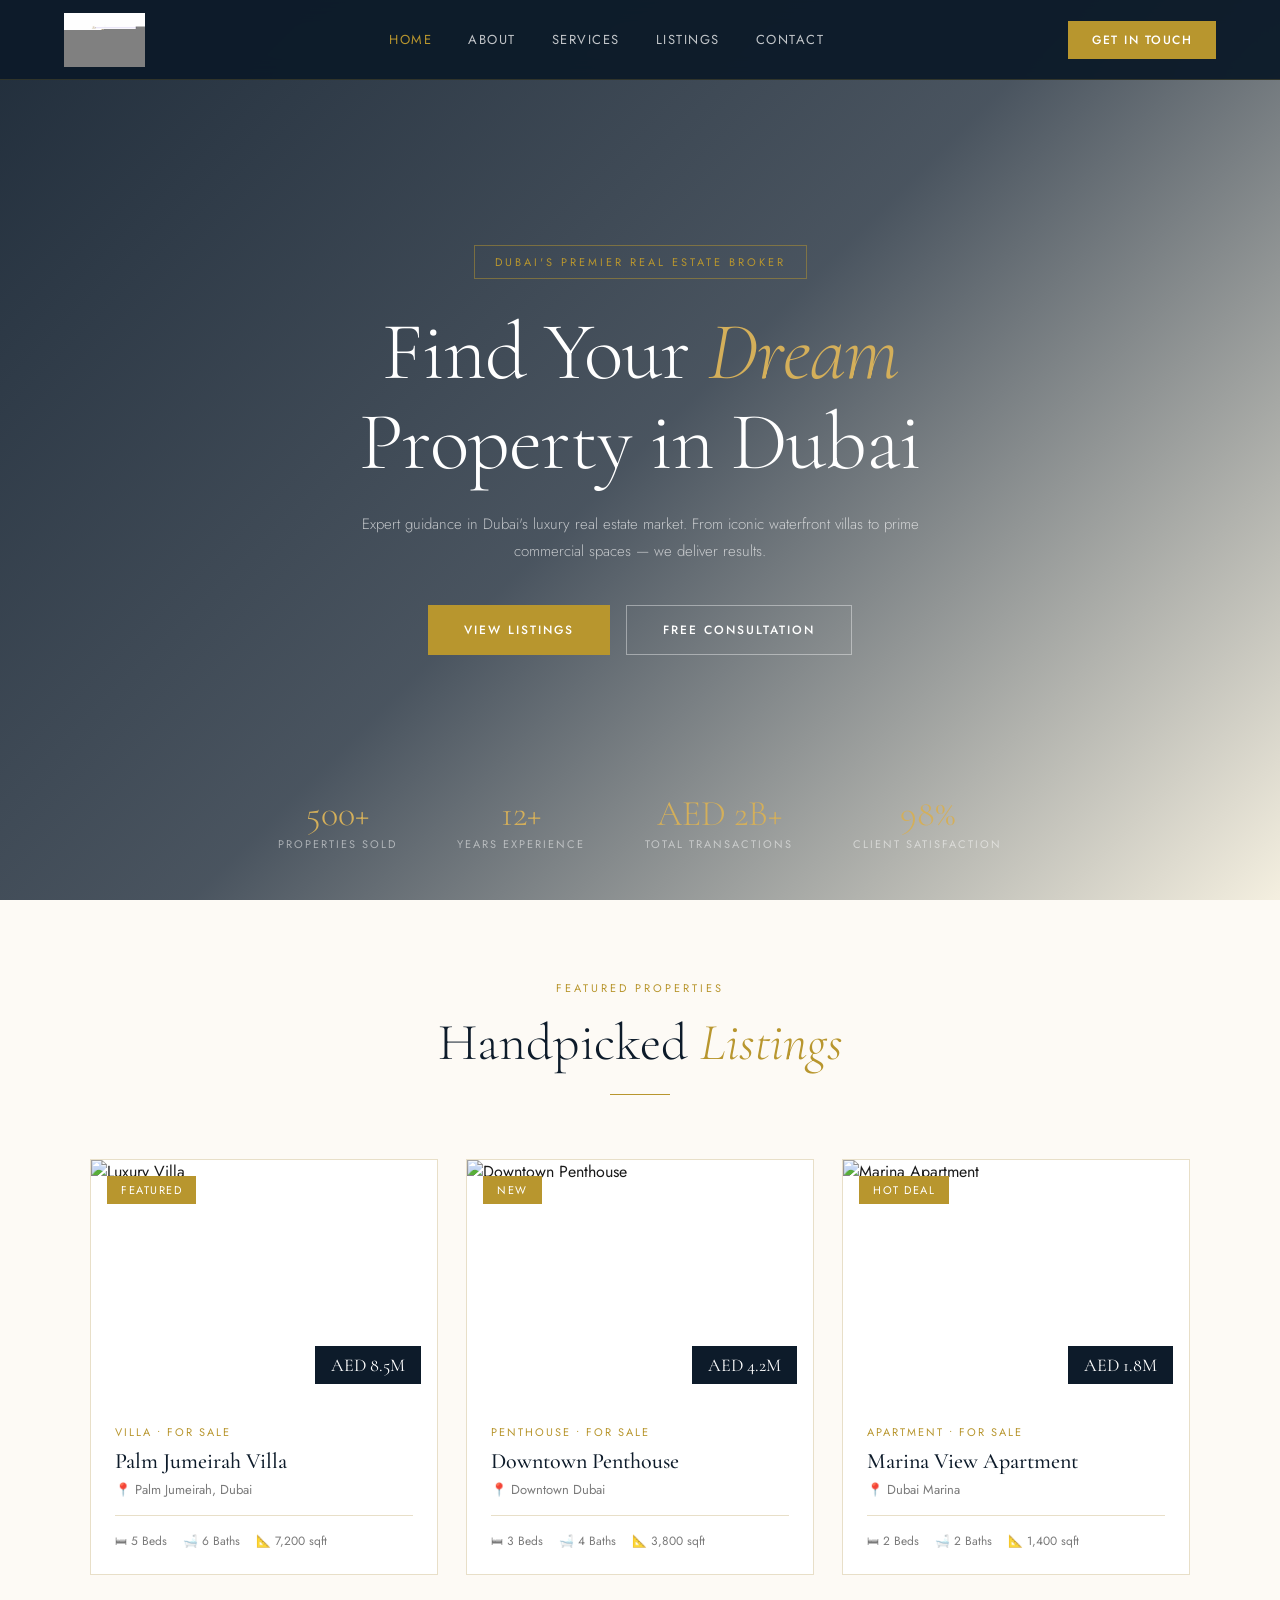
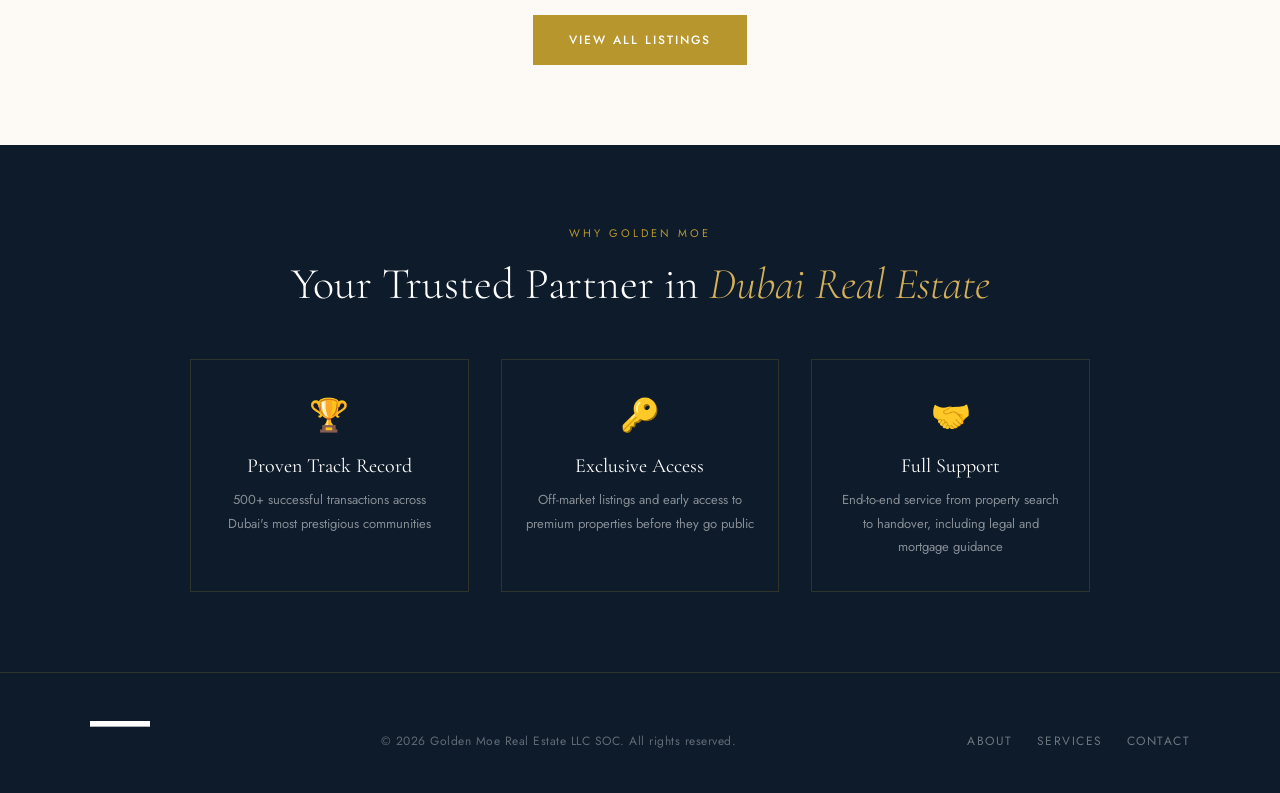
==== index.html @ f7f3df8b "Initial website upload" ====
<!DOCTYPE html>
<html lang="en">
<head>
<meta charset="UTF-8">
<meta name="viewport" content="width=device-width, initial-scale=1.0">
<title>Golden Moe Real Estate | Dubai's Premier Property Broker</title>
<link href="https://fonts.googleapis.com/css2?family=Cormorant+Garamond:wght@300;400;500;600;700&family=Jost:wght@300;400;500;600&display=swap" rel="stylesheet">
<style>
/* ─── RESET & BASE ─────────────────────────── */
*,*::before,*::after{box-sizing:border-box;margin:0;padding:0}
html{scroll-behavior:smooth}
body{font-family:'Jost',sans-serif;background:#fff;color:#1a1a1a;overflow-x:hidden}
img{max-width:100%;height:auto;display:block}
a{text-decoration:none;color:inherit}
ul{list-style:none}

/* ─── VARIABLES ────────────────────────────── */
:root{
  --gold:#b8962e;
  --gold-light:#d4af5a;
  --gold-pale:#f5ecd7;
  --navy:#0d1b2a;
  --white:#ffffff;
  --cream:#fdfaf5;
  --gray:#f4f4f4;
  --text:#2c2c2c;
  --muted:#7a7a7a;
  --border:#e8dfc8;
}

/* ─── NAVIGATION ───────────────────────────── */
nav{
  position:fixed;top:0;left:0;right:0;z-index:1000;
  background:rgba(13,27,42,0.97);
  backdrop-filter:blur(10px);
  border-bottom:1px solid rgba(184,150,46,0.2);
  padding:0 5%;
  display:flex;align-items:center;justify-content:space-between;
  height:80px;
}
.nav-logo img{height:54px;width:auto;object-fit:contain}
.nav-links{display:flex;gap:36px;align-items:center}
.nav-links a{
  font-family:'Jost',sans-serif;
  font-size:13px;letter-spacing:1.5px;text-transform:uppercase;
  color:rgba(255,255,255,0.75);
  transition:color 0.2s;
  cursor:pointer;
}
.nav-links a:hover,.nav-links a.active{color:var(--gold)}
.nav-cta{
  background:var(--gold);color:var(--white);
  padding:10px 24px;font-size:12px;letter-spacing:1.5px;text-transform:uppercase;
  border:none;cursor:pointer;font-family:'Jost',sans-serif;font-weight:500;
  transition:background 0.2s;
}
.nav-cta:hover{background:var(--gold-light)}
.hamburger{display:none;flex-direction:column;gap:5px;cursor:pointer;padding:4px}
.hamburger span{display:block;width:24px;height:2px;background:var(--white);transition:all 0.3s}

/* ─── SECTIONS ─────────────────────────────── */
.page-section{display:none;min-height:100vh;padding-top:80px}
.page-section.active{display:block}

/* ─── HERO ─────────────────────────────────── */
#home{padding-top:0}
.hero{
  position:relative;height:100vh;
  display:flex;align-items:center;justify-content:center;
  overflow:hidden;
}
.hero-bg{
  position:absolute;inset:0;
  background:
    linear-gradient(135deg, rgba(13,27,42,0.92) 0%, rgba(13,27,42,0.75) 50%, rgba(184,150,46,0.15) 100%),
    url('https://images.unsplash.com/photo-1512453979798-5ea266f8880c?w=1800&q=80') center/cover no-repeat;
}
.hero-content{
  position:relative;z-index:1;text-align:center;
  padding:0 5%;max-width:900px;
  animation:fadeUp 1.2s ease forwards;
}
@keyframes fadeUp{from{opacity:0;transform:translateY(30px)}to{opacity:1;transform:translateY(0)}}
.hero-badge{
  display:inline-block;
  font-size:11px;letter-spacing:3px;text-transform:uppercase;
  color:var(--gold);border:1px solid rgba(184,150,46,0.5);
  padding:8px 20px;margin-bottom:28px;
}
.hero h1{
  font-family:'Cormorant Garamond',serif;
  font-size:clamp(42px,7vw,82px);
  font-weight:300;color:var(--white);
  line-height:1.1;margin-bottom:24px;
  letter-spacing:-1px;
}
.hero h1 span{color:var(--gold-light);font-style:italic}
.hero-sub{
  font-size:15px;color:rgba(255,255,255,0.65);
  line-height:1.8;max-width:560px;margin:0 auto 40px;
  font-weight:300;
}
.hero-buttons{display:flex;gap:16px;justify-content:center;flex-wrap:wrap}
.btn-primary{
  background:var(--gold);color:var(--white);
  padding:16px 36px;font-size:12px;letter-spacing:2px;text-transform:uppercase;
  font-family:'Jost',sans-serif;font-weight:500;
  border:none;cursor:pointer;transition:all 0.3s;
}
.btn-primary:hover{background:var(--gold-light);transform:translateY(-2px)}
.btn-secondary{
  background:transparent;color:var(--white);
  padding:15px 36px;font-size:12px;letter-spacing:2px;text-transform:uppercase;
  font-family:'Jost',sans-serif;font-weight:500;
  border:1px solid rgba(255,255,255,0.4);cursor:pointer;transition:all 0.3s;
}
.btn-secondary:hover{border-color:var(--gold);color:var(--gold)}
.hero-stats{
  position:absolute;bottom:48px;left:0;right:0;
  display:flex;justify-content:center;gap:60px;
  flex-wrap:wrap;padding:0 5%;
}
.stat{text-align:center;color:rgba(255,255,255,0.85)}
.stat-number{
  font-family:'Cormorant Garamond',serif;
  font-size:36px;font-weight:300;color:var(--gold-light);
  display:block;line-height:1;
}
.stat-label{font-size:11px;letter-spacing:2px;text-transform:uppercase;color:rgba(255,255,255,0.5);margin-top:4px}

/* ─── SECTION HEADERS ───────────────────────── */
.section-header{text-align:center;margin-bottom:64px}
.section-eyebrow{
  font-size:11px;letter-spacing:3px;text-transform:uppercase;
  color:var(--gold);margin-bottom:16px;display:block;
}
.section-title{
  font-family:'Cormorant Garamond',serif;
  font-size:clamp(32px,5vw,52px);font-weight:300;
  color:var(--navy);line-height:1.2;
}
.section-title span{font-style:italic;color:var(--gold)}
.section-line{
  width:60px;height:1px;background:var(--gold);
  margin:20px auto 0;
}

/* ─── ABOUT PAGE ────────────────────────────── */
#about .about-hero{
  background:linear-gradient(135deg, var(--navy) 60%, #162436 100%);
  padding:100px 5% 80px;
}
.about-inner{
  max-width:1100px;margin:0 auto;
  display:grid;grid-template-columns:1fr 1fr;gap:80px;align-items:center;
}
.about-img-wrap{position:relative}
.about-img-wrap img{
  width:100%;height:520px;object-fit:cover;
  filter:grayscale(10%) contrast(1.05);
}
.about-img-accent{
  position:absolute;bottom:-24px;right:-24px;
  width:200px;height:200px;
  border:2px solid var(--gold);
  z-index:-1;
}
.about-text-side{}
.about-badge{
  display:inline-block;font-size:11px;letter-spacing:2px;text-transform:uppercase;
  color:var(--gold);border:1px solid rgba(184,150,46,0.4);
  padding:6px 16px;margin-bottom:20px;
}
.about-name{
  font-family:'Cormorant Garamond',serif;
  font-size:clamp(36px,5vw,54px);font-weight:300;
  color:var(--white);line-height:1.1;margin-bottom:8px;
}
.about-title-text{
  font-size:14px;letter-spacing:2px;text-transform:uppercase;
  color:var(--gold-light);margin-bottom:28px;font-weight:300;
}
.about-bio{
  font-size:15px;color:rgba(255,255,255,0.7);
  line-height:1.9;font-weight:300;margin-bottom:24px;
}
.about-divider{width:40px;height:1px;background:var(--gold);margin:24px 0}
.about-credentials{display:grid;grid-template-columns:1fr 1fr;gap:16px;margin-top:32px}
.credential{
  background:rgba(255,255,255,0.04);
  border:1px solid rgba(184,150,46,0.2);
  padding:16px 20px;
}
.credential-icon{font-size:20px;margin-bottom:8px}
.credential-label{
  font-size:11px;letter-spacing:1.5px;text-transform:uppercase;
  color:var(--gold);margin-bottom:4px;
}
.credential-value{font-size:14px;color:var(--white);font-weight:300}
.about-values{
  max-width:1100px;margin:0 auto;
  padding:80px 5%;
}
.values-grid{
  display:grid;grid-template-columns:repeat(3,1fr);gap:32px;
  margin-top:48px;
}
.value-card{
  background:var(--cream);
  border:1px solid var(--border);
  padding:40px 32px;text-align:center;
  transition:transform 0.3s,box-shadow 0.3s;
}
.value-card:hover{transform:translateY(-6px);box-shadow:0 20px 60px rgba(184,150,46,0.12)}
.value-icon{
  width:56px;height:56px;border-radius:50%;
  background:var(--gold-pale);
  display:flex;align-items:center;justify-content:center;
  font-size:22px;margin:0 auto 20px;
}
.value-title{
  font-family:'Cormorant Garamond',serif;
  font-size:22px;font-weight:500;color:var(--navy);margin-bottom:12px;
}
.value-text{font-size:14px;color:var(--muted);line-height:1.8}

/* ─── SERVICES PAGE ─────────────────────────── */
#services{background:var(--white)}
.services-wrap{max-width:1100px;margin:0 auto;padding:80px 5%}
.services-grid{
  display:grid;grid-template-columns:repeat(3,1fr);gap:2px;
  margin-top:48px;
}
.service-card{
  background:var(--cream);padding:52px 36px;
  border:1px solid var(--border);
  position:relative;overflow:hidden;
  transition:all 0.4s;cursor:default;
}
.service-card::before{
  content:'';position:absolute;bottom:0;left:0;right:0;height:3px;
  background:var(--gold);
  transform:scaleX(0);transform-origin:left;transition:transform 0.4s;
}
.service-card:hover{background:var(--navy)}
.service-card:hover::before{transform:scaleX(1)}
.service-card:hover .service-title,.service-card:hover .service-text{color:var(--white)}
.service-card:hover .service-text{color:rgba(255,255,255,0.6)}
.service-num{
  font-family:'Cormorant Garamond',serif;
  font-size:56px;font-weight:300;color:var(--gold-pale);
  line-height:1;margin-bottom:20px;
  transition:color 0.4s;
}
.service-card:hover .service-num{color:rgba(184,150,46,0.3)}
.service-title{
  font-family:'Cormorant Garamond',serif;
  font-size:24px;font-weight:500;color:var(--navy);
  margin-bottom:14px;transition:color 0.4s;
}
.service-text{
  font-size:14px;color:var(--muted);line-height:1.8;
  transition:color 0.4s;
}
.services-bottom{
  margin-top:80px;
  background:var(--navy);padding:64px 5%;text-align:center;
}
.services-bottom h3{
  font-family:'Cormorant Garamond',serif;
  font-size:36px;font-weight:300;color:var(--white);margin-bottom:16px;
}
.services-bottom p{
  font-size:15px;color:rgba(255,255,255,0.6);margin-bottom:32px;
  max-width:500px;margin-left:auto;margin-right:auto;
}

/* ─── LISTINGS PAGE ─────────────────────────── */
#listings{background:var(--cream)}
.listings-wrap{max-width:1200px;margin:0 auto;padding:80px 5%}
.listings-filter{
  display:flex;gap:12px;flex-wrap:wrap;
  margin-bottom:48px;justify-content:center;
}
.filter-btn{
  padding:9px 22px;font-size:12px;letter-spacing:1.5px;text-transform:uppercase;
  border:1px solid var(--border);background:var(--white);color:var(--muted);
  cursor:pointer;font-family:'Jost',sans-serif;transition:all 0.2s;
}
.filter-btn:hover,.filter-btn.active{
  background:var(--navy);color:var(--white);border-color:var(--navy);
}
.listings-grid{
  display:grid;grid-template-columns:repeat(3,1fr);gap:28px;
}
.listing-card{
  background:var(--white);overflow:hidden;
  border:1px solid var(--border);
  transition:transform 0.3s,box-shadow 0.3s;
}
.listing-card:hover{transform:translateY(-6px);box-shadow:0 24px 60px rgba(0,0,0,0.1)}
.listing-img{position:relative;overflow:hidden;height:240px}
.listing-img img{width:100%;height:100%;object-fit:cover;transition:transform 0.6s}
.listing-card:hover .listing-img img{transform:scale(1.05)}
.listing-badge{
  position:absolute;top:16px;left:16px;
  background:var(--gold);color:var(--white);
  font-size:11px;letter-spacing:1.5px;text-transform:uppercase;
  padding:6px 14px;
}
.listing-price{
  position:absolute;bottom:16px;right:16px;
  background:var(--navy);color:var(--white);
  font-family:'Cormorant Garamond',serif;
  font-size:18px;padding:8px 16px;
}
.listing-info{padding:24px}
.listing-type{
  font-size:11px;letter-spacing:2px;text-transform:uppercase;
  color:var(--gold);margin-bottom:8px;
}
.listing-name{
  font-family:'Cormorant Garamond',serif;
  font-size:22px;font-weight:500;color:var(--navy);
  margin-bottom:6px;
}
.listing-location{
  font-size:13px;color:var(--muted);margin-bottom:16px;
  display:flex;align-items:center;gap:6px;
}
.listing-specs{
  display:flex;gap:16px;padding-top:16px;
  border-top:1px solid var(--border);
}
.spec{font-size:12px;color:var(--muted);display:flex;align-items:center;gap:4px}

/* ─── CONTACT PAGE ──────────────────────────── */
#contact{background:var(--white)}
.contact-wrap{max-width:1100px;margin:0 auto;padding:80px 5%}
.contact-grid{
  display:grid;grid-template-columns:1fr 1.4fr;gap:60px;
  margin-top:48px;
}
.contact-info-side{}
.contact-card{
  background:var(--navy);padding:40px;margin-bottom:20px;
}
.contact-card-title{
  font-size:11px;letter-spacing:2px;text-transform:uppercase;
  color:var(--gold);margin-bottom:20px;
}
.contact-item{
  display:flex;align-items:flex-start;gap:16px;margin-bottom:20px;
}
.contact-item:last-child{margin-bottom:0}
.contact-icon{
  width:40px;height:40px;border:1px solid rgba(184,150,46,0.3);
  display:flex;align-items:center;justify-content:center;
  color:var(--gold);font-size:16px;flex-shrink:0;
}
.contact-item-label{
  font-size:11px;letter-spacing:1.5px;text-transform:uppercase;
  color:rgba(255,255,255,0.4);margin-bottom:4px;
}
.contact-item-value{font-size:14px;color:var(--white);font-weight:300;line-height:1.6}
.contact-item-value a{color:var(--gold-light);transition:color 0.2s}
.contact-item-value a:hover{color:var(--gold)}
.whatsapp-btn{
  display:flex;align-items:center;justify-content:center;gap:10px;
  background:#25D366;color:var(--white);
  padding:16px;width:100%;
  font-size:13px;letter-spacing:1.5px;text-transform:uppercase;
  font-family:'Jost',sans-serif;font-weight:500;
  border:none;cursor:pointer;transition:background 0.2s;margin-top:20px;
}
.whatsapp-btn:hover{background:#1ebe5d}
.contact-form-side{}
.form-title{
  font-family:'Cormorant Garamond',serif;
  font-size:32px;font-weight:300;color:var(--navy);margin-bottom:8px;
}
.form-sub{font-size:14px;color:var(--muted);margin-bottom:32px;line-height:1.7}
.form-row{display:grid;grid-template-columns:1fr 1fr;gap:16px;margin-bottom:16px}
.form-group{margin-bottom:16px}
.form-group label{
  display:block;font-size:11px;letter-spacing:1.5px;text-transform:uppercase;
  color:var(--navy);margin-bottom:8px;font-weight:500;
}
.form-group input,
.form-group select,
.form-group textarea{
  width:100%;padding:14px 16px;
  border:1px solid var(--border);
  font-family:'Jost',sans-serif;font-size:14px;color:var(--text);
  background:var(--cream);transition:border-color 0.2s;outline:none;
  -webkit-appearance:none;
}
.form-group input:focus,
.form-group select:focus,
.form-group textarea:focus{border-color:var(--gold);background:var(--white)}
.form-group textarea{resize:vertical;min-height:120px;line-height:1.7}
.form-group select{
  background-image:url("data:image/svg+xml,%3Csvg xmlns='http://www.w3.org/2000/svg' width='12' height='8'%3E%3Cpath d='M1 1l5 5 5-5' stroke='%23aaa' stroke-width='1.5' fill='none'/%3E%3C/svg%3E");
  background-repeat:no-repeat;background-position:right 16px center;padding-right:40px;
}
.form-submit{
  width:100%;background:var(--navy);color:var(--white);
  padding:18px;font-size:12px;letter-spacing:2px;text-transform:uppercase;
  font-family:'Jost',sans-serif;font-weight:500;
  border:none;cursor:pointer;transition:all 0.3s;margin-top:8px;
}
.form-submit:hover{background:var(--gold)}
.form-success{
  display:none;text-align:center;padding:40px;
  background:var(--gold-pale);border:1px solid var(--border);
}
.map-wrap{
  margin-top:60px;
  background:var(--navy);height:300px;
  display:flex;align-items:center;justify-content:center;
  color:rgba(255,255,255,0.4);font-size:14px;letter-spacing:1px;
  border:1px solid rgba(184,150,46,0.15);
}

/* ─── FOOTER ────────────────────────────────── */
footer{
  background:var(--navy);padding:48px 5% 32px;
  border-top:1px solid rgba(184,150,46,0.2);
}
.footer-inner{
  max-width:1100px;margin:0 auto;
  display:flex;justify-content:space-between;align-items:center;
  flex-wrap:wrap;gap:24px;
}
.footer-logo img{height:48px;object-fit:contain}
.footer-copy{
  font-size:12px;color:rgba(255,255,255,0.35);letter-spacing:0.5px;
}
.footer-links{display:flex;gap:24px}
.footer-links a{
  font-size:12px;letter-spacing:1.5px;text-transform:uppercase;
  color:rgba(255,255,255,0.4);transition:color 0.2s;cursor:pointer;
}
.footer-links a:hover{color:var(--gold)}

/* ─── RESPONSIVE ────────────────────────────── */
@media(max-width:900px){
  .nav-links{display:none}
  .hamburger{display:flex}
  .about-inner{grid-template-columns:1fr;gap:40px}
  .about-img-wrap img{height:360px}
  .about-credentials{grid-template-columns:1fr 1fr}
  .values-grid{grid-template-columns:1fr 1fr}
  .services-grid{grid-template-columns:1fr 1fr}
  .listings-grid{grid-template-columns:1fr 1fr}
  .contact-grid{grid-template-columns:1fr}
}
@media(max-width:600px){
  nav{padding:0 4%}
  .hero-stats{gap:32px}
  .values-grid,.services-grid,.listings-grid{grid-template-columns:1fr}
  .form-row{grid-template-columns:1fr}
  .footer-inner{flex-direction:column;text-align:center}
  .about-credentials{grid-template-columns:1fr}
}

/* ─── MOBILE NAV ────────────────────────────── */
.mobile-nav{
  display:none;
  position:fixed;top:80px;left:0;right:0;bottom:0;
  background:var(--navy);z-index:999;
  flex-direction:column;align-items:center;justify-content:center;gap:32px;
}
.mobile-nav.open{display:flex}
.mobile-nav a{
  font-size:28px;font-family:'Cormorant Garamond',serif;font-weight:300;
  color:rgba(255,255,255,0.8);letter-spacing:2px;cursor:pointer;
}
.mobile-nav a:hover{color:var(--gold)}
</style>
</head>
<body>

<!-- ─── NAVIGATION ─────────────────────────── -->
<nav>
  <div class="nav-logo">
    <img src="[data-uri]" alt="Golden Moe Real Estate">
  </div>
  <div class="nav-links">
    <a onclick="showPage('home')" class="active" id="nav-home">Home</a>
    <a onclick="showPage('about')" id="nav-about">About</a>
    <a onclick="showPage('services')" id="nav-services">Services</a>
    <a onclick="showPage('listings')" id="nav-listings">Listings</a>
    <a onclick="showPage('contact')" id="nav-contact">Contact</a>
  </div>
  <button class="nav-cta" onclick="showPage('contact')">Get in Touch</button>
  <div class="hamburger" onclick="toggleMobile()" id="hamburger">
    <span></span><span></span><span></span>
  </div>
</nav>

<div class="mobile-nav" id="mobileNav">
  <a onclick="showPage('home');closeMobile()">Home</a>
  <a onclick="showPage('about');closeMobile()">About</a>
  <a onclick="showPage('services');closeMobile()">Services</a>
  <a onclick="showPage('listings');closeMobile()">Listings</a>
  <a onclick="showPage('contact');closeMobile()">Contact</a>
</div>

<!-- ─── HOME PAGE ──────────────────────────── -->
<section class="page-section active" id="home">
  <div class="hero">
    <div class="hero-bg"></div>
    <div class="hero-content">
      <div class="hero-badge">Dubai's Premier Real Estate Broker</div>
      <h1>Find Your <span>Dream</span><br>Property in Dubai</h1>
      <p class="hero-sub">Expert guidance in Dubai's luxury real estate market. From iconic waterfront villas to prime commercial spaces — we deliver results.</p>
      <div class="hero-buttons">
        <button class="btn-primary" onclick="showPage('listings')">View Listings</button>
        <button class="btn-secondary" onclick="showPage('contact')">Free Consultation</button>
      </div>
    </div>
    <div class="hero-stats">
      <div class="stat"><span class="stat-number">500+</span><div class="stat-label">Properties Sold</div></div>
      <div class="stat"><span class="stat-number">12+</span><div class="stat-label">Years Experience</div></div>
      <div class="stat"><span class="stat-number">AED 2B+</span><div class="stat-label">Total Transactions</div></div>
      <div class="stat"><span class="stat-number">98%</span><div class="stat-label">Client Satisfaction</div></div>
    </div>
  </div>

  <!-- Featured Properties Strip -->
  <div style="background:var(--cream);padding:80px 5%">
    <div style="max-width:1100px;margin:0 auto">
      <div class="section-header">
        <span class="section-eyebrow">Featured Properties</span>
        <h2 class="section-title">Handpicked <span>Listings</span></h2>
        <div class="section-line"></div>
      </div>
      <div style="display:grid;grid-template-columns:repeat(3,1fr);gap:28px">
        <div class="listing-card">
          <div class="listing-img">
            <img src="https://images.unsplash.com/photo-1600596542815-ffad4c1539a9?w=600&q=80" alt="Luxury Villa">
            <div class="listing-badge">Featured</div>
            <div class="listing-price">AED 8.5M</div>
          </div>
          <div class="listing-info">
            <div class="listing-type">Villa • For Sale</div>
            <div class="listing-name">Palm Jumeirah Villa</div>
            <div class="listing-location">📍 Palm Jumeirah, Dubai</div>
            <div class="listing-specs">
              <span class="spec">🛏 5 Beds</span>
              <span class="spec">🛁 6 Baths</span>
              <span class="spec">📐 7,200 sqft</span>
            </div>
          </div>
        </div>
        <div class="listing-card">
          <div class="listing-img">
            <img src="https://images.unsplash.com/photo-1564013799919-ab600027ffc6?w=600&q=80" alt="Downtown Penthouse">
            <div class="listing-badge">New</div>
            <div class="listing-price">AED 4.2M</div>
          </div>
          <div class="listing-info">
            <div class="listing-type">Penthouse • For Sale</div>
            <div class="listing-name">Downtown Penthouse</div>
            <div class="listing-location">📍 Downtown Dubai</div>
            <div class="listing-specs">
              <span class="spec">🛏 3 Beds</span>
              <span class="spec">🛁 4 Baths</span>
              <span class="spec">📐 3,800 sqft</span>
            </div>
          </div>
        </div>
        <div class="listing-card">
          <div class="listing-img">
            <img src="https://images.unsplash.com/photo-1598228723793-52759bba239c?w=600&q=80" alt="Marina Apartment">
            <div class="listing-badge">Hot Deal</div>
            <div class="listing-price">AED 1.8M</div>
          </div>
          <div class="listing-info">
            <div class="listing-type">Apartment • For Sale</div>
            <div class="listing-name">Marina View Apartment</div>
            <div class="listing-location">📍 Dubai Marina</div>
            <div class="listing-specs">
              <span class="spec">🛏 2 Beds</span>
              <span class="spec">🛁 2 Baths</span>
              <span class="spec">📐 1,400 sqft</span>
            </div>
          </div>
        </div>
      </div>
      <div style="text-align:center;margin-top:40px">
        <button class="btn-primary" onclick="showPage('listings')">View All Listings</button>
      </div>
    </div>
  </div>

  <!-- Why Choose Us -->
  <div style="background:var(--navy);padding:80px 5%;text-align:center">
    <div style="max-width:900px;margin:0 auto">
      <span class="section-eyebrow" style="color:var(--gold)">Why Golden Moe</span>
      <h2 style="font-family:'Cormorant Garamond',serif;font-size:clamp(28px,4vw,44px);font-weight:300;color:var(--white);margin:16px 0 48px">Your Trusted Partner in <span style="color:var(--gold-light);font-style:italic">Dubai Real Estate</span></h2>
      <div style="display:grid;grid-template-columns:repeat(3,1fr);gap:32px">
        <div style="padding:32px 24px;border:1px solid rgba(184,150,46,0.2)">
          <div style="font-size:32px;margin-bottom:16px">🏆</div>
          <div style="font-family:'Cormorant Garamond',serif;font-size:20px;color:var(--white);margin-bottom:10px">Proven Track Record</div>
          <div style="font-size:13px;color:rgba(255,255,255,0.5);line-height:1.8">500+ successful transactions across Dubai's most prestigious communities</div>
        </div>
        <div style="padding:32px 24px;border:1px solid rgba(184,150,46,0.2)">
          <div style="font-size:32px;margin-bottom:16px">🔑</div>
          <div style="font-family:'Cormorant Garamond',serif;font-size:20px;color:var(--white);margin-bottom:10px">Exclusive Access</div>
          <div style="font-size:13px;color:rgba(255,255,255,0.5);line-height:1.8">Off-market listings and early access to premium properties before they go public</div>
        </div>
        <div style="padding:32px 24px;border:1px solid rgba(184,150,46,0.2)">
          <div style="font-size:32px;margin-bottom:16px">🤝</div>
          <div style="font-family:'Cormorant Garamond',serif;font-size:20px;color:var(--white);margin-bottom:10px">Full Support</div>
          <div style="font-size:13px;color:rgba(255,255,255,0.5);line-height:1.8">End-to-end service from property search to handover, including legal and mortgage guidance</div>
        </div>
      </div>
    </div>
  </div>
  
  <!-- Footer -->
  <footer>
    <div class="footer-inner">
      <div class="footer-logo"><img src="[data-uri]" alt="Golden Moe Real Estate" style="height:40px;filter:brightness(10)"></div>
      <div class="footer-copy">© 2026 Golden Moe Real Estate LLC SOC. All rights reserved.</div>
      <div class="footer-links">
        <a onclick="showPage('about')">About</a>
        <a onclick="showPage('services')">Services</a>
        <a onclick="showPage('contact')">Contact</a>
      </div>
    </div>
  </footer>
</section>

<!-- ─── ABOUT PAGE ─────────────────────────── -->
<section class="page-section" id="about">
  <div class="about-hero">
    <div class="about-inner" style="max-width:1100px;margin:0 auto">
      <div class="about-img-wrap">
        <img src="https://images.unsplash.com/photo-1560250097-0b93528c311a?w=600&q=80" alt="Sein Myint Htun">
        <div class="about-img-accent"></div>
      </div>
      <div class="about-text-side">
        <div class="about-badge">Real Estate Broker · RERA Certified</div>
        <h1 class="about-name">Sein Myint Htun</h1>
        <div class="about-title-text">Founder · Golden Moe Real Estate LLC SOC</div>
        <p class="about-bio">
          With over a decade of experience navigating Dubai's dynamic property market, Sein Myint Htun has built a reputation for delivering exceptional results to clients across the globe. His deep understanding of the UAE real estate landscape, combined with a commitment to transparency and client satisfaction, makes him a trusted advisor for buyers, sellers, and investors alike.
        </p>
        <div class="about-divider"></div>
        <p class="about-bio">
          Whether you're searching for your forever home on Palm Jumeirah, a prime investment in Downtown Dubai, or a commercial space in Business Bay — Sein and his team provide the expertise and personal attention your transaction deserves.
        </p>
        <div class="about-credentials">
          <div class="credential">
            <div class="credential-label">Experience</div>
            <div class="credential-value">12+ Years</div>
          </div>
          <div class="credential">
            <div class="credential-label">Transactions</div>
            <div class="credential-value">500+ Deals</div>
          </div>
          <div class="credential">
            <div class="credential-label">License</div>
            <div class="credential-value">RERA Certified</div>
          </div>
          <div class="credential">
            <div class="credential-label">Languages</div>
            <div class="credential-value">English, Arabic</div>
          </div>
        </div>
      </div>
    </div>
  </div>
  <div class="about-values">
    <div class="section-header">
      <span class="section-eyebrow">Our Philosophy</span>
      <h2 class="section-title">Built on <span>Values</span></h2>
      <div class="section-line"></div>
    </div>
    <div class="values-grid">
      <div class="value-card">
        <div class="value-icon">🏅</div>
        <div class="value-title">Excellence</div>
        <p class="value-text">We hold ourselves to the highest standards — from the properties we represent to the service we deliver at every step.</p>
      </div>
      <div class="value-card">
        <div class="value-icon">🤝</div>
        <div class="value-title">Trust</div>
        <p class="value-text">Our clients trust us with their most significant financial decisions. We honour that trust with honesty and transparency always.</p>
      </div>
      <div class="value-card">
        <div class="value-icon">💡</div>
        <div class="value-title">Expertise</div>
        <p class="value-text">Deep market knowledge, data-driven insights, and years of experience ensure we guide our clients to the best possible outcomes.</p>
      </div>
    </div>
  </div>
  <footer>
    <div class="footer-inner">
      <div class="footer-logo"><img src="[data-uri]..." alt="Golden Moe" style="height:40px;filter:brightness(10)"></div>
      <div class="footer-copy">© 2026 Golden Moe Real Estate LLC SOC.</div>
      <div class="footer-links">
        <a onclick="showPage('home')">Home</a>
        <a onclick="showPage('services')">Services</a>
        <a onclick="showPage('contact')">Contact</a>
      </div>
    </div>
  </footer>
</section>

<!-- ─── SERVICES PAGE ──────────────────────── -->
<section class="page-section" id="services">
  <div class="services-wrap">
    <div class="section-header">
      <span class="section-eyebrow">What We Offer</span>
      <h2 class="section-title">Our <span>Services</span></h2>
      <div class="section-line"></div>
    </div>
    <div class="services-grid">
      <div class="service-card">
        <div class="service-num">01</div>
        <div class="service-title">Residential Sales</div>
        <p class="service-text">Expert guidance buying or selling villas, apartments, and townhouses across Dubai's most sought-after communities.</p>
      </div>
      <div class="service-card">
        <div class="service-num">02</div>
        <div class="service-title">Luxury Properties</div>
        <p class="service-text">Exclusive access to Dubai's ultra-premium segment — penthouses, waterfront estates, and landmark residences.</p>
      </div>
      <div class="service-card">
        <div class="service-num">03</div>
        <div class="service-title">Investment Advisory</div>
        <p class="service-text">Strategic property investment advice tailored to your financial goals, risk profile, and preferred timeline.</p>
      </div>
      <div class="service-card">
        <div class="service-num">04</div>
        <div class="service-title">Off-Plan Properties</div>
        <p class="service-text">Access to Dubai's most anticipated off-plan launches with flexible payment plans and developer incentives.</p>
      </div>
      <div class="service-card">
        <div class="service-num">05</div>
        <div class="service-title">Commercial Properties</div>
        <p class="service-text">Office spaces, retail units, and commercial towers in Dubai's prime business districts — DIFC, Business Bay, and beyond.</p>
      </div>
      <div class="service-card">
        <div class="service-num">06</div>
        <div class="service-title">Property Management</div>
        <p class="service-text">Full property management services including tenant sourcing, lease management, maintenance coordination, and rental income optimisation.</p>
      </div>
    </div>
  </div>
  <div class="services-bottom">
    <div style="max-width:1100px;margin:0 auto">
      <h3>Not sure which service you need?</h3>
      <p>Book a free 30-minute consultation and we'll walk you through your options — no obligation, no pressure.</p>
      <button class="btn-primary" onclick="showPage('contact')">Book Free Consultation</button>
    </div>
  </div>
  <footer>
    <div class="footer-inner">
      <div class="footer-copy">© 2026 Golden Moe Real Estate LLC SOC.</div>
      <div class="footer-links">
        <a onclick="showPage('home')">Home</a>
        <a onclick="showPage('about')">About</a>
        <a onclick="showPage('contact')">Contact</a>
      </div>
    </div>
  </footer>
</section>

<!-- ─── LISTINGS PAGE ─────────────────────── -->
<section class="page-section" id="listings">
  <div class="listings-wrap">
    <div class="section-header">
      <span class="section-eyebrow">Available Now</span>
      <h2 class="section-title">Property <span>Listings</span></h2>
      <div class="section-line"></div>
    </div>
    <div class="listings-filter">
      <button class="filter-btn active">All Properties</button>
      <button class="filter-btn">For Sale</button>
      <button class="filter-btn">For Rent</button>
      <button class="filter-btn">Villa</button>
      <button class="filter-btn">Apartment</button>
      <button class="filter-btn">Commercial</button>
    </div>
    <div class="listings-grid">
      <div class="listing-card">
        <div class="listing-img">
          <img src="https://images.unsplash.com/photo-1600596542815-ffad4c1539a9?w=600&q=80" alt="Palm Villa">
          <div class="listing-badge">For Sale</div>
          <div class="listing-price">AED 8.5M</div>
        </div>
        <div class="listing-info">
          <div class="listing-type">Villa</div>
          <div class="listing-name">Palm Jumeirah Villa</div>
          <div class="listing-location">📍 Palm Jumeirah, Dubai</div>
          <div class="listing-specs">
            <span class="spec">🛏 5 Beds</span>
            <span class="spec">🛁 6 Baths</span>
            <span class="spec">📐 7,200 sqft</span>
          </div>
        </div>
      </div>
      <div class="listing-card">
        <div class="listing-img">
          <img src="https://images.unsplash.com/photo-1564013799919-ab600027ffc6?w=600&q=80" alt="Downtown Penthouse">
          <div class="listing-badge">For Sale</div>
          <div class="listing-price">AED 4.2M</div>
        </div>
        <div class="listing-info">
          <div class="listing-type">Penthouse</div>
          <div class="listing-name">Downtown Penthouse</div>
          <div class="listing-location">📍 Downtown Dubai</div>
          <div class="listing-specs">
            <span class="spec">🛏 3 Beds</span>
            <span class="spec">🛁 4 Baths</span>
            <span class="spec">📐 3,800 sqft</span>
          </div>
        </div>
      </div>
      <div class="listing-card">
        <div class="listing-img">
          <img src="https://images.unsplash.com/photo-1598228723793-52759bba239c?w=600&q=80" alt="Marina Apartment">
          <div class="listing-badge">For Sale</div>
          <div class="listing-price">AED 1.8M</div>
        </div>
        <div class="listing-info">
          <div class="listing-type">Apartment</div>
          <div class="listing-name">Marina View Apartment</div>
          <div class="listing-location">📍 Dubai Marina</div>
          <div class="listing-specs">
            <span class="spec">🛏 2 Beds</span>
            <span class="spec">🛁 2 Baths</span>
            <span class="spec">📐 1,400 sqft</span>
          </div>
        </div>
      </div>
      <div class="listing-card">
        <div class="listing-img">
          <img src="https://images.unsplash.com/photo-1582268611958-ebfd161ef9cf?w=600&q=80" alt="Creek Apartment">
          <div class="listing-badge">For Rent</div>
          <div class="listing-price">AED 180K/yr</div>
        </div>
        <div class="listing-info">
          <div class="listing-type">Apartment</div>
          <div class="listing-name">Creek Harbour Apartment</div>
          <div class="listing-location">📍 Dubai Creek Harbour</div>
          <div class="listing-specs">
            <span class="spec">🛏 2 Beds</span>
            <span class="spec">🛁 3 Baths</span>
            <span class="spec">📐 1,650 sqft</span>
          </div>
        </div>
      </div>
      <div class="listing-card">
        <div class="listing-img">
          <img src="https://images.unsplash.com/photo-1613490493576-7fde63acd811?w=600&q=80" alt="Emirates Hills Villa">
          <div class="listing-badge">For Sale</div>
          <div class="listing-price">AED 22M</div>
        </div>
        <div class="listing-info">
          <div class="listing-type">Villa</div>
          <div class="listing-name">Emirates Hills Mansion</div>
          <div class="listing-location">📍 Emirates Hills, Dubai</div>
          <div class="listing-specs">
            <span class="spec">🛏 7 Beds</span>
            <span class="spec">🛁 8 Baths</span>
            <span class="spec">📐 15,000 sqft</span>
          </div>
        </div>
      </div>
      <div class="listing-card">
        <div class="listing-img">
          <img src="https://images.unsplash.com/photo-1497366216548-37526070297c?w=600&q=80" alt="Office Space">
          <div class="listing-badge">Commercial</div>
          <div class="listing-price">AED 3.1M</div>
        </div>
        <div class="listing-info">
          <div class="listing-type">Office</div>
          <div class="listing-name">DIFC Office Space</div>
          <div class="listing-location">📍 DIFC, Dubai</div>
          <div class="listing-specs">
            <span class="spec">📐 2,400 sqft</span>
            <span class="spec">🏢 Grade A</span>
          </div>
        </div>
      </div>
    </div>
    <div style="text-align:center;margin-top:48px">
      <p style="font-size:14px;color:var(--muted);margin-bottom:20px">Looking for something specific? Let us find it for you.</p>
      <button class="btn-primary" onclick="showPage('contact')">Request Property Search</button>
    </div>
  </div>
  <footer>
    <div class="footer-inner">
      <div class="footer-copy">© 2026 Golden Moe Real Estate LLC SOC.</div>
      <div class="footer-links">
        <a onclick="showPage('home')">Home</a>
        <a onclick="showPage('services')">Services</a>
        <a onclick="showPage('contact')">Contact</a>
      </div>
    </div>
  </footer>
</section>

<!-- ─── CONTACT PAGE ──────────────────────── -->
<section class="page-section" id="contact">
  <div class="contact-wrap">
    <div class="section-header">
      <span class="section-eyebrow">Get in Touch</span>
      <h2 class="section-title">Let's Find Your <span>Perfect</span> Property</h2>
      <div class="section-line"></div>
    </div>
    <div class="contact-grid">
      <div class="contact-info-side">
        <div class="contact-card">
          <div class="contact-card-title">Contact Information</div>
          <div class="contact-item">
            <div class="contact-icon">📞</div>
            <div>
              <div class="contact-item-label">Phone</div>
              <div class="contact-item-value"><a href="tel:+971568383002">+971 56 838 3002</a></div>
            </div>
          </div>
          <div class="contact-item">
            <div class="contact-icon">📧</div>
            <div>
              <div class="contact-item-label">Email</div>
              <div class="contact-item-value"><a href="mailto:goldenmoerealty@gmail.com">goldenmoerealty@gmail.com</a></div>
            </div>
          </div>
          <div class="contact-item">
            <div class="contact-icon">📍</div>
            <div>
              <div class="contact-item-label">Location</div>
              <div class="contact-item-value">Dubai, United Arab Emirates</div>
            </div>
          </div>
          <div class="contact-item">
            <div class="contact-icon">🕐</div>
            <div>
              <div class="contact-item-label">Office Hours</div>
              <div class="contact-item-value">Mon – Fri: 9am – 6pm<br>Sat: 10am – 4pm</div>
            </div>
          </div>
        </div>
        <button class="whatsapp-btn" onclick="window.open('https://wa.me/971568383002?text=Hello, I would like to inquire about a property.')">
          <span>💬</span> Chat on WhatsApp
        </button>
      </div>
      <div class="contact-form-side">
        <h3 class="form-title">Send an Enquiry</h3>
        <p class="form-sub">Fill in the form and we'll get back to you within 24 hours with personalised property recommendations.</p>
        <form id="contactForm" onsubmit="submitForm(event)">
          <div class="form-row">
            <div class="form-group">
              <label>First Name</label>
              <input type="text" placeholder="Ahmad" required>
            </div>
            <div class="form-group">
              <label>Last Name</label>
              <input type="text" placeholder="Al Mansouri" required>
            </div>
          </div>
          <div class="form-row">
            <div class="form-group">
              <label>Phone Number</label>
              <input type="tel" placeholder="+971 50 000 0000">
            </div>
            <div class="form-group">
              <label>Email Address</label>
              <input type="email" placeholder="your@email.com" required>
            </div>
          </div>
          <div class="form-group">
            <label>I'm Looking To</label>
            <select>
              <option>Buy a property</option>
              <option>Rent a property</option>
              <option>Sell my property</option>
              <option>Investment advice</option>
              <option>General enquiry</option>
            </select>
          </div>
          <div class="form-group">
            <label>Budget Range (AED)</label>
            <select>
              <option>Under AED 1M</option>
              <option>AED 1M – 3M</option>
              <option>AED 3M – 7M</option>
              <option>AED 7M – 15M</option>
              <option>AED 15M+</option>
            </select>
          </div>
          <div class="form-group">
            <label>Message</label>
            <textarea placeholder="Tell us about your ideal property — location, type, size, any specific requirements..."></textarea>
          </div>
          <button type="submit" class="form-submit">Send Enquiry →</button>
        </form>
        <div class="form-success" id="formSuccess">
          <div style="font-size:32px;margin-bottom:12px">✓</div>
          <div style="font-family:'Cormorant Garamond',serif;font-size:22px;color:var(--navy);margin-bottom:8px">Message Sent!</div>
          <div style="font-size:14px;color:var(--muted)">Thank you for reaching out. We'll be in touch within 24 hours.</div>
        </div>
      </div>
    </div>
    <div class="map-wrap">
      <span>📍 Golden Moe Real Estate · Dubai, UAE</span>
    </div>
  </div>
  <footer>
    <div class="footer-inner">
      <div class="footer-copy">© 2026 Golden Moe Real Estate LLC SOC. All rights reserved.</div>
      <div class="footer-links">
        <a onclick="showPage('home')">Home</a>
        <a onclick="showPage('about')">About</a>
        <a onclick="showPage('services')">Services</a>
        <a onclick="showPage('listings')">Listings</a>
      </div>
    </div>
  </footer>
</section>

<script>
function showPage(id) {
  document.querySelectorAll('.page-section').forEach(s => s.classList.remove('active'));
  document.querySelectorAll('.nav-links a').forEach(a => a.classList.remove('active'));
  document.getElementById(id).classList.add('active');
  const navEl = document.getElementById('nav-' + id);
  if (navEl) navEl.classList.add('active');
  window.scrollTo({ top: 0, behavior: 'smooth' });
}

function toggleMobile() {
  const nav = document.getElementById('mobileNav');
  const ham = document.getElementById('hamburger');
  nav.classList.toggle('open');
  ham.classList.toggle('open');
}
function closeMobile() {
  document.getElementById('mobileNav').classList.remove('open');
  document.getElementById('hamburger').classList.remove('open');
}

// Filter buttons
document.querySelectorAll('.filter-btn').forEach(btn => {
  btn.addEventListener('click', function() {
    document.querySelectorAll('.filter-btn').forEach(b => b.classList.remove('active'));
    this.classList.add('active');
  });
});

function submitForm(e) {
  e.preventDefault();
  document.getElementById('contactForm').style.display = 'none';
  document.getElementById('formSuccess').style.display = 'block';
}
</script>
</body>
</html>
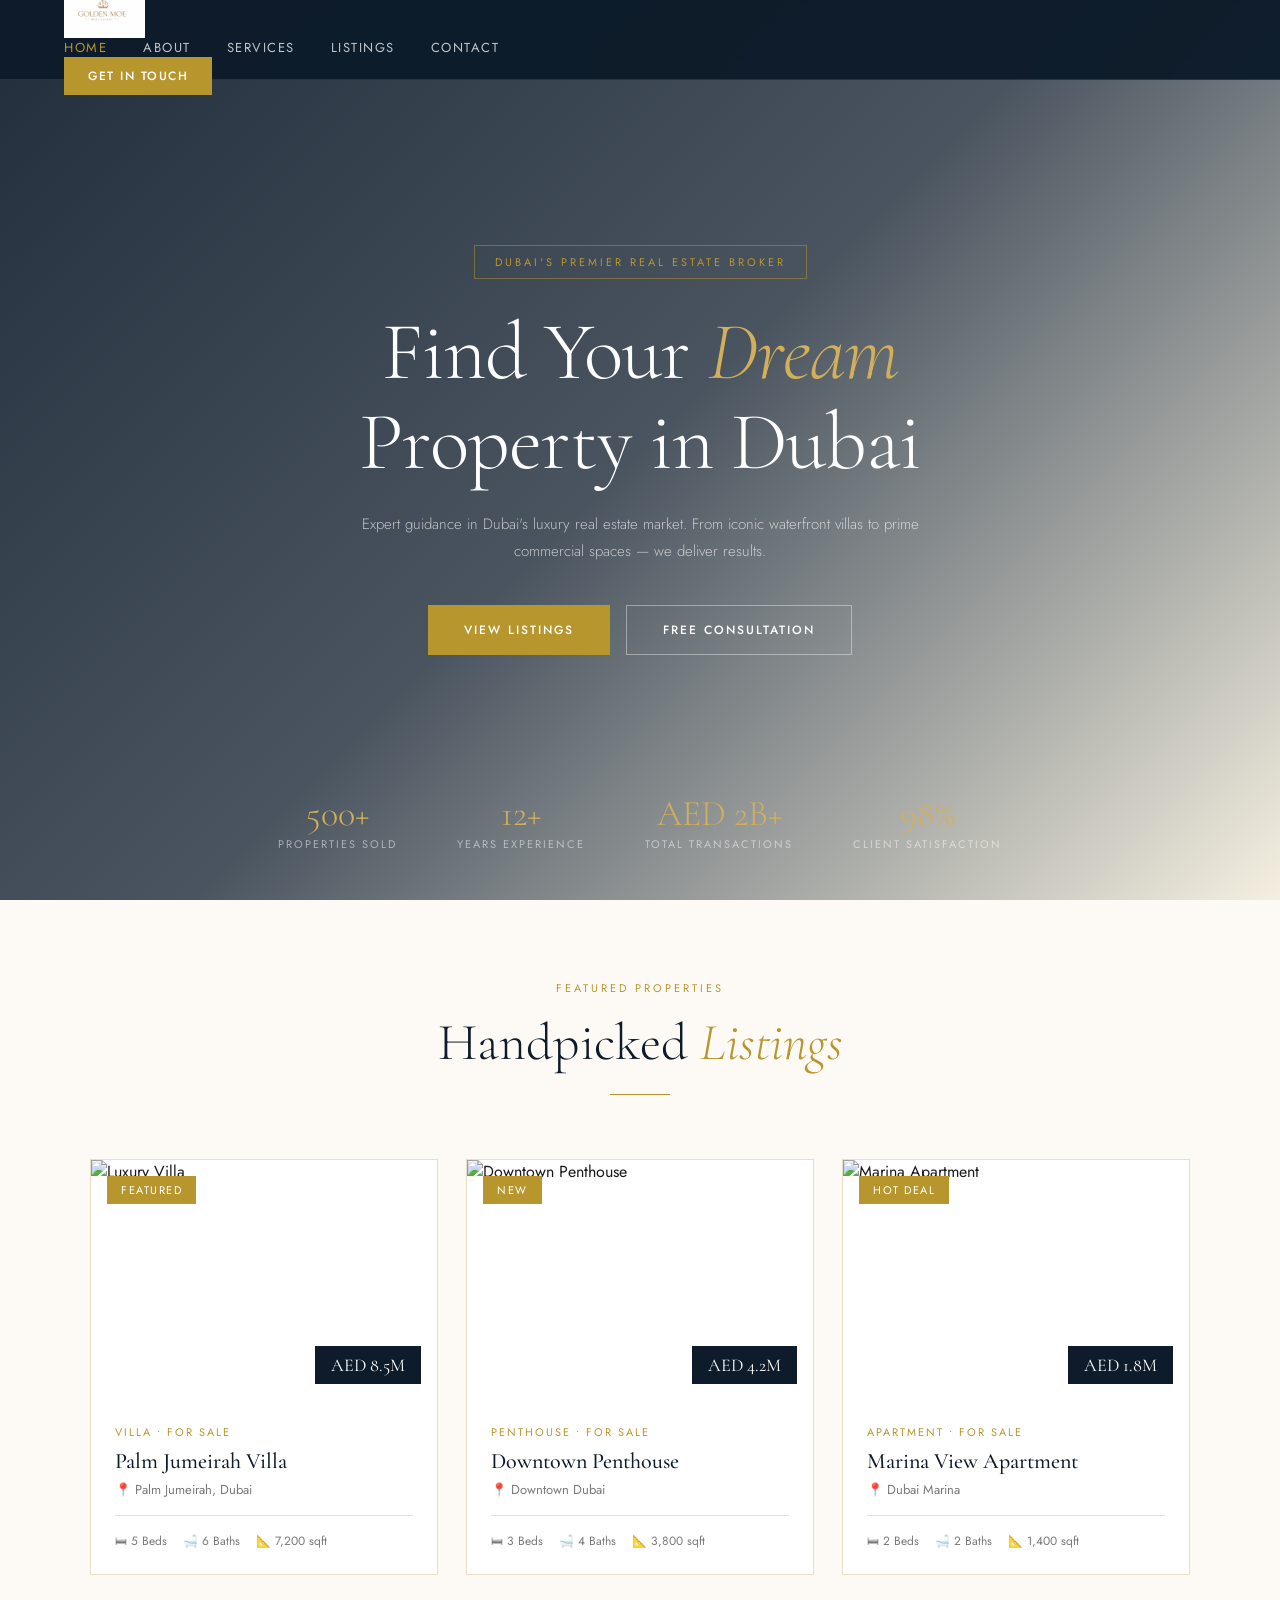
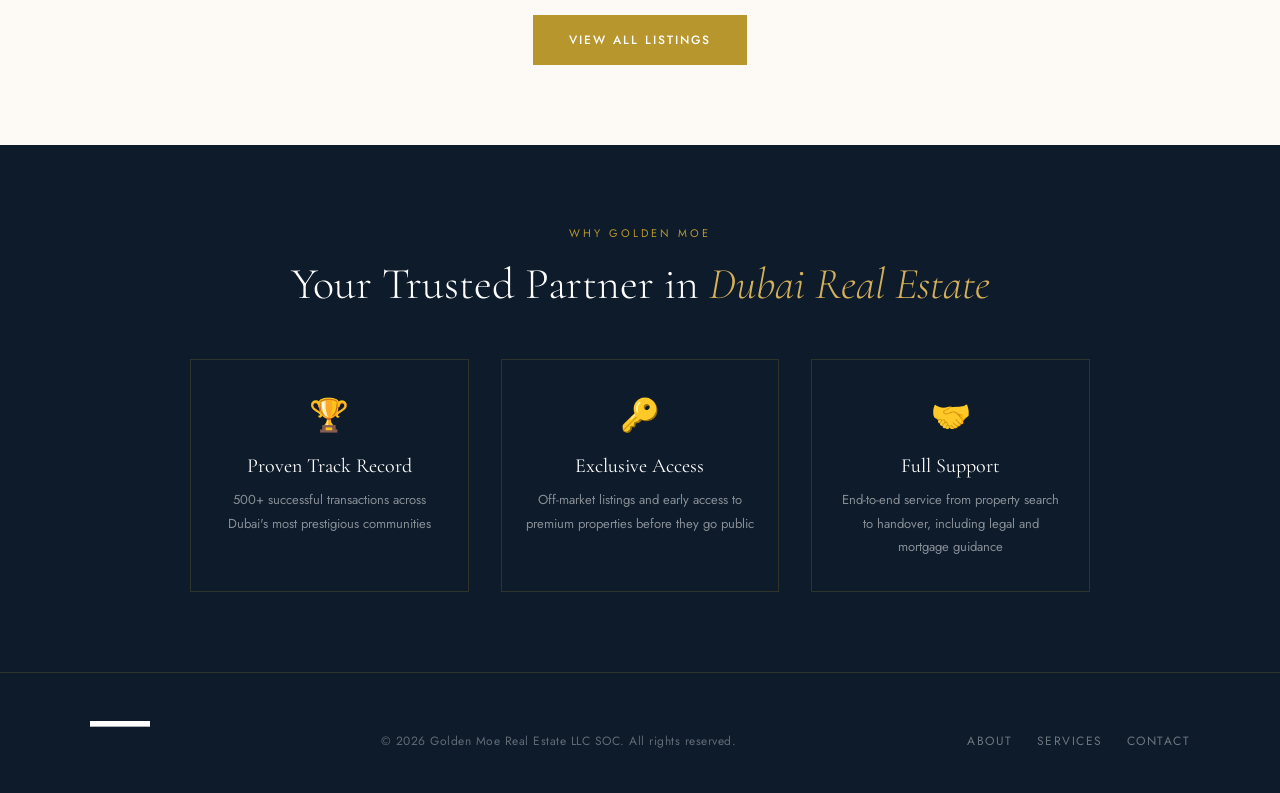
==== commit 17e5bc48: "Update index.html" ====
--- a/index.html
+++ b/index.html
@@ -484,8 +484,7 @@
 <!-- ─── NAVIGATION ─────────────────────────── -->
 <nav>
   <div class="nav-logo">
-    <img src="[data-uri]" alt="Golden Moe Real Estate">
-  </div>
+    <img src="logo.png" alt="GOLDEN MOR">
   <div class="nav-links">
     <a onclick="showPage('home')" class="active" id="nav-home">Home</a>
     <a onclick="showPage('about')" id="nav-about">About</a>
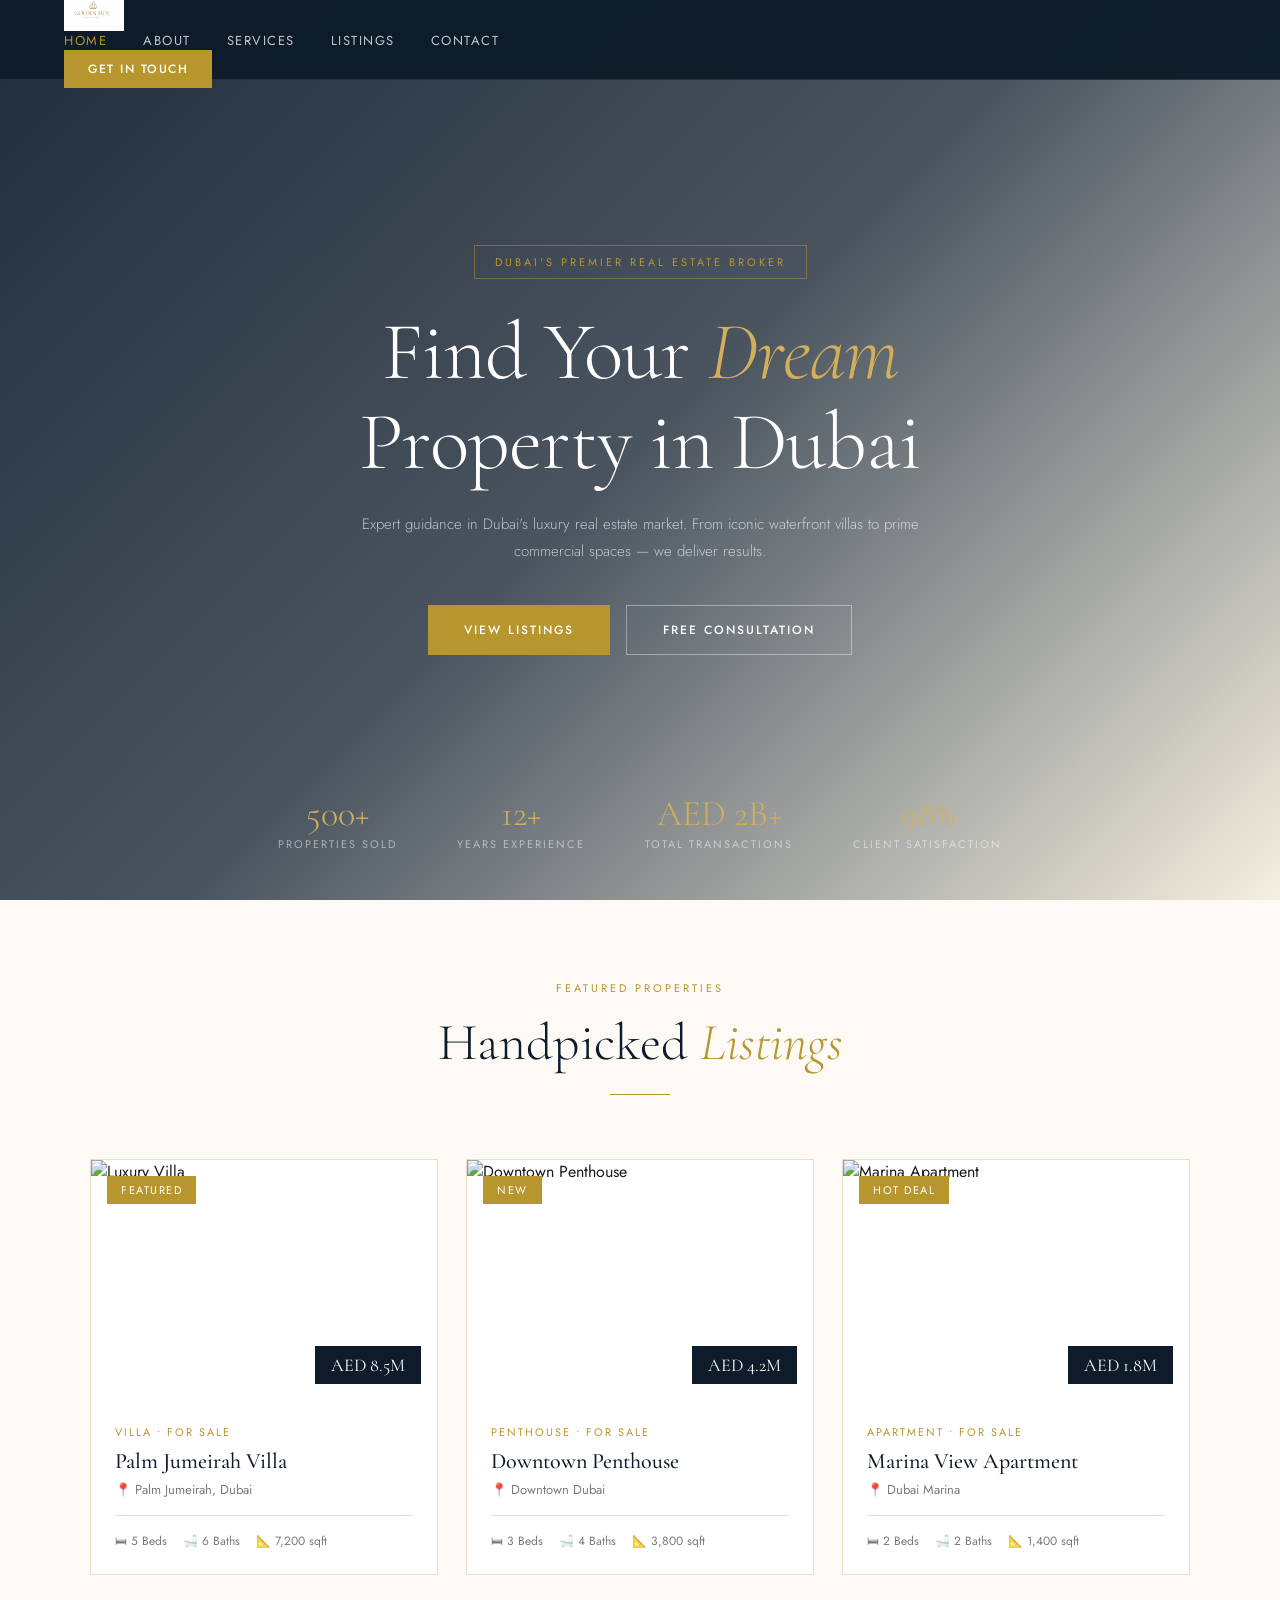
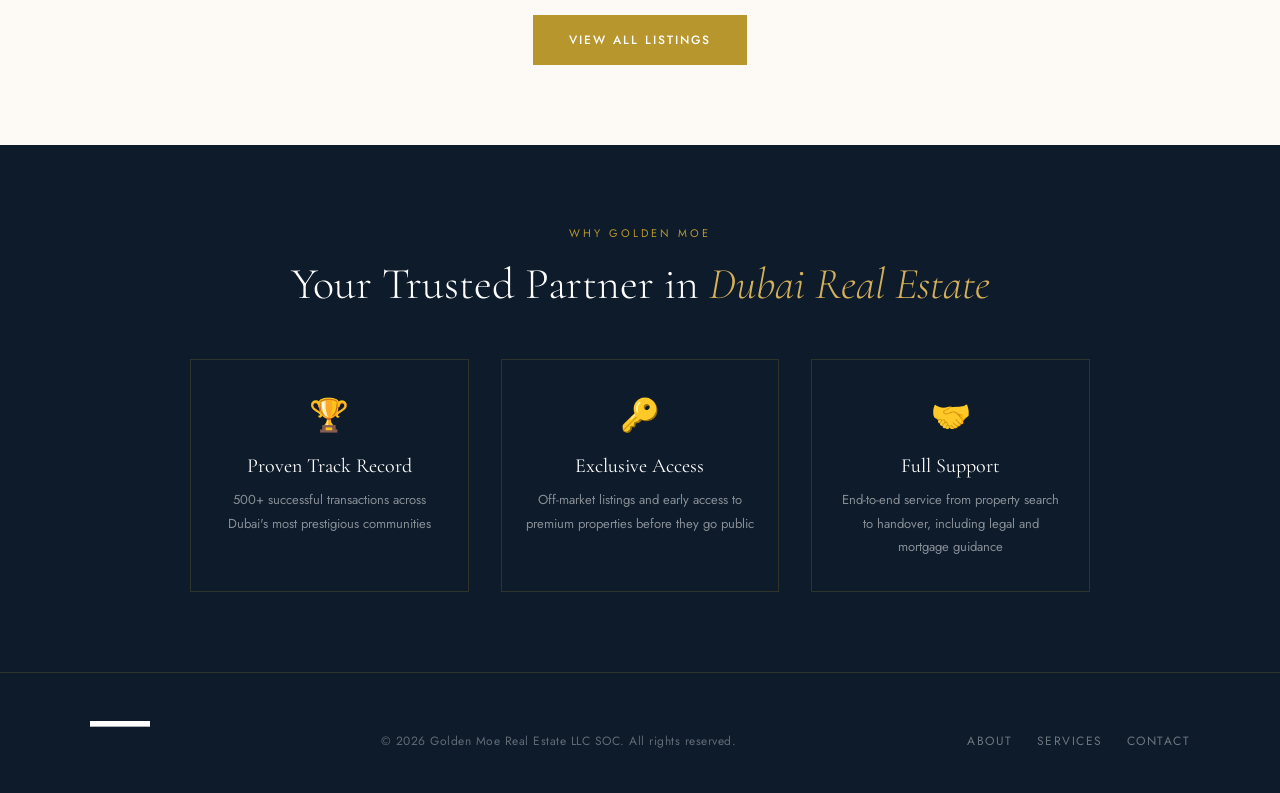
==== commit f5107a55: "Update index.html" ====
--- a/index.html
+++ b/index.html
@@ -38,7 +38,11 @@
   display:flex;align-items:center;justify-content:space-between;
   height:80px;
 }
-.nav-logo img{height:54px;width:auto;object-fit:contain}
+.nav-logo img{
+    height:40px;
+    width:auto;
+    object-fit:contain;
+}
 .nav-links{display:flex;gap:36px;align-items:center}
 .nav-links a{
   font-family:'Jost',sans-serif;
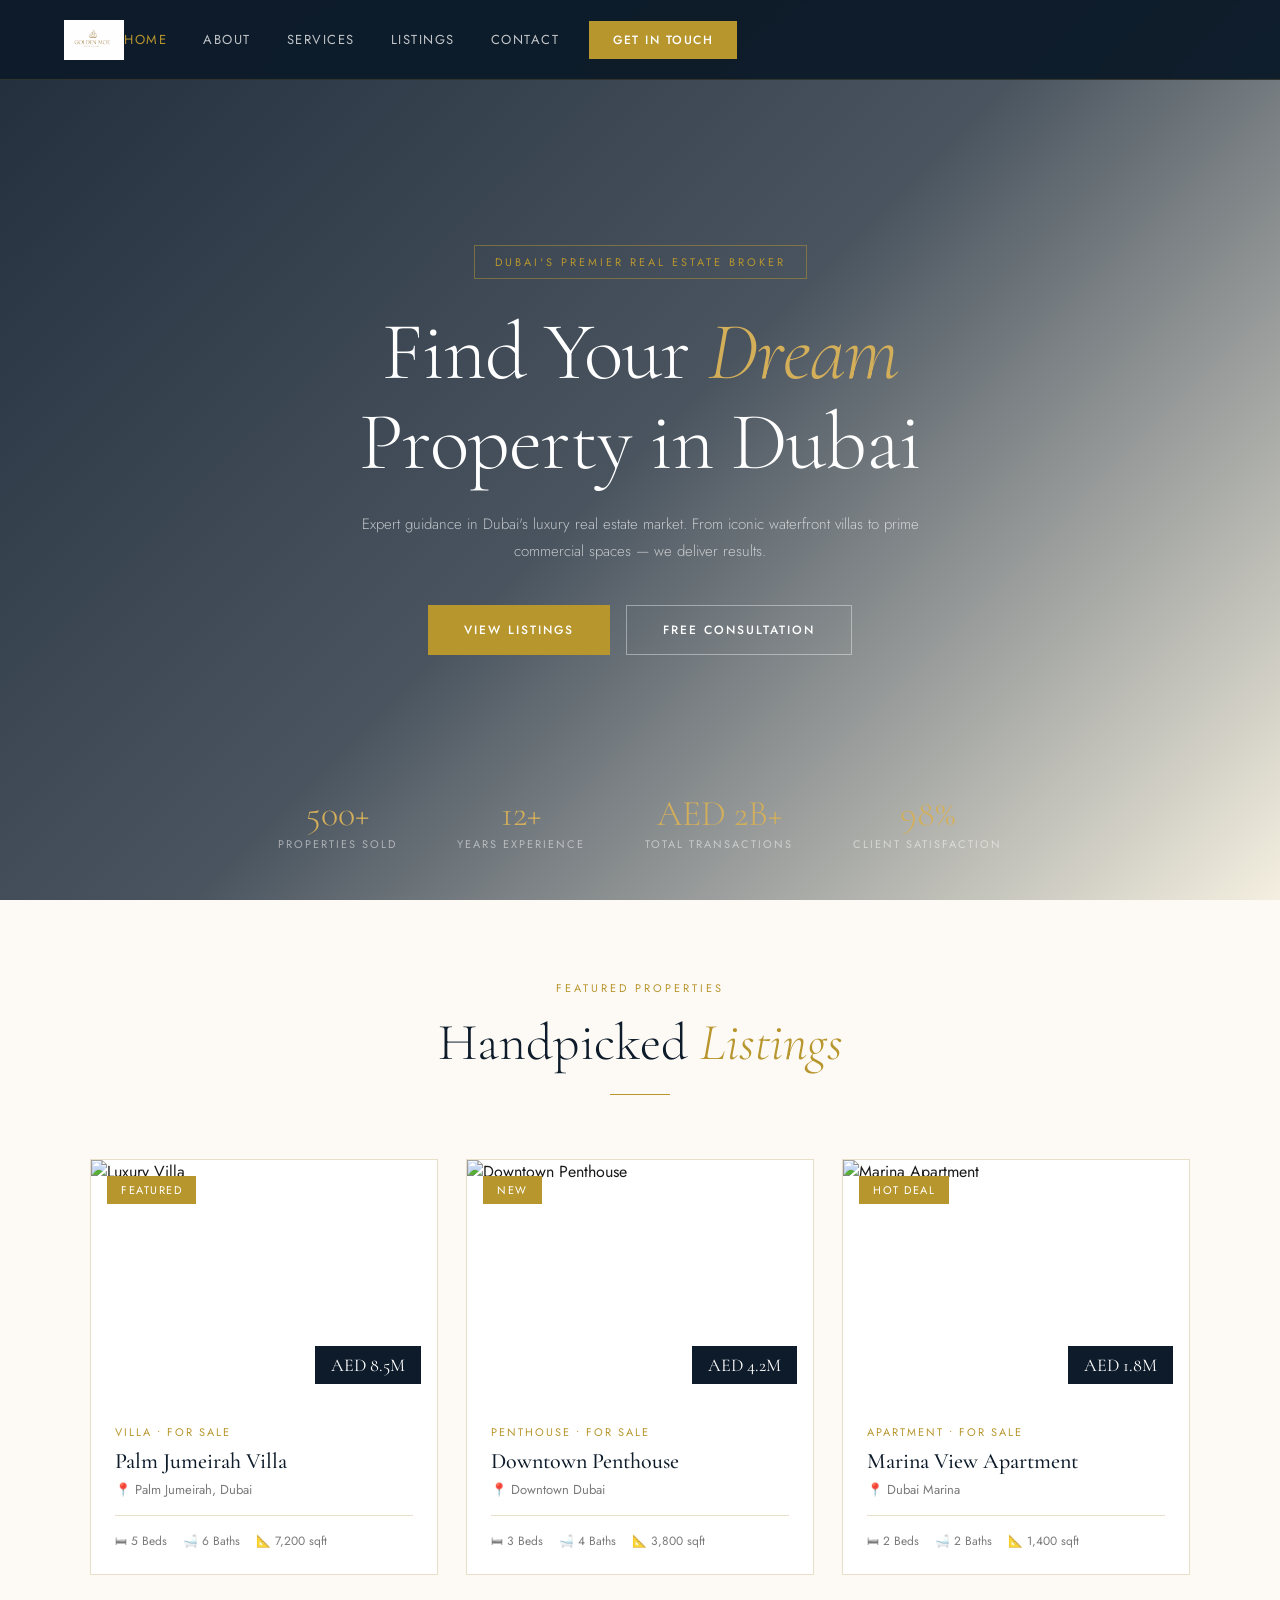
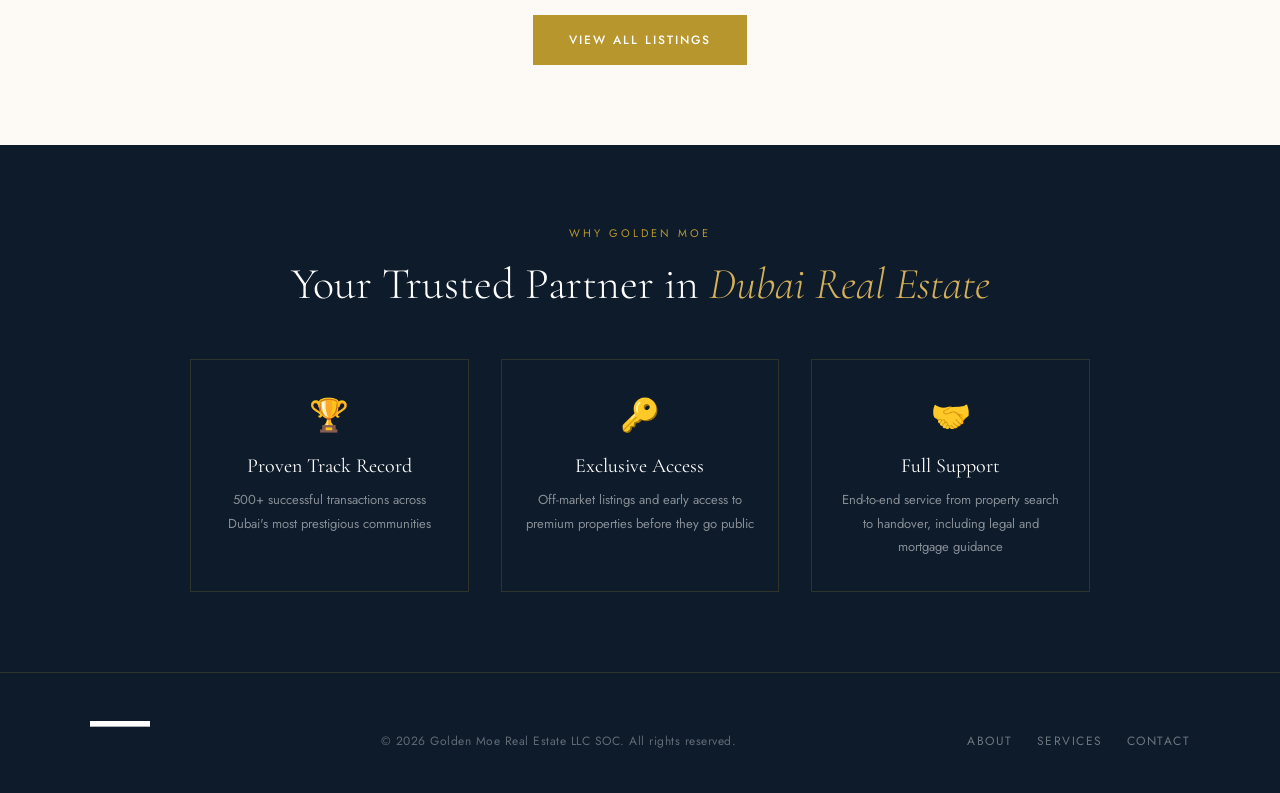
==== commit 510830ab: "Update index.html" ====
--- a/index.html
+++ b/index.html
@@ -30,13 +30,36 @@
 
 /* ─── NAVIGATION ───────────────────────────── */
 nav{
-  position:fixed;top:0;left:0;right:0;z-index:1000;
-  background:rgba(13,27,42,0.97);
-  backdrop-filter:blur(10px);
-  border-bottom:1px solid rgba(184,150,46,0.2);
-  padding:0 5%;
-  display:flex;align-items:center;justify-content:space-between;
-  height:80px;
+    position:fixed;
+    top:0;
+    left:0;
+    right:0;
+    z-index:1000;
+    background:rgba(13,27,42,0.97);
+    backdrop-filter:blur(10px);
+    border-bottom:1px solid rgba(184,150,46,0.2);
+    padding:0 5%;
+    height:80px;
+    display:flex;
+    align-items:center;
+}
+
+.nav-logo{
+    display:flex;
+    align-items:center;
+    height:80px;
+    min-width:180px;
+}
+
+.nav-links{
+    display:flex;
+    gap:36px;
+    align-items:center;
+    margin-left:auto;
+}
+
+.nav-cta{
+    margin-left:30px;
 }
 .nav-logo img{
     height:40px;
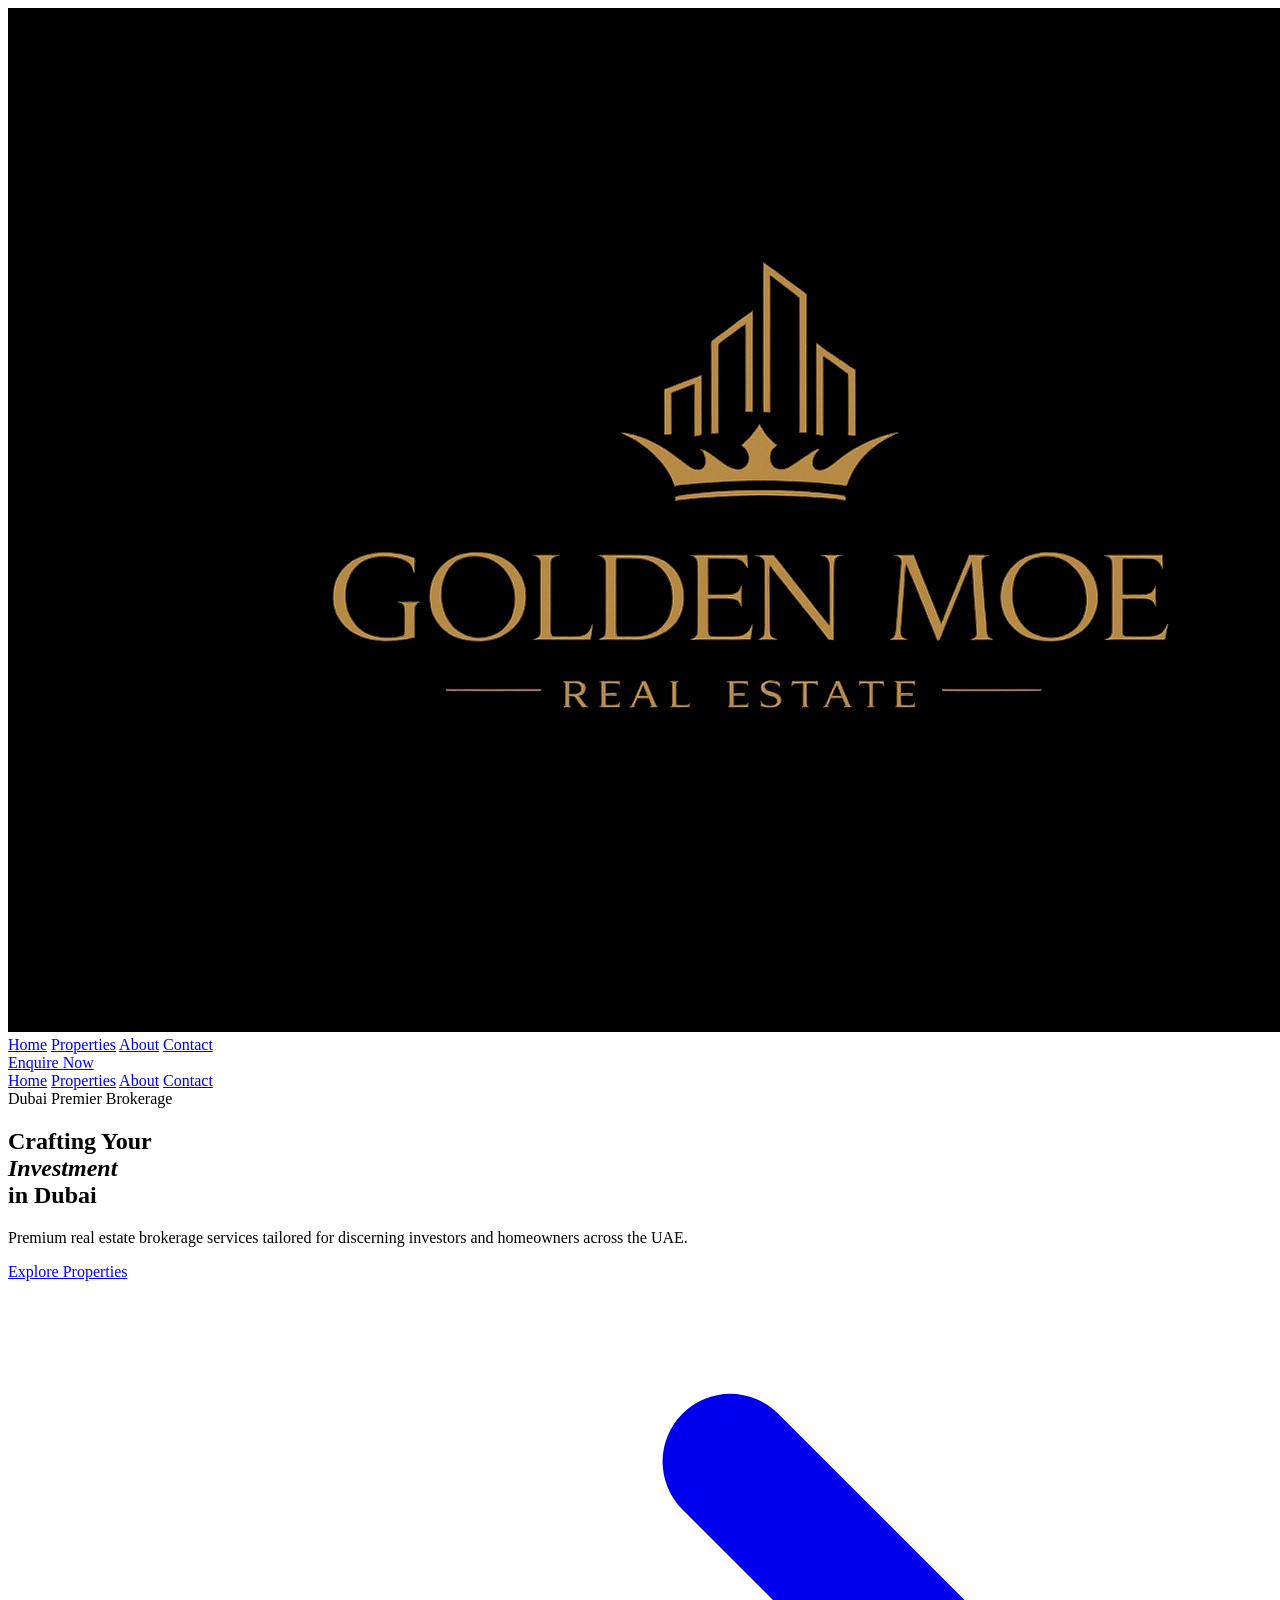
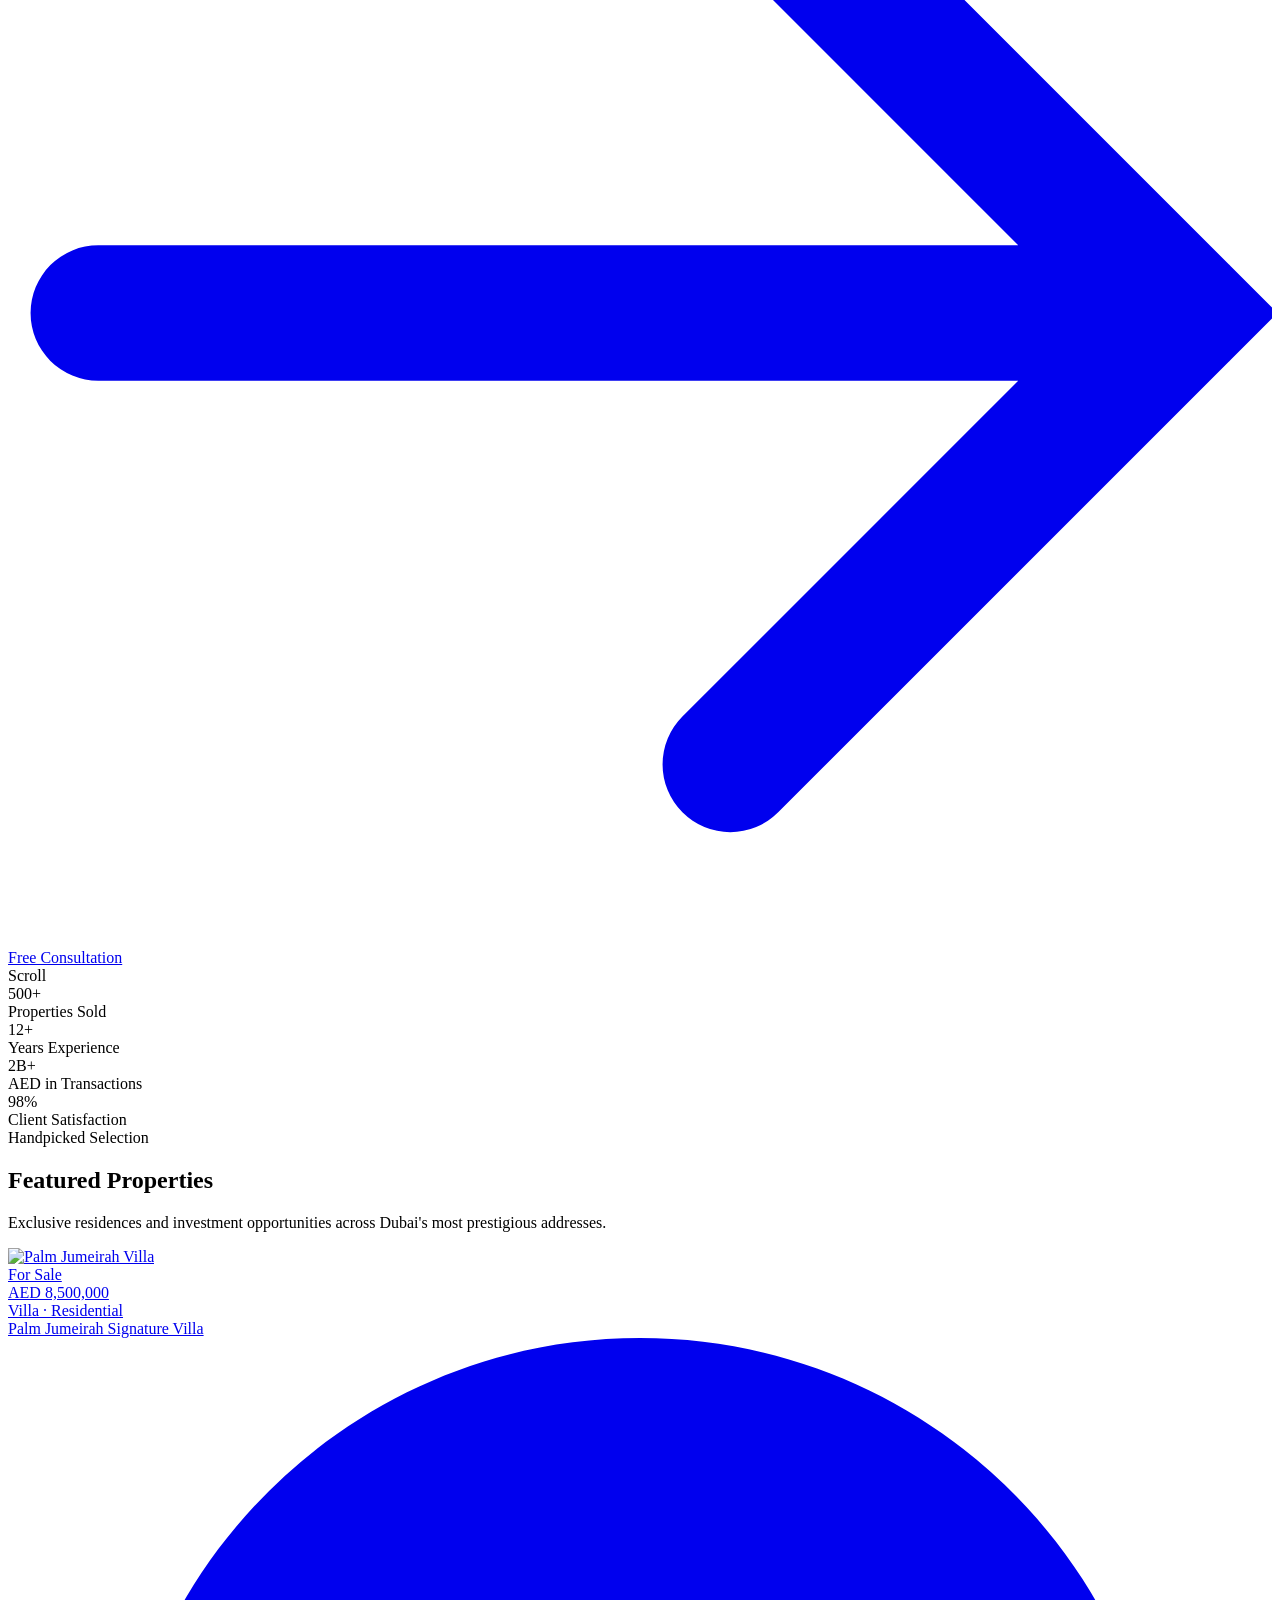
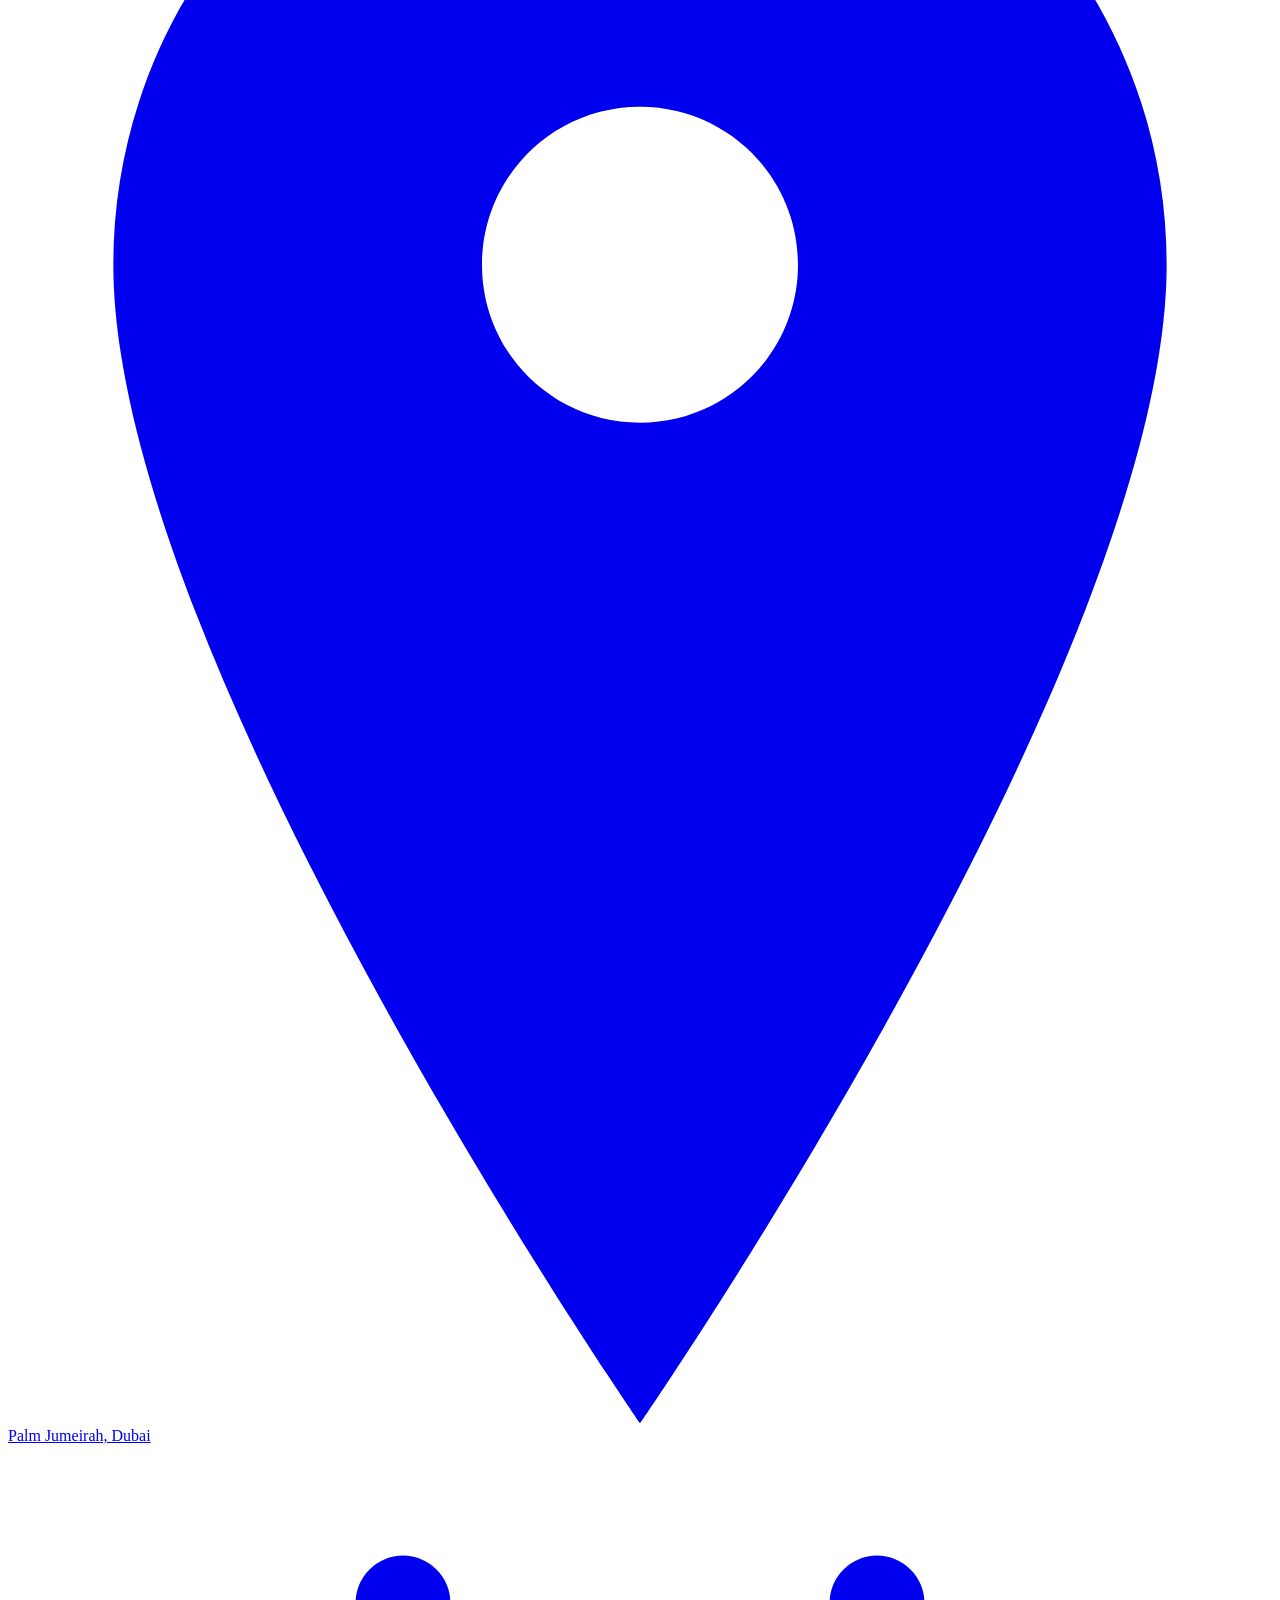
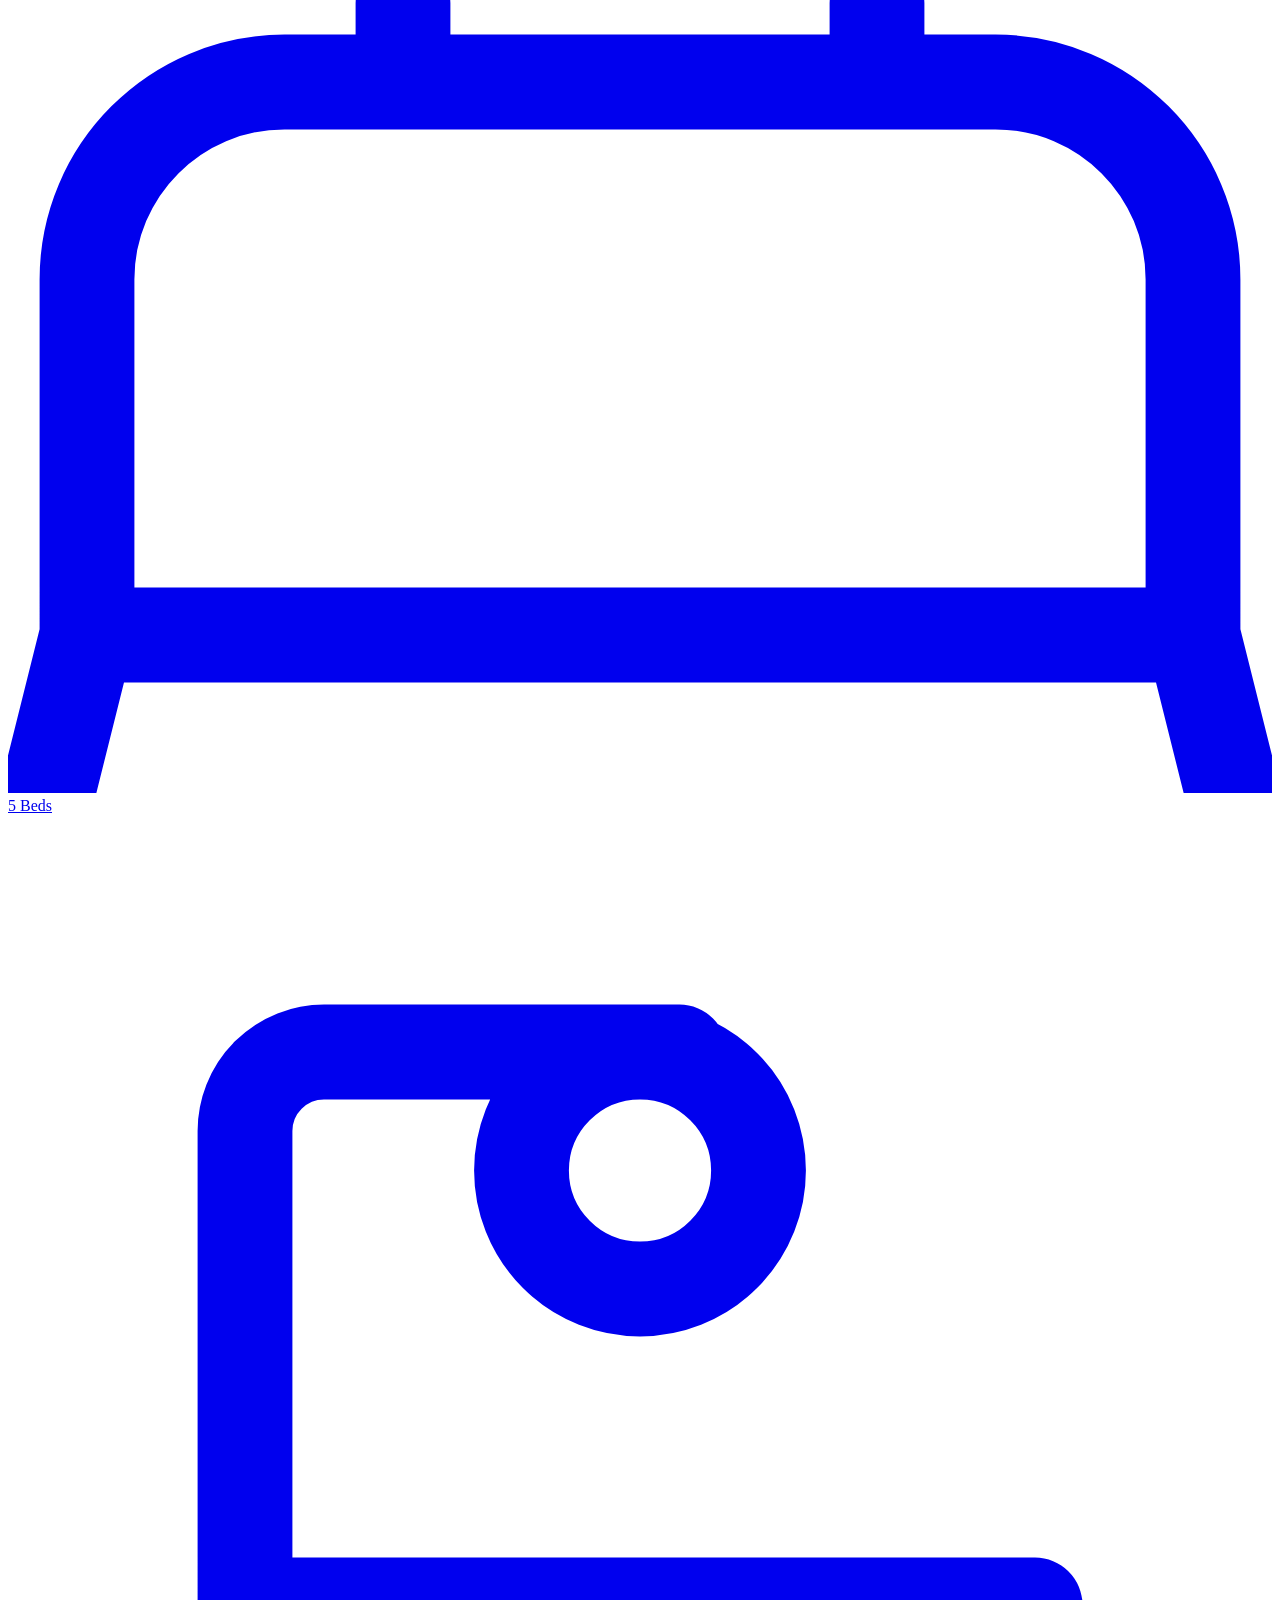
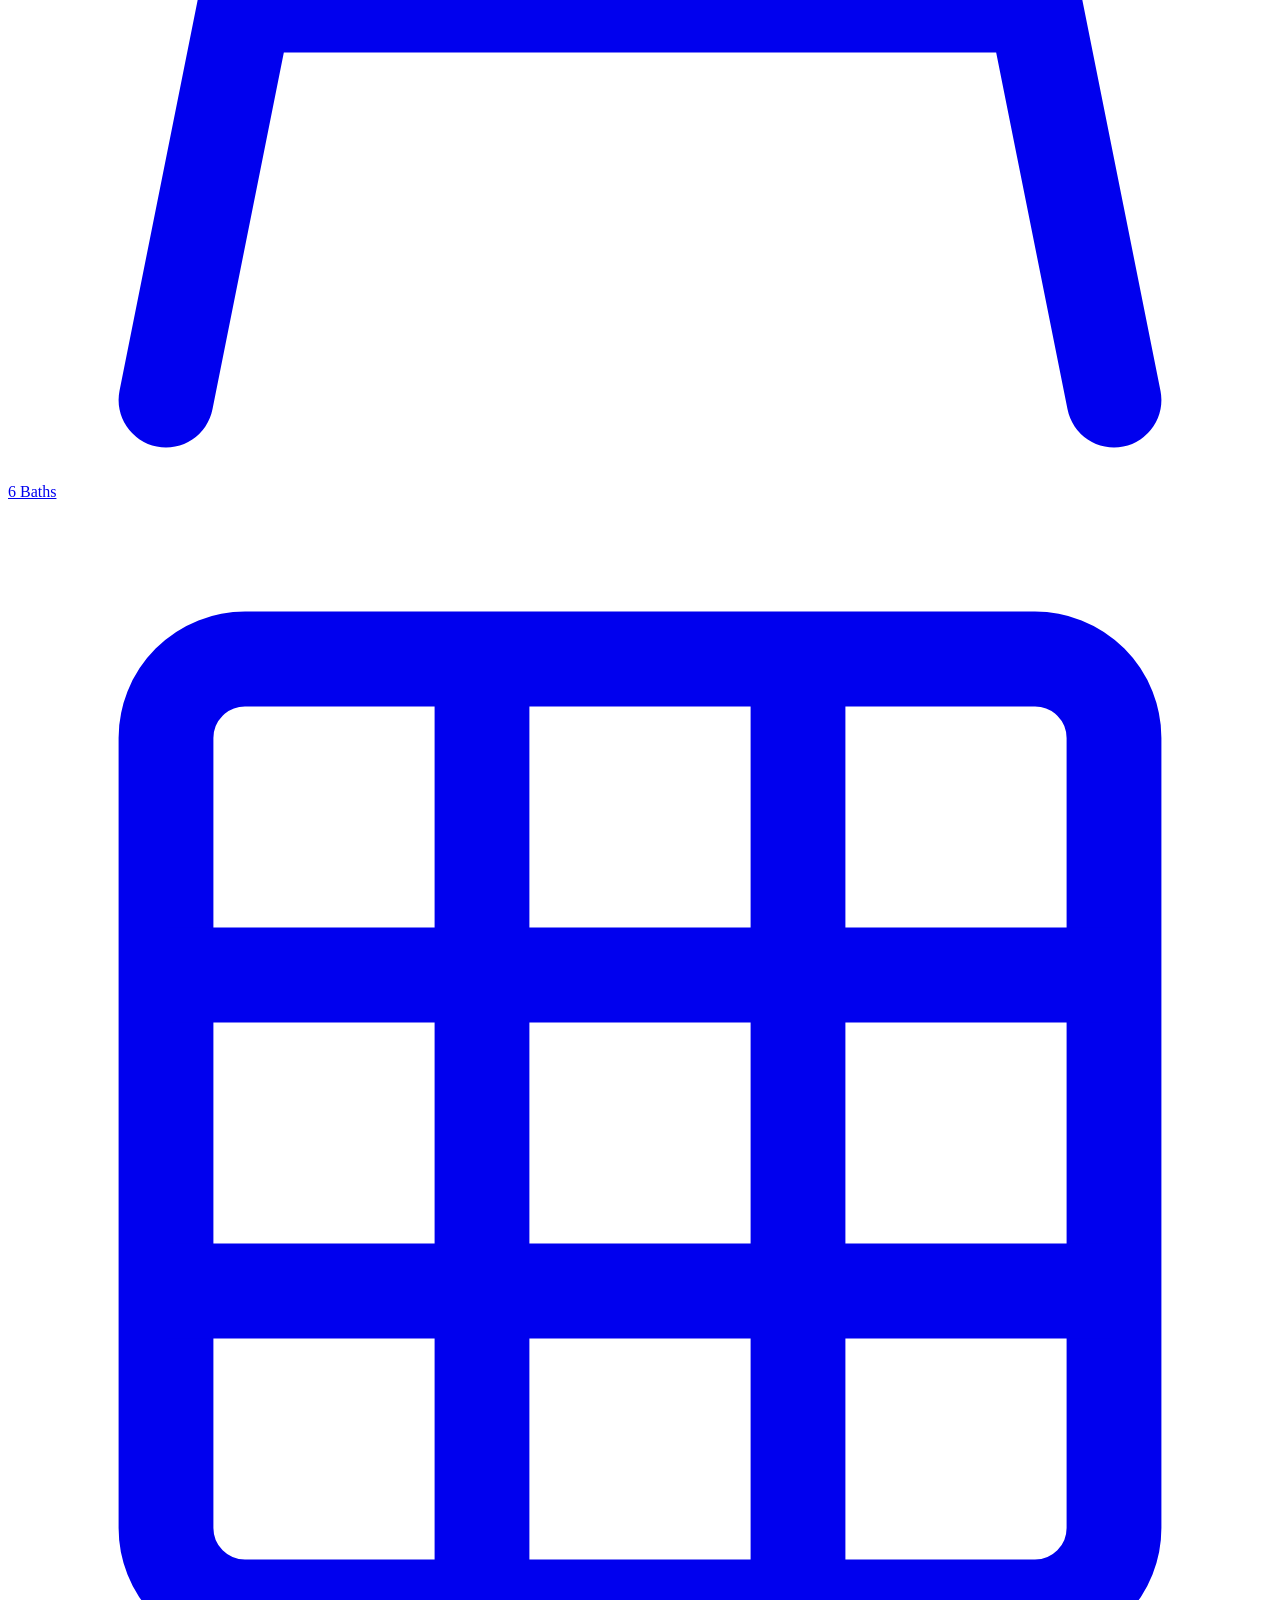
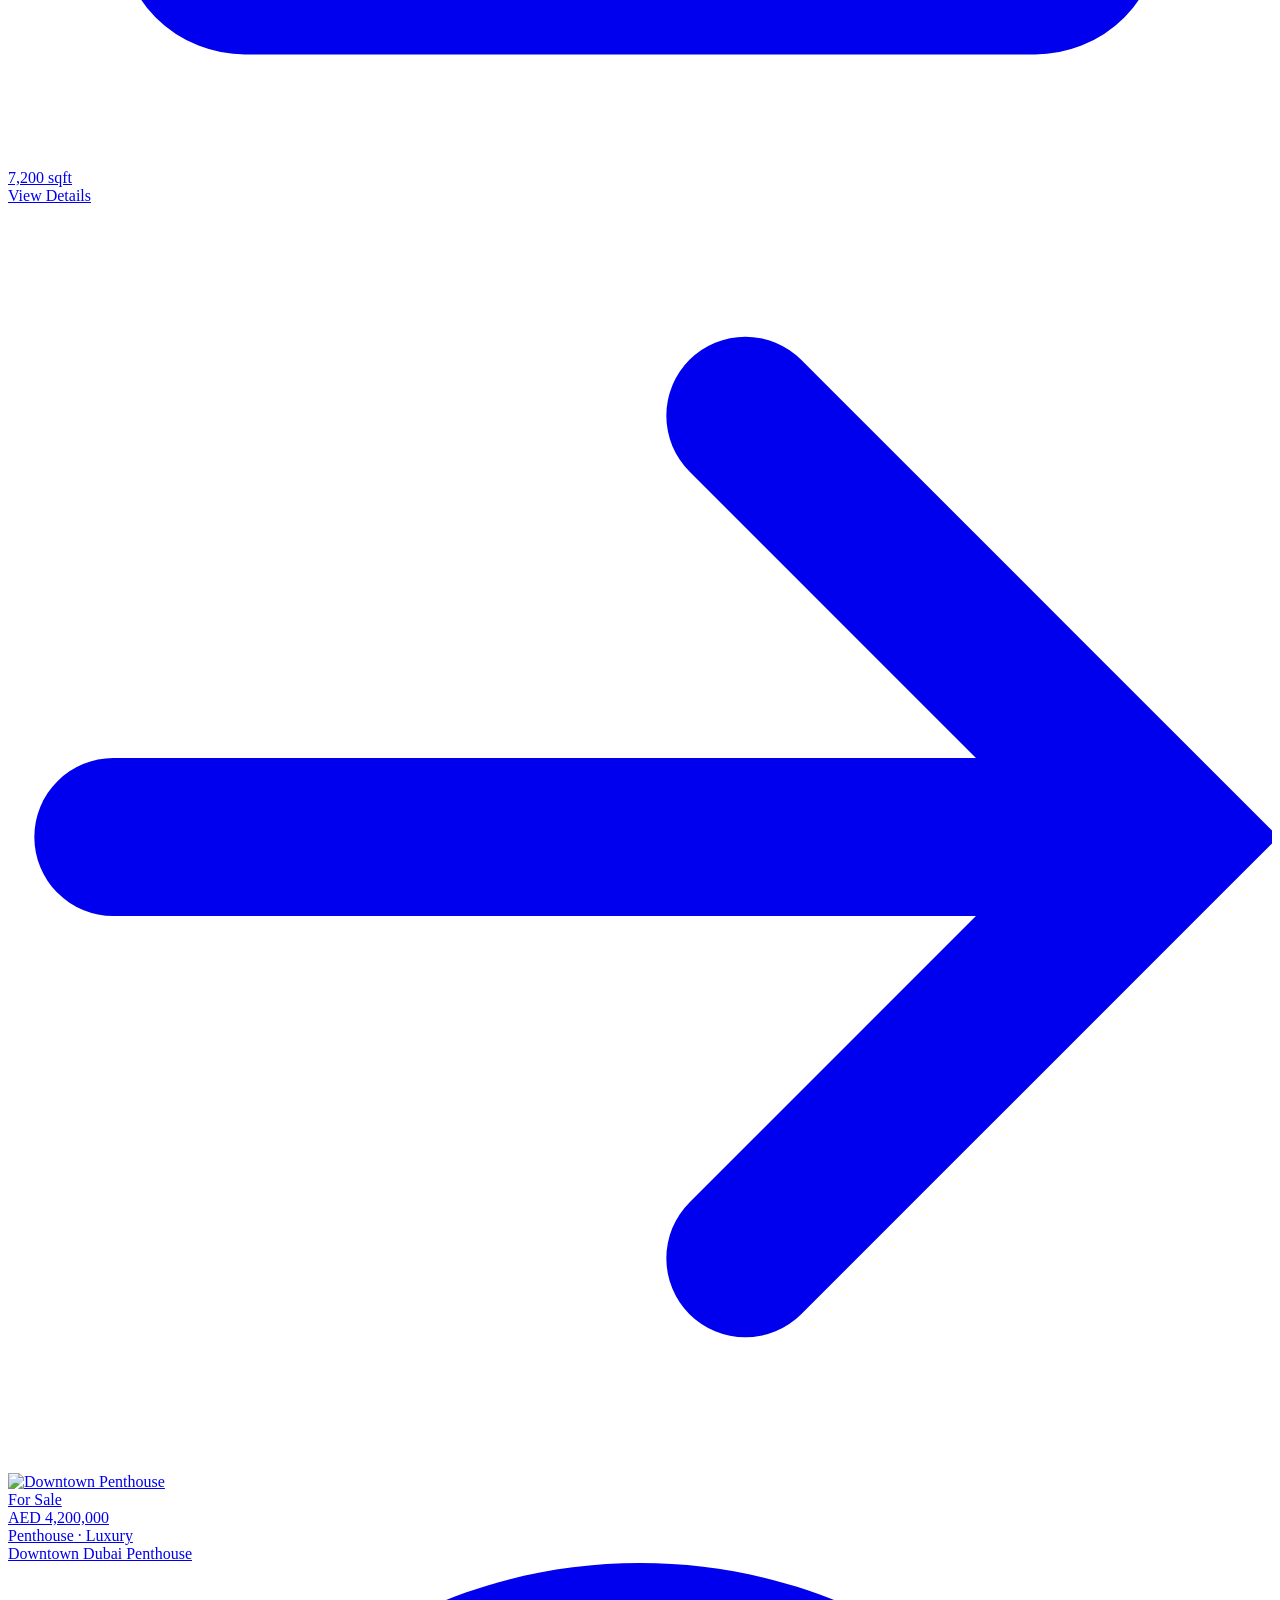
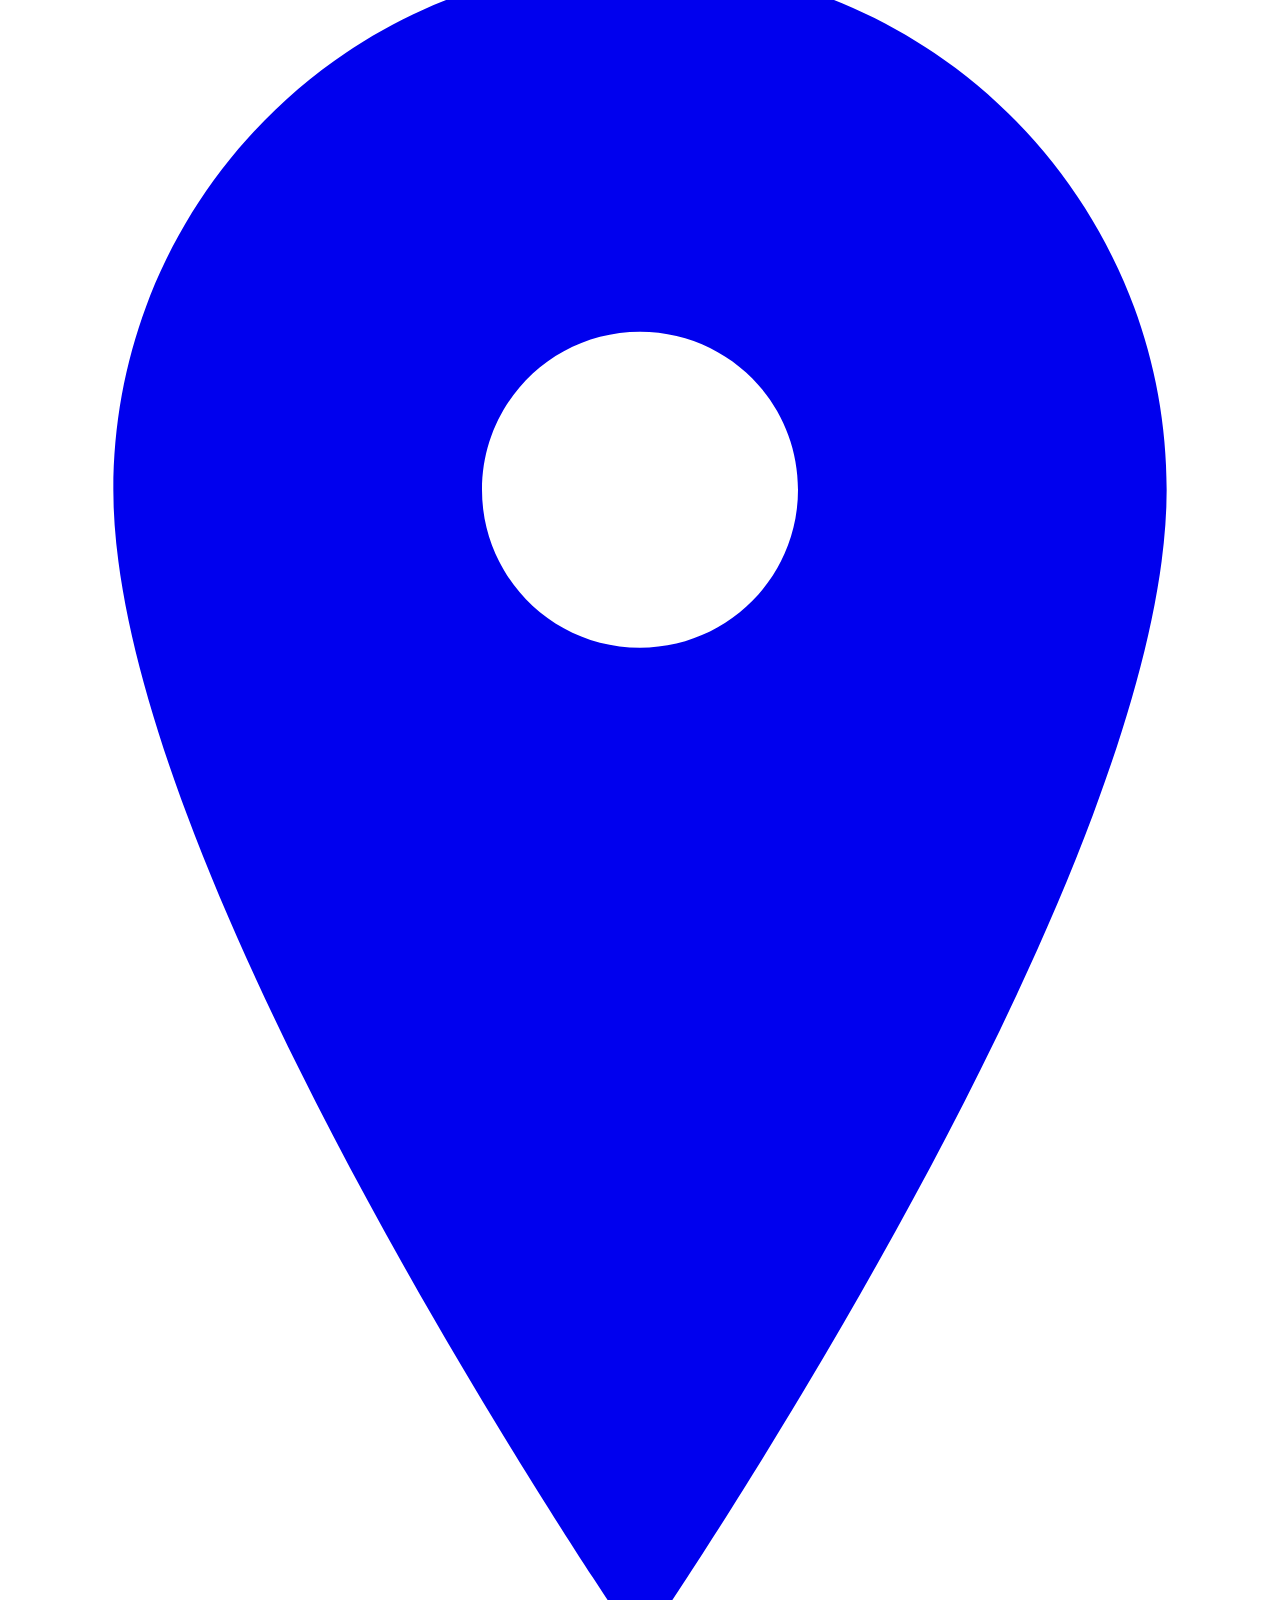
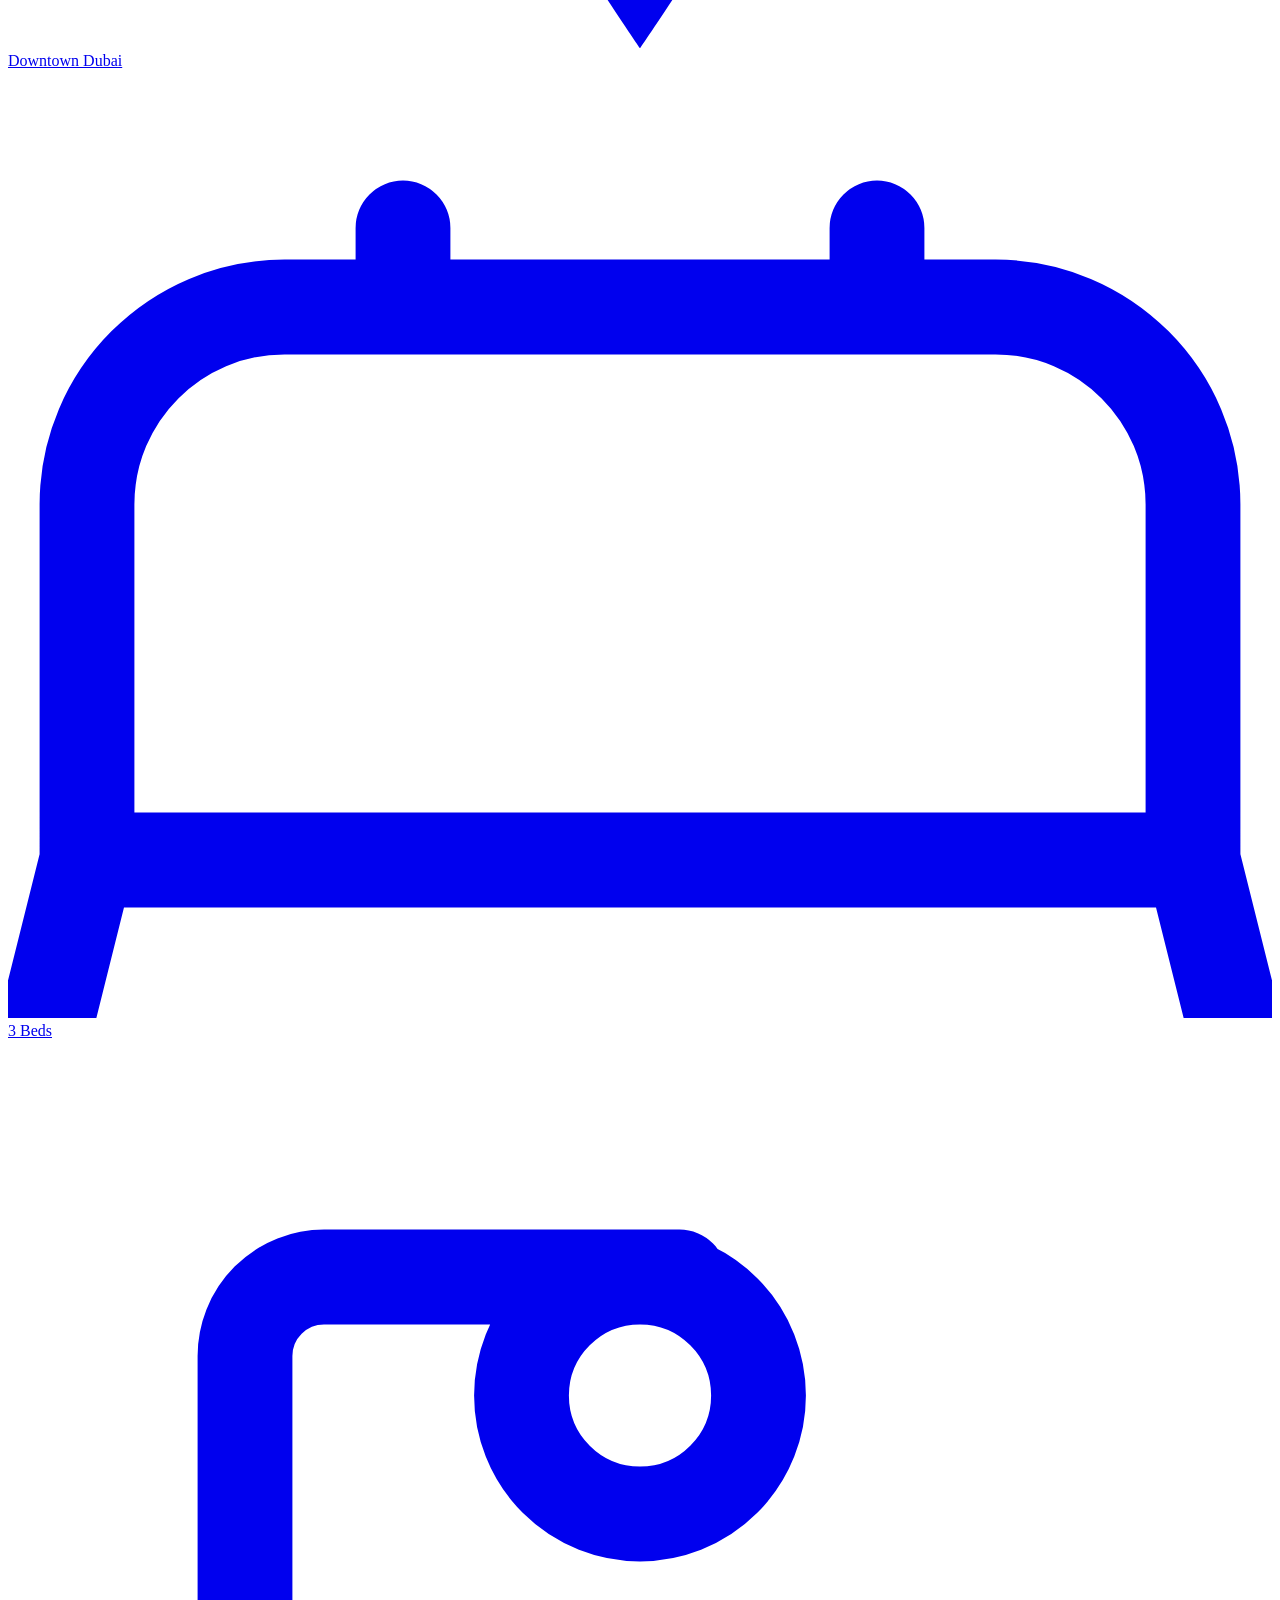
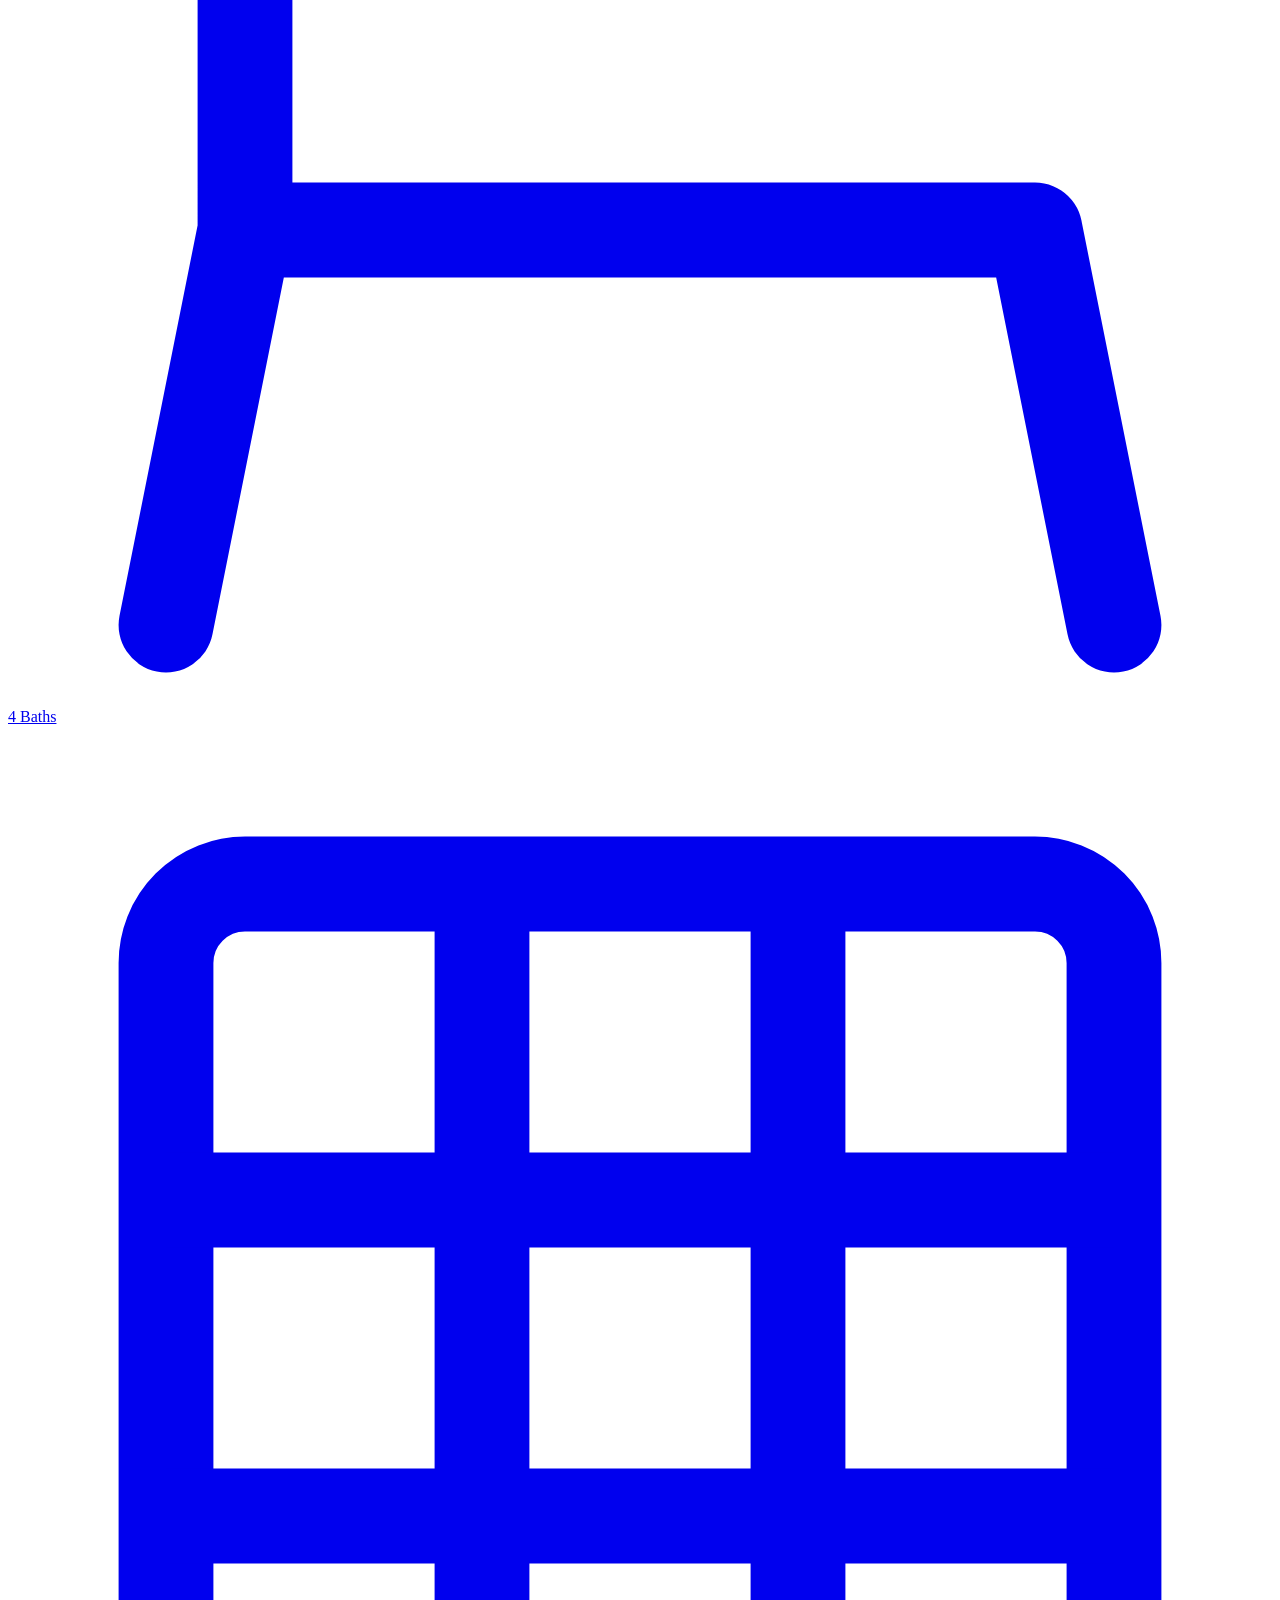
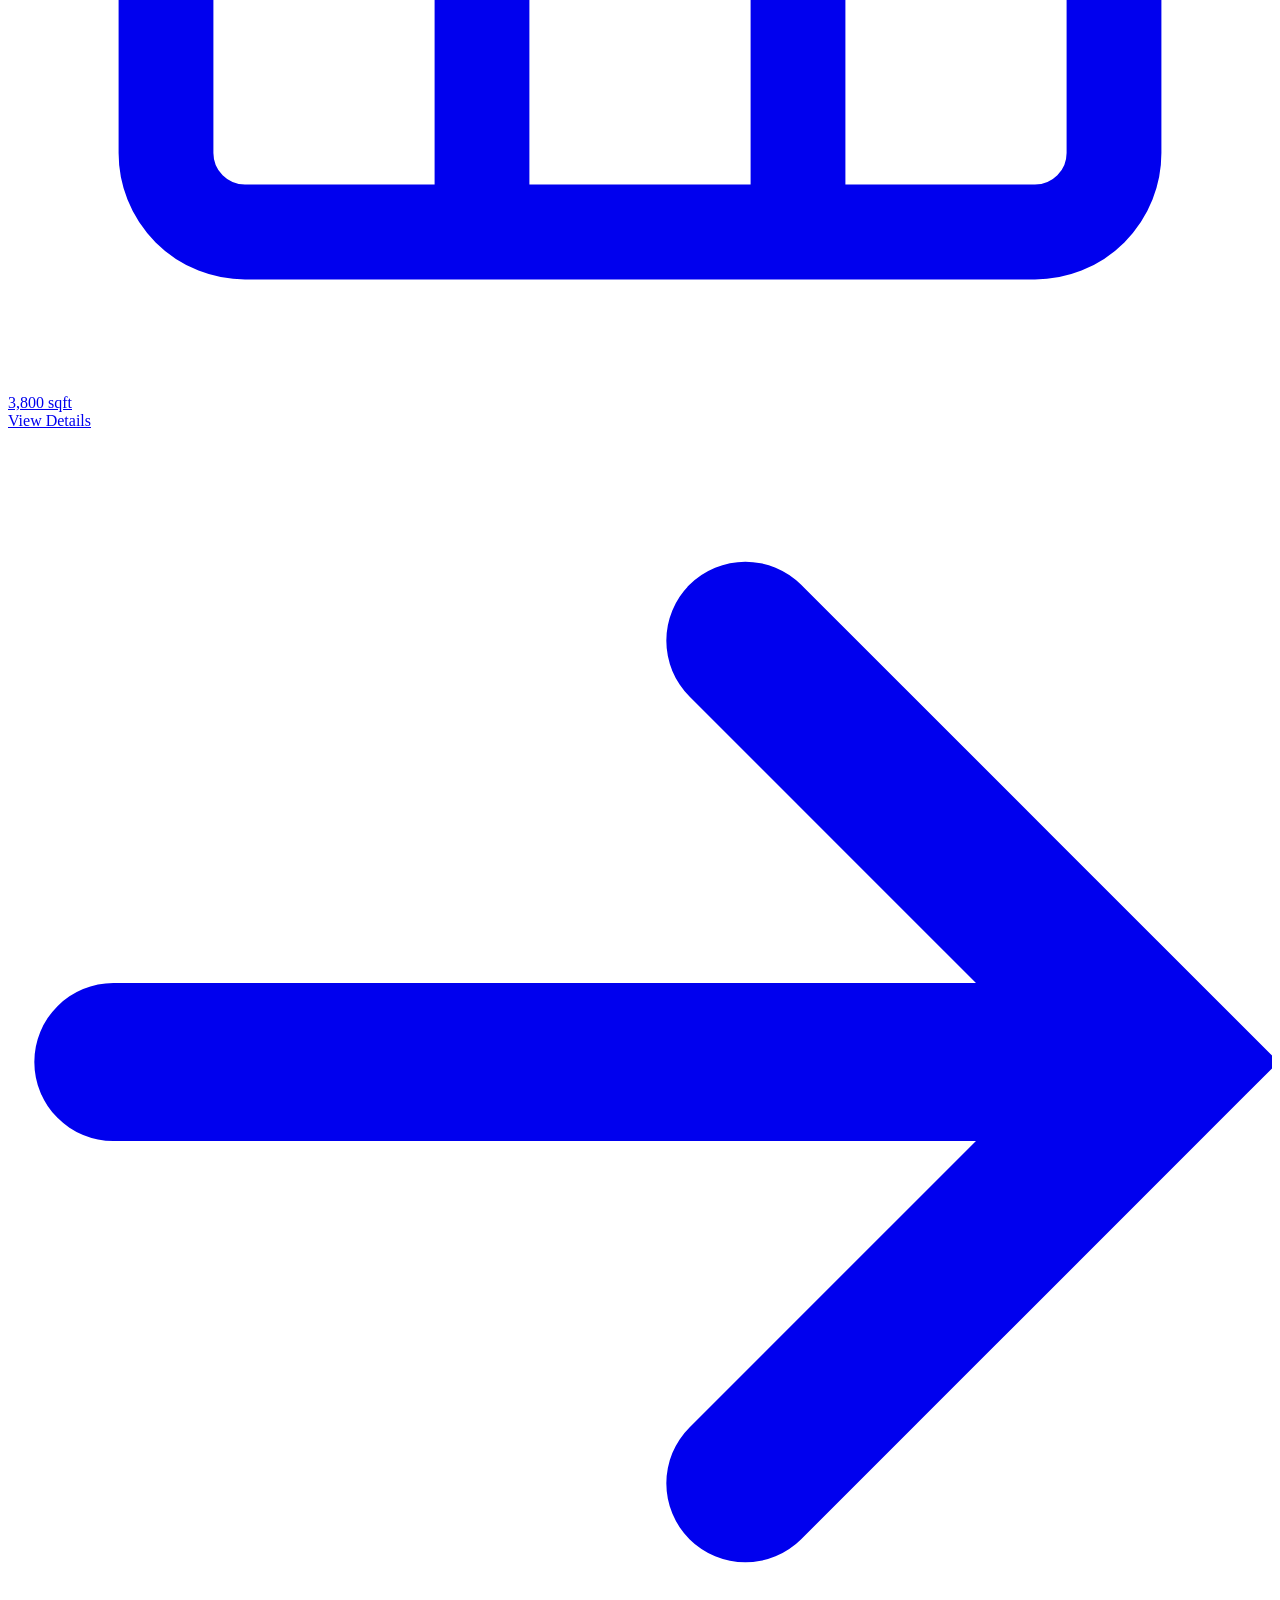
==== commit a7bcef92: "Add files via upload" ====
--- a/index.html
+++ b/index.html
@@ -3,1089 +3,262 @@
 <head>
 <meta charset="UTF-8">
 <meta name="viewport" content="width=device-width, initial-scale=1.0">
-<title>Golden Moe Real Estate | Dubai's Premier Property Broker</title>
-<link href="https://fonts.googleapis.com/css2?family=Cormorant+Garamond:wght@300;400;500;600;700&family=Jost:wght@300;400;500;600&display=swap" rel="stylesheet">
-<style>
-/* ─── RESET & BASE ─────────────────────────── */
-*,*::before,*::after{box-sizing:border-box;margin:0;padding:0}
-html{scroll-behavior:smooth}
-body{font-family:'Jost',sans-serif;background:#fff;color:#1a1a1a;overflow-x:hidden}
-img{max-width:100%;height:auto;display:block}
-a{text-decoration:none;color:inherit}
-ul{list-style:none}
-
-/* ─── VARIABLES ────────────────────────────── */
-:root{
-  --gold:#b8962e;
-  --gold-light:#d4af5a;
-  --gold-pale:#f5ecd7;
-  --navy:#0d1b2a;
-  --white:#ffffff;
-  --cream:#fdfaf5;
-  --gray:#f4f4f4;
-  --text:#2c2c2c;
-  --muted:#7a7a7a;
-  --border:#e8dfc8;
-}
-
-/* ─── NAVIGATION ───────────────────────────── */
-nav{
-    position:fixed;
-    top:0;
-    left:0;
-    right:0;
-    z-index:1000;
-    background:rgba(13,27,42,0.97);
-    backdrop-filter:blur(10px);
-    border-bottom:1px solid rgba(184,150,46,0.2);
-    padding:0 5%;
-    height:80px;
-    display:flex;
-    align-items:center;
-}
-
-.nav-logo{
-    display:flex;
-    align-items:center;
-    height:80px;
-    min-width:180px;
-}
-
-.nav-links{
-    display:flex;
-    gap:36px;
-    align-items:center;
-    margin-left:auto;
-}
-
-.nav-cta{
-    margin-left:30px;
-}
-.nav-logo img{
-    height:40px;
-    width:auto;
-    object-fit:contain;
-}
-.nav-links{display:flex;gap:36px;align-items:center}
-.nav-links a{
-  font-family:'Jost',sans-serif;
-  font-size:13px;letter-spacing:1.5px;text-transform:uppercase;
-  color:rgba(255,255,255,0.75);
-  transition:color 0.2s;
-  cursor:pointer;
-}
-.nav-links a:hover,.nav-links a.active{color:var(--gold)}
-.nav-cta{
-  background:var(--gold);color:var(--white);
-  padding:10px 24px;font-size:12px;letter-spacing:1.5px;text-transform:uppercase;
-  border:none;cursor:pointer;font-family:'Jost',sans-serif;font-weight:500;
-  transition:background 0.2s;
-}
-.nav-cta:hover{background:var(--gold-light)}
-.hamburger{display:none;flex-direction:column;gap:5px;cursor:pointer;padding:4px}
-.hamburger span{display:block;width:24px;height:2px;background:var(--white);transition:all 0.3s}
-
-/* ─── SECTIONS ─────────────────────────────── */
-.page-section{display:none;min-height:100vh;padding-top:80px}
-.page-section.active{display:block}
-
-/* ─── HERO ─────────────────────────────────── */
-#home{padding-top:0}
-.hero{
-  position:relative;height:100vh;
-  display:flex;align-items:center;justify-content:center;
-  overflow:hidden;
-}
-.hero-bg{
-  position:absolute;inset:0;
-  background:
-    linear-gradient(135deg, rgba(13,27,42,0.92) 0%, rgba(13,27,42,0.75) 50%, rgba(184,150,46,0.15) 100%),
-    url('https://images.unsplash.com/photo-1512453979798-5ea266f8880c?w=1800&q=80') center/cover no-repeat;
-}
-.hero-content{
-  position:relative;z-index:1;text-align:center;
-  padding:0 5%;max-width:900px;
-  animation:fadeUp 1.2s ease forwards;
-}
-@keyframes fadeUp{from{opacity:0;transform:translateY(30px)}to{opacity:1;transform:translateY(0)}}
-.hero-badge{
-  display:inline-block;
-  font-size:11px;letter-spacing:3px;text-transform:uppercase;
-  color:var(--gold);border:1px solid rgba(184,150,46,0.5);
-  padding:8px 20px;margin-bottom:28px;
-}
-.hero h1{
-  font-family:'Cormorant Garamond',serif;
-  font-size:clamp(42px,7vw,82px);
-  font-weight:300;color:var(--white);
-  line-height:1.1;margin-bottom:24px;
-  letter-spacing:-1px;
-}
-.hero h1 span{color:var(--gold-light);font-style:italic}
-.hero-sub{
-  font-size:15px;color:rgba(255,255,255,0.65);
-  line-height:1.8;max-width:560px;margin:0 auto 40px;
-  font-weight:300;
-}
-.hero-buttons{display:flex;gap:16px;justify-content:center;flex-wrap:wrap}
-.btn-primary{
-  background:var(--gold);color:var(--white);
-  padding:16px 36px;font-size:12px;letter-spacing:2px;text-transform:uppercase;
-  font-family:'Jost',sans-serif;font-weight:500;
-  border:none;cursor:pointer;transition:all 0.3s;
-}
-.btn-primary:hover{background:var(--gold-light);transform:translateY(-2px)}
-.btn-secondary{
-  background:transparent;color:var(--white);
-  padding:15px 36px;font-size:12px;letter-spacing:2px;text-transform:uppercase;
-  font-family:'Jost',sans-serif;font-weight:500;
-  border:1px solid rgba(255,255,255,0.4);cursor:pointer;transition:all 0.3s;
-}
-.btn-secondary:hover{border-color:var(--gold);color:var(--gold)}
-.hero-stats{
-  position:absolute;bottom:48px;left:0;right:0;
-  display:flex;justify-content:center;gap:60px;
-  flex-wrap:wrap;padding:0 5%;
-}
-.stat{text-align:center;color:rgba(255,255,255,0.85)}
-.stat-number{
-  font-family:'Cormorant Garamond',serif;
-  font-size:36px;font-weight:300;color:var(--gold-light);
-  display:block;line-height:1;
-}
-.stat-label{font-size:11px;letter-spacing:2px;text-transform:uppercase;color:rgba(255,255,255,0.5);margin-top:4px}
-
-/* ─── SECTION HEADERS ───────────────────────── */
-.section-header{text-align:center;margin-bottom:64px}
-.section-eyebrow{
-  font-size:11px;letter-spacing:3px;text-transform:uppercase;
-  color:var(--gold);margin-bottom:16px;display:block;
-}
-.section-title{
-  font-family:'Cormorant Garamond',serif;
-  font-size:clamp(32px,5vw,52px);font-weight:300;
-  color:var(--navy);line-height:1.2;
-}
-.section-title span{font-style:italic;color:var(--gold)}
-.section-line{
-  width:60px;height:1px;background:var(--gold);
-  margin:20px auto 0;
-}
-
-/* ─── ABOUT PAGE ────────────────────────────── */
-#about .about-hero{
-  background:linear-gradient(135deg, var(--navy) 60%, #162436 100%);
-  padding:100px 5% 80px;
-}
-.about-inner{
-  max-width:1100px;margin:0 auto;
-  display:grid;grid-template-columns:1fr 1fr;gap:80px;align-items:center;
-}
-.about-img-wrap{position:relative}
-.about-img-wrap img{
-  width:100%;height:520px;object-fit:cover;
-  filter:grayscale(10%) contrast(1.05);
-}
-.about-img-accent{
-  position:absolute;bottom:-24px;right:-24px;
-  width:200px;height:200px;
-  border:2px solid var(--gold);
-  z-index:-1;
-}
-.about-text-side{}
-.about-badge{
-  display:inline-block;font-size:11px;letter-spacing:2px;text-transform:uppercase;
-  color:var(--gold);border:1px solid rgba(184,150,46,0.4);
-  padding:6px 16px;margin-bottom:20px;
-}
-.about-name{
-  font-family:'Cormorant Garamond',serif;
-  font-size:clamp(36px,5vw,54px);font-weight:300;
-  color:var(--white);line-height:1.1;margin-bottom:8px;
-}
-.about-title-text{
-  font-size:14px;letter-spacing:2px;text-transform:uppercase;
-  color:var(--gold-light);margin-bottom:28px;font-weight:300;
-}
-.about-bio{
-  font-size:15px;color:rgba(255,255,255,0.7);
-  line-height:1.9;font-weight:300;margin-bottom:24px;
-}
-.about-divider{width:40px;height:1px;background:var(--gold);margin:24px 0}
-.about-credentials{display:grid;grid-template-columns:1fr 1fr;gap:16px;margin-top:32px}
-.credential{
-  background:rgba(255,255,255,0.04);
-  border:1px solid rgba(184,150,46,0.2);
-  padding:16px 20px;
-}
-.credential-icon{font-size:20px;margin-bottom:8px}
-.credential-label{
-  font-size:11px;letter-spacing:1.5px;text-transform:uppercase;
-  color:var(--gold);margin-bottom:4px;
-}
-.credential-value{font-size:14px;color:var(--white);font-weight:300}
-.about-values{
-  max-width:1100px;margin:0 auto;
-  padding:80px 5%;
-}
-.values-grid{
-  display:grid;grid-template-columns:repeat(3,1fr);gap:32px;
-  margin-top:48px;
-}
-.value-card{
-  background:var(--cream);
-  border:1px solid var(--border);
-  padding:40px 32px;text-align:center;
-  transition:transform 0.3s,box-shadow 0.3s;
-}
-.value-card:hover{transform:translateY(-6px);box-shadow:0 20px 60px rgba(184,150,46,0.12)}
-.value-icon{
-  width:56px;height:56px;border-radius:50%;
-  background:var(--gold-pale);
-  display:flex;align-items:center;justify-content:center;
-  font-size:22px;margin:0 auto 20px;
-}
-.value-title{
-  font-family:'Cormorant Garamond',serif;
-  font-size:22px;font-weight:500;color:var(--navy);margin-bottom:12px;
-}
-.value-text{font-size:14px;color:var(--muted);line-height:1.8}
-
-/* ─── SERVICES PAGE ─────────────────────────── */
-#services{background:var(--white)}
-.services-wrap{max-width:1100px;margin:0 auto;padding:80px 5%}
-.services-grid{
-  display:grid;grid-template-columns:repeat(3,1fr);gap:2px;
-  margin-top:48px;
-}
-.service-card{
-  background:var(--cream);padding:52px 36px;
-  border:1px solid var(--border);
-  position:relative;overflow:hidden;
-  transition:all 0.4s;cursor:default;
-}
-.service-card::before{
-  content:'';position:absolute;bottom:0;left:0;right:0;height:3px;
-  background:var(--gold);
-  transform:scaleX(0);transform-origin:left;transition:transform 0.4s;
-}
-.service-card:hover{background:var(--navy)}
-.service-card:hover::before{transform:scaleX(1)}
-.service-card:hover .service-title,.service-card:hover .service-text{color:var(--white)}
-.service-card:hover .service-text{color:rgba(255,255,255,0.6)}
-.service-num{
-  font-family:'Cormorant Garamond',serif;
-  font-size:56px;font-weight:300;color:var(--gold-pale);
-  line-height:1;margin-bottom:20px;
-  transition:color 0.4s;
-}
-.service-card:hover .service-num{color:rgba(184,150,46,0.3)}
-.service-title{
-  font-family:'Cormorant Garamond',serif;
-  font-size:24px;font-weight:500;color:var(--navy);
-  margin-bottom:14px;transition:color 0.4s;
-}
-.service-text{
-  font-size:14px;color:var(--muted);line-height:1.8;
-  transition:color 0.4s;
-}
-.services-bottom{
-  margin-top:80px;
-  background:var(--navy);padding:64px 5%;text-align:center;
-}
-.services-bottom h3{
-  font-family:'Cormorant Garamond',serif;
-  font-size:36px;font-weight:300;color:var(--white);margin-bottom:16px;
-}
-.services-bottom p{
-  font-size:15px;color:rgba(255,255,255,0.6);margin-bottom:32px;
-  max-width:500px;margin-left:auto;margin-right:auto;
-}
-
-/* ─── LISTINGS PAGE ─────────────────────────── */
-#listings{background:var(--cream)}
-.listings-wrap{max-width:1200px;margin:0 auto;padding:80px 5%}
-.listings-filter{
-  display:flex;gap:12px;flex-wrap:wrap;
-  margin-bottom:48px;justify-content:center;
-}
-.filter-btn{
-  padding:9px 22px;font-size:12px;letter-spacing:1.5px;text-transform:uppercase;
-  border:1px solid var(--border);background:var(--white);color:var(--muted);
-  cursor:pointer;font-family:'Jost',sans-serif;transition:all 0.2s;
-}
-.filter-btn:hover,.filter-btn.active{
-  background:var(--navy);color:var(--white);border-color:var(--navy);
-}
-.listings-grid{
-  display:grid;grid-template-columns:repeat(3,1fr);gap:28px;
-}
-.listing-card{
-  background:var(--white);overflow:hidden;
-  border:1px solid var(--border);
-  transition:transform 0.3s,box-shadow 0.3s;
-}
-.listing-card:hover{transform:translateY(-6px);box-shadow:0 24px 60px rgba(0,0,0,0.1)}
-.listing-img{position:relative;overflow:hidden;height:240px}
-.listing-img img{width:100%;height:100%;object-fit:cover;transition:transform 0.6s}
-.listing-card:hover .listing-img img{transform:scale(1.05)}
-.listing-badge{
-  position:absolute;top:16px;left:16px;
-  background:var(--gold);color:var(--white);
-  font-size:11px;letter-spacing:1.5px;text-transform:uppercase;
-  padding:6px 14px;
-}
-.listing-price{
-  position:absolute;bottom:16px;right:16px;
-  background:var(--navy);color:var(--white);
-  font-family:'Cormorant Garamond',serif;
-  font-size:18px;padding:8px 16px;
-}
-.listing-info{padding:24px}
-.listing-type{
-  font-size:11px;letter-spacing:2px;text-transform:uppercase;
-  color:var(--gold);margin-bottom:8px;
-}
-.listing-name{
-  font-family:'Cormorant Garamond',serif;
-  font-size:22px;font-weight:500;color:var(--navy);
-  margin-bottom:6px;
-}
-.listing-location{
-  font-size:13px;color:var(--muted);margin-bottom:16px;
-  display:flex;align-items:center;gap:6px;
-}
-.listing-specs{
-  display:flex;gap:16px;padding-top:16px;
-  border-top:1px solid var(--border);
-}
-.spec{font-size:12px;color:var(--muted);display:flex;align-items:center;gap:4px}
-
-/* ─── CONTACT PAGE ──────────────────────────── */
-#contact{background:var(--white)}
-.contact-wrap{max-width:1100px;margin:0 auto;padding:80px 5%}
-.contact-grid{
-  display:grid;grid-template-columns:1fr 1.4fr;gap:60px;
-  margin-top:48px;
-}
-.contact-info-side{}
-.contact-card{
-  background:var(--navy);padding:40px;margin-bottom:20px;
-}
-.contact-card-title{
-  font-size:11px;letter-spacing:2px;text-transform:uppercase;
-  color:var(--gold);margin-bottom:20px;
-}
-.contact-item{
-  display:flex;align-items:flex-start;gap:16px;margin-bottom:20px;
-}
-.contact-item:last-child{margin-bottom:0}
-.contact-icon{
-  width:40px;height:40px;border:1px solid rgba(184,150,46,0.3);
-  display:flex;align-items:center;justify-content:center;
-  color:var(--gold);font-size:16px;flex-shrink:0;
-}
-.contact-item-label{
-  font-size:11px;letter-spacing:1.5px;text-transform:uppercase;
-  color:rgba(255,255,255,0.4);margin-bottom:4px;
-}
-.contact-item-value{font-size:14px;color:var(--white);font-weight:300;line-height:1.6}
-.contact-item-value a{color:var(--gold-light);transition:color 0.2s}
-.contact-item-value a:hover{color:var(--gold)}
-.whatsapp-btn{
-  display:flex;align-items:center;justify-content:center;gap:10px;
-  background:#25D366;color:var(--white);
-  padding:16px;width:100%;
-  font-size:13px;letter-spacing:1.5px;text-transform:uppercase;
-  font-family:'Jost',sans-serif;font-weight:500;
-  border:none;cursor:pointer;transition:background 0.2s;margin-top:20px;
-}
-.whatsapp-btn:hover{background:#1ebe5d}
-.contact-form-side{}
-.form-title{
-  font-family:'Cormorant Garamond',serif;
-  font-size:32px;font-weight:300;color:var(--navy);margin-bottom:8px;
-}
-.form-sub{font-size:14px;color:var(--muted);margin-bottom:32px;line-height:1.7}
-.form-row{display:grid;grid-template-columns:1fr 1fr;gap:16px;margin-bottom:16px}
-.form-group{margin-bottom:16px}
-.form-group label{
-  display:block;font-size:11px;letter-spacing:1.5px;text-transform:uppercase;
-  color:var(--navy);margin-bottom:8px;font-weight:500;
-}
-.form-group input,
-.form-group select,
-.form-group textarea{
-  width:100%;padding:14px 16px;
-  border:1px solid var(--border);
-  font-family:'Jost',sans-serif;font-size:14px;color:var(--text);
-  background:var(--cream);transition:border-color 0.2s;outline:none;
-  -webkit-appearance:none;
-}
-.form-group input:focus,
-.form-group select:focus,
-.form-group textarea:focus{border-color:var(--gold);background:var(--white)}
-.form-group textarea{resize:vertical;min-height:120px;line-height:1.7}
-.form-group select{
-  background-image:url("data:image/svg+xml,%3Csvg xmlns='http://www.w3.org/2000/svg' width='12' height='8'%3E%3Cpath d='M1 1l5 5 5-5' stroke='%23aaa' stroke-width='1.5' fill='none'/%3E%3C/svg%3E");
-  background-repeat:no-repeat;background-position:right 16px center;padding-right:40px;
-}
-.form-submit{
-  width:100%;background:var(--navy);color:var(--white);
-  padding:18px;font-size:12px;letter-spacing:2px;text-transform:uppercase;
-  font-family:'Jost',sans-serif;font-weight:500;
-  border:none;cursor:pointer;transition:all 0.3s;margin-top:8px;
-}
-.form-submit:hover{background:var(--gold)}
-.form-success{
-  display:none;text-align:center;padding:40px;
-  background:var(--gold-pale);border:1px solid var(--border);
-}
-.map-wrap{
-  margin-top:60px;
-  background:var(--navy);height:300px;
-  display:flex;align-items:center;justify-content:center;
-  color:rgba(255,255,255,0.4);font-size:14px;letter-spacing:1px;
-  border:1px solid rgba(184,150,46,0.15);
-}
-
-/* ─── FOOTER ────────────────────────────────── */
-footer{
-  background:var(--navy);padding:48px 5% 32px;
-  border-top:1px solid rgba(184,150,46,0.2);
-}
-.footer-inner{
-  max-width:1100px;margin:0 auto;
-  display:flex;justify-content:space-between;align-items:center;
-  flex-wrap:wrap;gap:24px;
-}
-.footer-logo img{height:48px;object-fit:contain}
-.footer-copy{
-  font-size:12px;color:rgba(255,255,255,0.35);letter-spacing:0.5px;
-}
-.footer-links{display:flex;gap:24px}
-.footer-links a{
-  font-size:12px;letter-spacing:1.5px;text-transform:uppercase;
-  color:rgba(255,255,255,0.4);transition:color 0.2s;cursor:pointer;
-}
-.footer-links a:hover{color:var(--gold)}
-
-/* ─── RESPONSIVE ────────────────────────────── */
-@media(max-width:900px){
-  .nav-links{display:none}
-  .hamburger{display:flex}
-  .about-inner{grid-template-columns:1fr;gap:40px}
-  .about-img-wrap img{height:360px}
-  .about-credentials{grid-template-columns:1fr 1fr}
-  .values-grid{grid-template-columns:1fr 1fr}
-  .services-grid{grid-template-columns:1fr 1fr}
-  .listings-grid{grid-template-columns:1fr 1fr}
-  .contact-grid{grid-template-columns:1fr}
-}
-@media(max-width:600px){
-  nav{padding:0 4%}
-  .hero-stats{gap:32px}
-  .values-grid,.services-grid,.listings-grid{grid-template-columns:1fr}
-  .form-row{grid-template-columns:1fr}
-  .footer-inner{flex-direction:column;text-align:center}
-  .about-credentials{grid-template-columns:1fr}
-}
-
-/* ─── MOBILE NAV ────────────────────────────── */
-.mobile-nav{
-  display:none;
-  position:fixed;top:80px;left:0;right:0;bottom:0;
-  background:var(--navy);z-index:999;
-  flex-direction:column;align-items:center;justify-content:center;gap:32px;
-}
-.mobile-nav.open{display:flex}
-.mobile-nav a{
-  font-size:28px;font-family:'Cormorant Garamond',serif;font-weight:300;
-  color:rgba(255,255,255,0.8);letter-spacing:2px;cursor:pointer;
-}
-.mobile-nav a:hover{color:var(--gold)}
-</style>
+<meta name="description" content="Golden Moe Real Estate — Premium real estate brokerage in Dubai. Luxury properties, investment advisory, and exclusive listings.">
+<title>Golden Moe Real Estate | Luxury Dubai Properties</title>
+<link rel="stylesheet" href="assets/css/styles.css">
+<link rel="preconnect" href="https://fonts.googleapis.com">
 </head>
 <body>
 
-<!-- ─── NAVIGATION ─────────────────────────── -->
-<nav>
-  <div class="nav-logo">
-    <img src="logo.png" alt="GOLDEN MOR">
-  <div class="nav-links">
-    <a onclick="showPage('home')" class="active" id="nav-home">Home</a>
-    <a onclick="showPage('about')" id="nav-about">About</a>
-    <a onclick="showPage('services')" id="nav-services">Services</a>
-    <a onclick="showPage('listings')" id="nav-listings">Listings</a>
-    <a onclick="showPage('contact')" id="nav-contact">Contact</a>
-  </div>
-  <button class="nav-cta" onclick="showPage('contact')">Get in Touch</button>
-  <div class="hamburger" onclick="toggleMobile()" id="hamburger">
+<!-- NAV -->
+<nav class="nav nav--dark" id="nav">
+  <a href="index.html" class="nav-logo">
+    <img src="[data-uri]" alt="Golden Moe Real Estate">
+  </a>
+  <div class="nav-menu">
+    <a href="index.html" class="active">Home</a>
+    <a href="properties.html">Properties</a>
+    <a href="about.html">About</a>
+    <a href="contact.html">Contact</a>
+  </div>
+  <a href="contact.html" class="nav-cta">Enquire Now</a>
+  <div class="hamburger" id="hamburger">
     <span></span><span></span><span></span>
   </div>
 </nav>
-
-<div class="mobile-nav" id="mobileNav">
-  <a onclick="showPage('home');closeMobile()">Home</a>
-  <a onclick="showPage('about');closeMobile()">About</a>
-  <a onclick="showPage('services');closeMobile()">Services</a>
-  <a onclick="showPage('listings');closeMobile()">Listings</a>
-  <a onclick="showPage('contact');closeMobile()">Contact</a>
+<div class="mobile-menu" id="mobileMenu">
+  <a href="index.html">Home</a>
+  <a href="properties.html">Properties</a>
+  <a href="about.html">About</a>
+  <a href="contact.html">Contact</a>
 </div>
 
-<!-- ─── HOME PAGE ──────────────────────────── -->
-<section class="page-section active" id="home">
-  <div class="hero">
-    <div class="hero-bg"></div>
-    <div class="hero-content">
-      <div class="hero-badge">Dubai's Premier Real Estate Broker</div>
-      <h1>Find Your <span>Dream</span><br>Property in Dubai</h1>
-      <p class="hero-sub">Expert guidance in Dubai's luxury real estate market. From iconic waterfront villas to prime commercial spaces — we deliver results.</p>
-      <div class="hero-buttons">
-        <button class="btn-primary" onclick="showPage('listings')">View Listings</button>
-        <button class="btn-secondary" onclick="showPage('contact')">Free Consultation</button>
-      </div>
-    </div>
-    <div class="hero-stats">
-      <div class="stat"><span class="stat-number">500+</span><div class="stat-label">Properties Sold</div></div>
-      <div class="stat"><span class="stat-number">12+</span><div class="stat-label">Years Experience</div></div>
-      <div class="stat"><span class="stat-number">AED 2B+</span><div class="stat-label">Total Transactions</div></div>
-      <div class="stat"><span class="stat-number">98%</span><div class="stat-label">Client Satisfaction</div></div>
-    </div>
-  </div>
-
-  <!-- Featured Properties Strip -->
-  <div style="background:var(--cream);padding:80px 5%">
-    <div style="max-width:1100px;margin:0 auto">
-      <div class="section-header">
-        <span class="section-eyebrow">Featured Properties</span>
-        <h2 class="section-title">Handpicked <span>Listings</span></h2>
-        <div class="section-line"></div>
-      </div>
-      <div style="display:grid;grid-template-columns:repeat(3,1fr);gap:28px">
-        <div class="listing-card">
-          <div class="listing-img">
-            <img src="https://images.unsplash.com/photo-1600596542815-ffad4c1539a9?w=600&q=80" alt="Luxury Villa">
-            <div class="listing-badge">Featured</div>
-            <div class="listing-price">AED 8.5M</div>
-          </div>
-          <div class="listing-info">
-            <div class="listing-type">Villa • For Sale</div>
-            <div class="listing-name">Palm Jumeirah Villa</div>
-            <div class="listing-location">📍 Palm Jumeirah, Dubai</div>
-            <div class="listing-specs">
-              <span class="spec">🛏 5 Beds</span>
-              <span class="spec">🛁 6 Baths</span>
-              <span class="spec">📐 7,200 sqft</span>
-            </div>
-          </div>
-        </div>
-        <div class="listing-card">
-          <div class="listing-img">
-            <img src="https://images.unsplash.com/photo-1564013799919-ab600027ffc6?w=600&q=80" alt="Downtown Penthouse">
-            <div class="listing-badge">New</div>
-            <div class="listing-price">AED 4.2M</div>
-          </div>
-          <div class="listing-info">
-            <div class="listing-type">Penthouse • For Sale</div>
-            <div class="listing-name">Downtown Penthouse</div>
-            <div class="listing-location">📍 Downtown Dubai</div>
-            <div class="listing-specs">
-              <span class="spec">🛏 3 Beds</span>
-              <span class="spec">🛁 4 Baths</span>
-              <span class="spec">📐 3,800 sqft</span>
-            </div>
-          </div>
-        </div>
-        <div class="listing-card">
-          <div class="listing-img">
-            <img src="https://images.unsplash.com/photo-1598228723793-52759bba239c?w=600&q=80" alt="Marina Apartment">
-            <div class="listing-badge">Hot Deal</div>
-            <div class="listing-price">AED 1.8M</div>
-          </div>
-          <div class="listing-info">
-            <div class="listing-type">Apartment • For Sale</div>
-            <div class="listing-name">Marina View Apartment</div>
-            <div class="listing-location">📍 Dubai Marina</div>
-            <div class="listing-specs">
-              <span class="spec">🛏 2 Beds</span>
-              <span class="spec">🛁 2 Baths</span>
-              <span class="spec">📐 1,400 sqft</span>
-            </div>
-          </div>
-        </div>
-      </div>
-      <div style="text-align:center;margin-top:40px">
-        <button class="btn-primary" onclick="showPage('listings')">View All Listings</button>
-      </div>
-    </div>
-  </div>
-
-  <!-- Why Choose Us -->
-  <div style="background:var(--navy);padding:80px 5%;text-align:center">
-    <div style="max-width:900px;margin:0 auto">
-      <span class="section-eyebrow" style="color:var(--gold)">Why Golden Moe</span>
-      <h2 style="font-family:'Cormorant Garamond',serif;font-size:clamp(28px,4vw,44px);font-weight:300;color:var(--white);margin:16px 0 48px">Your Trusted Partner in <span style="color:var(--gold-light);font-style:italic">Dubai Real Estate</span></h2>
-      <div style="display:grid;grid-template-columns:repeat(3,1fr);gap:32px">
-        <div style="padding:32px 24px;border:1px solid rgba(184,150,46,0.2)">
-          <div style="font-size:32px;margin-bottom:16px">🏆</div>
-          <div style="font-family:'Cormorant Garamond',serif;font-size:20px;color:var(--white);margin-bottom:10px">Proven Track Record</div>
-          <div style="font-size:13px;color:rgba(255,255,255,0.5);line-height:1.8">500+ successful transactions across Dubai's most prestigious communities</div>
-        </div>
-        <div style="padding:32px 24px;border:1px solid rgba(184,150,46,0.2)">
-          <div style="font-size:32px;margin-bottom:16px">🔑</div>
-          <div style="font-family:'Cormorant Garamond',serif;font-size:20px;color:var(--white);margin-bottom:10px">Exclusive Access</div>
-          <div style="font-size:13px;color:rgba(255,255,255,0.5);line-height:1.8">Off-market listings and early access to premium properties before they go public</div>
-        </div>
-        <div style="padding:32px 24px;border:1px solid rgba(184,150,46,0.2)">
-          <div style="font-size:32px;margin-bottom:16px">🤝</div>
-          <div style="font-family:'Cormorant Garamond',serif;font-size:20px;color:var(--white);margin-bottom:10px">Full Support</div>
-          <div style="font-size:13px;color:rgba(255,255,255,0.5);line-height:1.8">End-to-end service from property search to handover, including legal and mortgage guidance</div>
-        </div>
-      </div>
-    </div>
-  </div>
-  
-  <!-- Footer -->
-  <footer>
-    <div class="footer-inner">
-      <div class="footer-logo"><img src="[data-uri]" alt="Golden Moe Real Estate" style="height:40px;filter:brightness(10)"></div>
+<!-- HERO -->
+<section class="hero">
+  <div class="hero-bg"></div>
+  <div class="hero-overlay"></div>
+  <div class="hero-content">
+    <div class="hero-eyebrow">Dubai Premier Brokerage</div>
+    <h1>Crafting Your<br><em>Investment</em><br>in Dubai</h1>
+    <p class="hero-sub">Premium real estate brokerage services tailored for discerning investors and homeowners across the UAE.</p>
+    <div class="hero-actions">
+      <a href="properties.html" class="btn btn--gold">
+        Explore Properties
+        <svg viewBox="0 0 14 14" fill="none"><path d="M1 7h12M8 2l5 5-5 5" stroke="currentColor" stroke-width="1.5" stroke-linecap="round"/></svg>
+      </a>
+      <a href="contact.html" class="btn btn--outline">Free Consultation</a>
+    </div>
+  </div>
+  <div class="hero-scroll">
+    <div class="hero-scroll-line"></div>
+    <span>Scroll</span>
+  </div>
+</section>
+
+<!-- STATS -->
+<div class="stats-strip">
+  <div class="stats-inner">
+    <div class="stat-block">
+      <div class="stat-num" data-count="500" data-suffix="+">500+</div>
+      <div class="stat-label">Properties Sold</div>
+    </div>
+    <div class="stat-block">
+      <div class="stat-num" data-count="12" data-suffix="+">12+</div>
+      <div class="stat-label">Years Experience</div>
+    </div>
+    <div class="stat-block">
+      <div class="stat-num" data-count="2" data-suffix="B+">2B+</div>
+      <div class="stat-label">AED in Transactions</div>
+    </div>
+    <div class="stat-block">
+      <div class="stat-num" data-count="98" data-suffix="%">98%</div>
+      <div class="stat-label">Client Satisfaction</div>
+    </div>
+  </div>
+</div>
+
+<!-- FEATURED PROPERTIES -->
+<section class="section">
+  <div class="container">
+    <div class="text-center reveal">
+      <span class="eyebrow">Handpicked Selection</span>
+      <div class="gold-line" style="margin-top:12px"></div>
+      <h2 class="section-title">Featured Properties</h2>
+      <p class="section-sub section-sub--center">Exclusive residences and investment opportunities across Dubai's most prestigious addresses.</p>
+    </div>
+    <div class="properties-grid">
+      <a href="property1.html" class="prop-card reveal reveal-delay-1">
+        <div class="prop-card-img">
+          <img src="https://images.unsplash.com/photo-1600596542815-ffad4c1539a9?w=800&q=80" alt="Palm Jumeirah Villa" loading="lazy">
+          <div class="prop-badge">For Sale</div>
+          <div class="prop-price">AED 8,500,000</div>
+        </div>
+        <div class="prop-card-body">
+          <div class="prop-type">Villa · Residential</div>
+          <div class="prop-name">Palm Jumeirah Signature Villa</div>
+          <div class="prop-location">
+            <svg viewBox="0 0 12 16" fill="none"><path d="M6 0C3.24 0 1 2.24 1 5c0 3.75 5 11 5 11s5-7.25 5-11c0-2.76-2.24-5-5-5zm0 6.5C5.17 6.5 4.5 5.83 4.5 5S5.17 3.5 6 3.5 7.5 4.17 7.5 5 6.83 6.5 6 6.5z" fill="currentColor"/></svg>
+            Palm Jumeirah, Dubai
+          </div>
+          <div class="prop-specs">
+            <span class="spec">
+              <svg viewBox="0 0 16 12" fill="none"><path d="M1 10V5.5C1 4.12 2.12 3 3.5 3h9C13.88 3 15 4.12 15 5.5V10M1 10h14M1 10l-.5 2M15 10l.5 2M5 3V2M11 3V2" stroke="currentColor" stroke-width="1.2" stroke-linecap="round"/></svg>
+              5 Beds
+            </span>
+            <span class="spec">
+              <svg viewBox="0 0 16 16" fill="none"><path d="M3 10h10M3 10V4a1 1 0 011-1h4.5M3 10l-1 5M13 10l1 5M8 3a1.5 1.5 0 100 3 1.5 1.5 0 000-3z" stroke="currentColor" stroke-width="1.2" stroke-linecap="round"/></svg>
+              6 Baths
+            </span>
+            <span class="spec">
+              <svg viewBox="0 0 16 16" fill="none"><rect x="2" y="2" width="12" height="12" rx="1" stroke="currentColor" stroke-width="1.2"/><path d="M6 2v12M10 2v12M2 6h12M2 10h12" stroke="currentColor" stroke-width="1.2"/></svg>
+              7,200 sqft
+            </span>
+          </div>
+          <div class="prop-link">
+            View Details
+            <svg viewBox="0 0 12 12" fill="none"><path d="M1 6h10M7 2l4 4-4 4" stroke="currentColor" stroke-width="1.5" stroke-linecap="round"/></svg>
+          </div>
+        </div>
+      </a>
+      <a href="property2.html" class="prop-card reveal reveal-delay-2">
+        <div class="prop-card-img">
+          <img src="https://images.unsplash.com/photo-1564013799919-ab600027ffc6?w=800&q=80" alt="Downtown Penthouse" loading="lazy">
+          <div class="prop-badge">For Sale</div>
+          <div class="prop-price">AED 4,200,000</div>
+        </div>
+        <div class="prop-card-body">
+          <div class="prop-type">Penthouse · Luxury</div>
+          <div class="prop-name">Downtown Dubai Penthouse</div>
+          <div class="prop-location">
+            <svg viewBox="0 0 12 16" fill="none"><path d="M6 0C3.24 0 1 2.24 1 5c0 3.75 5 11 5 11s5-7.25 5-11c0-2.76-2.24-5-5-5zm0 6.5C5.17 6.5 4.5 5.83 4.5 5S5.17 3.5 6 3.5 7.5 4.17 7.5 5 6.83 6.5 6 6.5z" fill="currentColor"/></svg>
+            Downtown Dubai
+          </div>
+          <div class="prop-specs">
+            <span class="spec"><svg viewBox="0 0 16 12" fill="none"><path d="M1 10V5.5C1 4.12 2.12 3 3.5 3h9C13.88 3 15 4.12 15 5.5V10M1 10h14M1 10l-.5 2M15 10l.5 2M5 3V2M11 3V2" stroke="currentColor" stroke-width="1.2" stroke-linecap="round"/></svg>3 Beds</span>
+            <span class="spec"><svg viewBox="0 0 16 16" fill="none"><path d="M3 10h10M3 10V4a1 1 0 011-1h4.5M3 10l-1 5M13 10l1 5M8 3a1.5 1.5 0 100 3 1.5 1.5 0 000-3z" stroke="currentColor" stroke-width="1.2" stroke-linecap="round"/></svg>4 Baths</span>
+            <span class="spec"><svg viewBox="0 0 16 16" fill="none"><rect x="2" y="2" width="12" height="12" rx="1" stroke="currentColor" stroke-width="1.2"/><path d="M6 2v12M10 2v12M2 6h12M2 10h12" stroke="currentColor" stroke-width="1.2"/></svg>3,800 sqft</span>
+          </div>
+          <div class="prop-link">View Details <svg viewBox="0 0 12 12" fill="none"><path d="M1 6h10M7 2l4 4-4 4" stroke="currentColor" stroke-width="1.5" stroke-linecap="round"/></svg></div>
+        </div>
+      </a>
+      <a href="property3.html" class="prop-card reveal reveal-delay-3">
+        <div class="prop-card-img">
+          <img src="https://images.unsplash.com/photo-1613490493576-7fde63acd811?w=800&q=80" alt="Emirates Hills Mansion" loading="lazy">
+          <div class="prop-badge">Featured</div>
+          <div class="prop-price">AED 22,000,000</div>
+        </div>
+        <div class="prop-card-body">
+          <div class="prop-type">Mansion · Ultra Luxury</div>
+          <div class="prop-name">Emirates Hills Grand Mansion</div>
+          <div class="prop-location"><svg viewBox="0 0 12 16" fill="none"><path d="M6 0C3.24 0 1 2.24 1 5c0 3.75 5 11 5 11s5-7.25 5-11c0-2.76-2.24-5-5-5zm0 6.5C5.17 6.5 4.5 5.83 4.5 5S5.17 3.5 6 3.5 7.5 4.17 7.5 5 6.83 6.5 6 6.5z" fill="currentColor"/></svg>Emirates Hills, Dubai</div>
+          <div class="prop-specs">
+            <span class="spec"><svg viewBox="0 0 16 12" fill="none"><path d="M1 10V5.5C1 4.12 2.12 3 3.5 3h9C13.88 3 15 4.12 15 5.5V10M1 10h14M1 10l-.5 2M15 10l.5 2M5 3V2M11 3V2" stroke="currentColor" stroke-width="1.2" stroke-linecap="round"/></svg>7 Beds</span>
+            <span class="spec"><svg viewBox="0 0 16 16" fill="none"><path d="M3 10h10M3 10V4a1 1 0 011-1h4.5M3 10l-1 5M13 10l1 5M8 3a1.5 1.5 0 100 3 1.5 1.5 0 000-3z" stroke="currentColor" stroke-width="1.2" stroke-linecap="round"/></svg>8 Baths</span>
+            <span class="spec"><svg viewBox="0 0 16 16" fill="none"><rect x="2" y="2" width="12" height="12" rx="1" stroke="currentColor" stroke-width="1.2"/><path d="M6 2v12M10 2v12M2 6h12M2 10h12" stroke="currentColor" stroke-width="1.2"/></svg>15,000 sqft</span>
+          </div>
+          <div class="prop-link">View Details <svg viewBox="0 0 12 12" fill="none"><path d="M1 6h10M7 2l4 4-4 4" stroke="currentColor" stroke-width="1.5" stroke-linecap="round"/></svg></div>
+        </div>
+      </a>
+    </div>
+    <div class="text-center" style="margin-top:56px">
+      <a href="properties.html" class="btn btn--outline-dark">
+        View All Properties
+        <svg viewBox="0 0 14 14" fill="none"><path d="M1 7h12M8 2l5 5-5 5" stroke="currentColor" stroke-width="1.5" stroke-linecap="round"/></svg>
+      </a>
+    </div>
+  </div>
+</section>
+
+<!-- WHY CHOOSE US -->
+<section class="section section--cream">
+  <div class="container">
+    <div class="text-center reveal">
+      <span class="eyebrow">Our Distinction</span>
+      <div class="gold-line" style="margin-top:12px"></div>
+      <h2 class="section-title">Why Golden Moe</h2>
+      <p class="section-sub section-sub--center">We combine deep market intelligence with a personalised approach to deliver exceptional results for every client.</p>
+    </div>
+    <div class="why-grid">
+      <div class="why-card reveal reveal-delay-1">
+        <div class="why-num">01</div>
+        <h3 class="why-title">Market Expertise</h3>
+        <p class="why-text">Over 12 years navigating Dubai's real estate cycles. We provide data-driven insights that translate into better investment decisions and higher returns.</p>
+      </div>
+      <div class="why-card reveal reveal-delay-2">
+        <div class="why-num">02</div>
+        <h3 class="why-title">Exclusive Access</h3>
+        <p class="why-text">Off-market listings, pre-launch allocations, and developer relationships that give our clients first access to Dubai's most sought-after properties.</p>
+      </div>
+      <div class="why-card reveal reveal-delay-3">
+        <div class="why-num">03</div>
+        <h3 class="why-title">End-to-End Service</h3>
+        <p class="why-text">From initial search to keys in hand — we manage every detail including legal, mortgage, snagging, and post-handover support. One point of contact throughout.</p>
+      </div>
+    </div>
+  </div>
+</section>
+
+<!-- CTA BANNER -->
+<section class="cta-banner reveal">
+  <div class="cta-overlay"></div>
+  <div class="cta-content">
+    <span class="eyebrow">Start Today</span>
+    <div class="gold-line" style="margin:12px auto 0"></div>
+    <h2 class="section-title" style="color:#fff;margin-top:16px">Ready to Find Your Property?</h2>
+    <p class="section-sub">Schedule a private consultation with our team. No obligations — just expert guidance tailored to your goals.</p>
+    <a href="contact.html" class="btn btn--gold">
+      Book a Consultation
+      <svg viewBox="0 0 14 14" fill="none"><path d="M1 7h12M8 2l5 5-5 5" stroke="currentColor" stroke-width="1.5" stroke-linecap="round"/></svg>
+    </a>
+  </div>
+</section>
+
+<!-- FOOTER -->
+<footer>
+  <div class="footer-main">
+    <div class="footer-brand">
+      <img src="[data-uri]" alt="Golden Moe Real Estate">
+      <p>Premium real estate brokerage serving Dubai's most discerning investors and homeowners since 2012.</p>
+    </div>
+    <div>
+      <div class="footer-col-title">Navigation</div>
+      <div class="footer-links">
+        <a href="index.html">Home</a>
+        <a href="properties.html">Properties</a>
+        <a href="about.html">About Us</a>
+        <a href="contact.html">Contact</a>
+      </div>
+    </div>
+    <div>
+      <div class="footer-col-title">Properties</div>
+      <div class="footer-links">
+        <a href="properties.html">Villas</a>
+        <a href="properties.html">Apartments</a>
+        <a href="properties.html">Penthouses</a>
+        <a href="properties.html">Commercial</a>
+      </div>
+    </div>
+    <div>
+      <div class="footer-col-title">Contact</div>
+      <div class="footer-links">
+        <a href="tel:+971568383002">+971 56 838 3002</a>
+        <a href="mailto:goldenmoerealty@goldenmoe.com">goldenmoerealty@goldenmoe.com</a>
+        <a href="#">Dubai, UAE</a>
+      </div>
+    </div>
+  </div>
+  <div style="max-width:1240px;margin:0 auto;padding:0 6%">
+    <div class="footer-bottom">
       <div class="footer-copy">© 2026 Golden Moe Real Estate LLC SOC. All rights reserved.</div>
-      <div class="footer-links">
-        <a onclick="showPage('about')">About</a>
-        <a onclick="showPage('services')">Services</a>
-        <a onclick="showPage('contact')">Contact</a>
-      </div>
-    </div>
-  </footer>
-</section>
-
-<!-- ─── ABOUT PAGE ─────────────────────────── -->
-<section class="page-section" id="about">
-  <div class="about-hero">
-    <div class="about-inner" style="max-width:1100px;margin:0 auto">
-      <div class="about-img-wrap">
-        <img src="https://images.unsplash.com/photo-1560250097-0b93528c311a?w=600&q=80" alt="Sein Myint Htun">
-        <div class="about-img-accent"></div>
-      </div>
-      <div class="about-text-side">
-        <div class="about-badge">Real Estate Broker · RERA Certified</div>
-        <h1 class="about-name">Sein Myint Htun</h1>
-        <div class="about-title-text">Founder · Golden Moe Real Estate LLC SOC</div>
-        <p class="about-bio">
-          With over a decade of experience navigating Dubai's dynamic property market, Sein Myint Htun has built a reputation for delivering exceptional results to clients across the globe. His deep understanding of the UAE real estate landscape, combined with a commitment to transparency and client satisfaction, makes him a trusted advisor for buyers, sellers, and investors alike.
-        </p>
-        <div class="about-divider"></div>
-        <p class="about-bio">
-          Whether you're searching for your forever home on Palm Jumeirah, a prime investment in Downtown Dubai, or a commercial space in Business Bay — Sein and his team provide the expertise and personal attention your transaction deserves.
-        </p>
-        <div class="about-credentials">
-          <div class="credential">
-            <div class="credential-label">Experience</div>
-            <div class="credential-value">12+ Years</div>
-          </div>
-          <div class="credential">
-            <div class="credential-label">Transactions</div>
-            <div class="credential-value">500+ Deals</div>
-          </div>
-          <div class="credential">
-            <div class="credential-label">License</div>
-            <div class="credential-value">RERA Certified</div>
-          </div>
-          <div class="credential">
-            <div class="credential-label">Languages</div>
-            <div class="credential-value">English, Arabic</div>
-          </div>
-        </div>
-      </div>
-    </div>
-  </div>
-  <div class="about-values">
-    <div class="section-header">
-      <span class="section-eyebrow">Our Philosophy</span>
-      <h2 class="section-title">Built on <span>Values</span></h2>
-      <div class="section-line"></div>
-    </div>
-    <div class="values-grid">
-      <div class="value-card">
-        <div class="value-icon">🏅</div>
-        <div class="value-title">Excellence</div>
-        <p class="value-text">We hold ourselves to the highest standards — from the properties we represent to the service we deliver at every step.</p>
-      </div>
-      <div class="value-card">
-        <div class="value-icon">🤝</div>
-        <div class="value-title">Trust</div>
-        <p class="value-text">Our clients trust us with their most significant financial decisions. We honour that trust with honesty and transparency always.</p>
-      </div>
-      <div class="value-card">
-        <div class="value-icon">💡</div>
-        <div class="value-title">Expertise</div>
-        <p class="value-text">Deep market knowledge, data-driven insights, and years of experience ensure we guide our clients to the best possible outcomes.</p>
-      </div>
-    </div>
-  </div>
-  <footer>
-    <div class="footer-inner">
-      <div class="footer-logo"><img src="[data-uri]..." alt="Golden Moe" style="height:40px;filter:brightness(10)"></div>
-      <div class="footer-copy">© 2026 Golden Moe Real Estate LLC SOC.</div>
-      <div class="footer-links">
-        <a onclick="showPage('home')">Home</a>
-        <a onclick="showPage('services')">Services</a>
-        <a onclick="showPage('contact')">Contact</a>
-      </div>
-    </div>
-  </footer>
-</section>
-
-<!-- ─── SERVICES PAGE ──────────────────────── -->
-<section class="page-section" id="services">
-  <div class="services-wrap">
-    <div class="section-header">
-      <span class="section-eyebrow">What We Offer</span>
-      <h2 class="section-title">Our <span>Services</span></h2>
-      <div class="section-line"></div>
-    </div>
-    <div class="services-grid">
-      <div class="service-card">
-        <div class="service-num">01</div>
-        <div class="service-title">Residential Sales</div>
-        <p class="service-text">Expert guidance buying or selling villas, apartments, and townhouses across Dubai's most sought-after communities.</p>
-      </div>
-      <div class="service-card">
-        <div class="service-num">02</div>
-        <div class="service-title">Luxury Properties</div>
-        <p class="service-text">Exclusive access to Dubai's ultra-premium segment — penthouses, waterfront estates, and landmark residences.</p>
-      </div>
-      <div class="service-card">
-        <div class="service-num">03</div>
-        <div class="service-title">Investment Advisory</div>
-        <p class="service-text">Strategic property investment advice tailored to your financial goals, risk profile, and preferred timeline.</p>
-      </div>
-      <div class="service-card">
-        <div class="service-num">04</div>
-        <div class="service-title">Off-Plan Properties</div>
-        <p class="service-text">Access to Dubai's most anticipated off-plan launches with flexible payment plans and developer incentives.</p>
-      </div>
-      <div class="service-card">
-        <div class="service-num">05</div>
-        <div class="service-title">Commercial Properties</div>
-        <p class="service-text">Office spaces, retail units, and commercial towers in Dubai's prime business districts — DIFC, Business Bay, and beyond.</p>
-      </div>
-      <div class="service-card">
-        <div class="service-num">06</div>
-        <div class="service-title">Property Management</div>
-        <p class="service-text">Full property management services including tenant sourcing, lease management, maintenance coordination, and rental income optimisation.</p>
-      </div>
-    </div>
-  </div>
-  <div class="services-bottom">
-    <div style="max-width:1100px;margin:0 auto">
-      <h3>Not sure which service you need?</h3>
-      <p>Book a free 30-minute consultation and we'll walk you through your options — no obligation, no pressure.</p>
-      <button class="btn-primary" onclick="showPage('contact')">Book Free Consultation</button>
-    </div>
-  </div>
-  <footer>
-    <div class="footer-inner">
-      <div class="footer-copy">© 2026 Golden Moe Real Estate LLC SOC.</div>
-      <div class="footer-links">
-        <a onclick="showPage('home')">Home</a>
-        <a onclick="showPage('about')">About</a>
-        <a onclick="showPage('contact')">Contact</a>
-      </div>
-    </div>
-  </footer>
-</section>
-
-<!-- ─── LISTINGS PAGE ─────────────────────── -->
-<section class="page-section" id="listings">
-  <div class="listings-wrap">
-    <div class="section-header">
-      <span class="section-eyebrow">Available Now</span>
-      <h2 class="section-title">Property <span>Listings</span></h2>
-      <div class="section-line"></div>
-    </div>
-    <div class="listings-filter">
-      <button class="filter-btn active">All Properties</button>
-      <button class="filter-btn">For Sale</button>
-      <button class="filter-btn">For Rent</button>
-      <button class="filter-btn">Villa</button>
-      <button class="filter-btn">Apartment</button>
-      <button class="filter-btn">Commercial</button>
-    </div>
-    <div class="listings-grid">
-      <div class="listing-card">
-        <div class="listing-img">
-          <img src="https://images.unsplash.com/photo-1600596542815-ffad4c1539a9?w=600&q=80" alt="Palm Villa">
-          <div class="listing-badge">For Sale</div>
-          <div class="listing-price">AED 8.5M</div>
-        </div>
-        <div class="listing-info">
-          <div class="listing-type">Villa</div>
-          <div class="listing-name">Palm Jumeirah Villa</div>
-          <div class="listing-location">📍 Palm Jumeirah, Dubai</div>
-          <div class="listing-specs">
-            <span class="spec">🛏 5 Beds</span>
-            <span class="spec">🛁 6 Baths</span>
-            <span class="spec">📐 7,200 sqft</span>
-          </div>
-        </div>
-      </div>
-      <div class="listing-card">
-        <div class="listing-img">
-          <img src="https://images.unsplash.com/photo-1564013799919-ab600027ffc6?w=600&q=80" alt="Downtown Penthouse">
-          <div class="listing-badge">For Sale</div>
-          <div class="listing-price">AED 4.2M</div>
-        </div>
-        <div class="listing-info">
-          <div class="listing-type">Penthouse</div>
-          <div class="listing-name">Downtown Penthouse</div>
-          <div class="listing-location">📍 Downtown Dubai</div>
-          <div class="listing-specs">
-            <span class="spec">🛏 3 Beds</span>
-            <span class="spec">🛁 4 Baths</span>
-            <span class="spec">📐 3,800 sqft</span>
-          </div>
-        </div>
-      </div>
-      <div class="listing-card">
-        <div class="listing-img">
-          <img src="https://images.unsplash.com/photo-1598228723793-52759bba239c?w=600&q=80" alt="Marina Apartment">
-          <div class="listing-badge">For Sale</div>
-          <div class="listing-price">AED 1.8M</div>
-        </div>
-        <div class="listing-info">
-          <div class="listing-type">Apartment</div>
-          <div class="listing-name">Marina View Apartment</div>
-          <div class="listing-location">📍 Dubai Marina</div>
-          <div class="listing-specs">
-            <span class="spec">🛏 2 Beds</span>
-            <span class="spec">🛁 2 Baths</span>
-            <span class="spec">📐 1,400 sqft</span>
-          </div>
-        </div>
-      </div>
-      <div class="listing-card">
-        <div class="listing-img">
-          <img src="https://images.unsplash.com/photo-1582268611958-ebfd161ef9cf?w=600&q=80" alt="Creek Apartment">
-          <div class="listing-badge">For Rent</div>
-          <div class="listing-price">AED 180K/yr</div>
-        </div>
-        <div class="listing-info">
-          <div class="listing-type">Apartment</div>
-          <div class="listing-name">Creek Harbour Apartment</div>
-          <div class="listing-location">📍 Dubai Creek Harbour</div>
-          <div class="listing-specs">
-            <span class="spec">🛏 2 Beds</span>
-            <span class="spec">🛁 3 Baths</span>
-            <span class="spec">📐 1,650 sqft</span>
-          </div>
-        </div>
-      </div>
-      <div class="listing-card">
-        <div class="listing-img">
-          <img src="https://images.unsplash.com/photo-1613490493576-7fde63acd811?w=600&q=80" alt="Emirates Hills Villa">
-          <div class="listing-badge">For Sale</div>
-          <div class="listing-price">AED 22M</div>
-        </div>
-        <div class="listing-info">
-          <div class="listing-type">Villa</div>
-          <div class="listing-name">Emirates Hills Mansion</div>
-          <div class="listing-location">📍 Emirates Hills, Dubai</div>
-          <div class="listing-specs">
-            <span class="spec">🛏 7 Beds</span>
-            <span class="spec">🛁 8 Baths</span>
-            <span class="spec">📐 15,000 sqft</span>
-          </div>
-        </div>
-      </div>
-      <div class="listing-card">
-        <div class="listing-img">
-          <img src="https://images.unsplash.com/photo-1497366216548-37526070297c?w=600&q=80" alt="Office Space">
-          <div class="listing-badge">Commercial</div>
-          <div class="listing-price">AED 3.1M</div>
-        </div>
-        <div class="listing-info">
-          <div class="listing-type">Office</div>
-          <div class="listing-name">DIFC Office Space</div>
-          <div class="listing-location">📍 DIFC, Dubai</div>
-          <div class="listing-specs">
-            <span class="spec">📐 2,400 sqft</span>
-            <span class="spec">🏢 Grade A</span>
-          </div>
-        </div>
-      </div>
-    </div>
-    <div style="text-align:center;margin-top:48px">
-      <p style="font-size:14px;color:var(--muted);margin-bottom:20px">Looking for something specific? Let us find it for you.</p>
-      <button class="btn-primary" onclick="showPage('contact')">Request Property Search</button>
-    </div>
-  </div>
-  <footer>
-    <div class="footer-inner">
-      <div class="footer-copy">© 2026 Golden Moe Real Estate LLC SOC.</div>
-      <div class="footer-links">
-        <a onclick="showPage('home')">Home</a>
-        <a onclick="showPage('services')">Services</a>
-        <a onclick="showPage('contact')">Contact</a>
-      </div>
-    </div>
-  </footer>
-</section>
-
-<!-- ─── CONTACT PAGE ──────────────────────── -->
-<section class="page-section" id="contact">
-  <div class="contact-wrap">
-    <div class="section-header">
-      <span class="section-eyebrow">Get in Touch</span>
-      <h2 class="section-title">Let's Find Your <span>Perfect</span> Property</h2>
-      <div class="section-line"></div>
-    </div>
-    <div class="contact-grid">
-      <div class="contact-info-side">
-        <div class="contact-card">
-          <div class="contact-card-title">Contact Information</div>
-          <div class="contact-item">
-            <div class="contact-icon">📞</div>
-            <div>
-              <div class="contact-item-label">Phone</div>
-              <div class="contact-item-value"><a href="tel:+971568383002">+971 56 838 3002</a></div>
-            </div>
-          </div>
-          <div class="contact-item">
-            <div class="contact-icon">📧</div>
-            <div>
-              <div class="contact-item-label">Email</div>
-              <div class="contact-item-value"><a href="mailto:goldenmoerealty@gmail.com">goldenmoerealty@gmail.com</a></div>
-            </div>
-          </div>
-          <div class="contact-item">
-            <div class="contact-icon">📍</div>
-            <div>
-              <div class="contact-item-label">Location</div>
-              <div class="contact-item-value">Dubai, United Arab Emirates</div>
-            </div>
-          </div>
-          <div class="contact-item">
-            <div class="contact-icon">🕐</div>
-            <div>
-              <div class="contact-item-label">Office Hours</div>
-              <div class="contact-item-value">Mon – Fri: 9am – 6pm<br>Sat: 10am – 4pm</div>
-            </div>
-          </div>
-        </div>
-        <button class="whatsapp-btn" onclick="window.open('https://wa.me/971568383002?text=Hello, I would like to inquire about a property.')">
-          <span>💬</span> Chat on WhatsApp
-        </button>
-      </div>
-      <div class="contact-form-side">
-        <h3 class="form-title">Send an Enquiry</h3>
-        <p class="form-sub">Fill in the form and we'll get back to you within 24 hours with personalised property recommendations.</p>
-        <form id="contactForm" onsubmit="submitForm(event)">
-          <div class="form-row">
-            <div class="form-group">
-              <label>First Name</label>
-              <input type="text" placeholder="Ahmad" required>
-            </div>
-            <div class="form-group">
-              <label>Last Name</label>
-              <input type="text" placeholder="Al Mansouri" required>
-            </div>
-          </div>
-          <div class="form-row">
-            <div class="form-group">
-              <label>Phone Number</label>
-              <input type="tel" placeholder="+971 50 000 0000">
-            </div>
-            <div class="form-group">
-              <label>Email Address</label>
-              <input type="email" placeholder="your@email.com" required>
-            </div>
-          </div>
-          <div class="form-group">
-            <label>I'm Looking To</label>
-            <select>
-              <option>Buy a property</option>
-              <option>Rent a property</option>
-              <option>Sell my property</option>
-              <option>Investment advice</option>
-              <option>General enquiry</option>
-            </select>
-          </div>
-          <div class="form-group">
-            <label>Budget Range (AED)</label>
-            <select>
-              <option>Under AED 1M</option>
-              <option>AED 1M – 3M</option>
-              <option>AED 3M – 7M</option>
-              <option>AED 7M – 15M</option>
-              <option>AED 15M+</option>
-            </select>
-          </div>
-          <div class="form-group">
-            <label>Message</label>
-            <textarea placeholder="Tell us about your ideal property — location, type, size, any specific requirements..."></textarea>
-          </div>
-          <button type="submit" class="form-submit">Send Enquiry →</button>
-        </form>
-        <div class="form-success" id="formSuccess">
-          <div style="font-size:32px;margin-bottom:12px">✓</div>
-          <div style="font-family:'Cormorant Garamond',serif;font-size:22px;color:var(--navy);margin-bottom:8px">Message Sent!</div>
-          <div style="font-size:14px;color:var(--muted)">Thank you for reaching out. We'll be in touch within 24 hours.</div>
-        </div>
-      </div>
-    </div>
-    <div class="map-wrap">
-      <span>📍 Golden Moe Real Estate · Dubai, UAE</span>
-    </div>
-  </div>
-  <footer>
-    <div class="footer-inner">
-      <div class="footer-copy">© 2026 Golden Moe Real Estate LLC SOC. All rights reserved.</div>
-      <div class="footer-links">
-        <a onclick="showPage('home')">Home</a>
-        <a onclick="showPage('about')">About</a>
-        <a onclick="showPage('services')">Services</a>
-        <a onclick="showPage('listings')">Listings</a>
-      </div>
-    </div>
-  </footer>
-</section>
-
-<script>
-function showPage(id) {
-  document.querySelectorAll('.page-section').forEach(s => s.classList.remove('active'));
-  document.querySelectorAll('.nav-links a').forEach(a => a.classList.remove('active'));
-  document.getElementById(id).classList.add('active');
-  const navEl = document.getElementById('nav-' + id);
-  if (navEl) navEl.classList.add('active');
-  window.scrollTo({ top: 0, behavior: 'smooth' });
-}
-
-function toggleMobile() {
-  const nav = document.getElementById('mobileNav');
-  const ham = document.getElementById('hamburger');
-  nav.classList.toggle('open');
-  ham.classList.toggle('open');
-}
-function closeMobile() {
-  document.getElementById('mobileNav').classList.remove('open');
-  document.getElementById('hamburger').classList.remove('open');
-}
-
-// Filter buttons
-document.querySelectorAll('.filter-btn').forEach(btn => {
-  btn.addEventListener('click', function() {
-    document.querySelectorAll('.filter-btn').forEach(b => b.classList.remove('active'));
-    this.classList.add('active');
-  });
-});
-
-function submitForm(e) {
-  e.preventDefault();
-  document.getElementById('contactForm').style.display = 'none';
-  document.getElementById('formSuccess').style.display = 'block';
-}
-</script>
+      <div class="footer-legal">
+        <a href="#">Privacy Policy</a>
+        <a href="#">Terms of Use</a>
+        <a href="#">RERA Licensed</a>
+      </div>
+    </div>
+  </div>
+</footer>
+
+<script src="assets/js/main.js"></script>
 </body>
 </html>
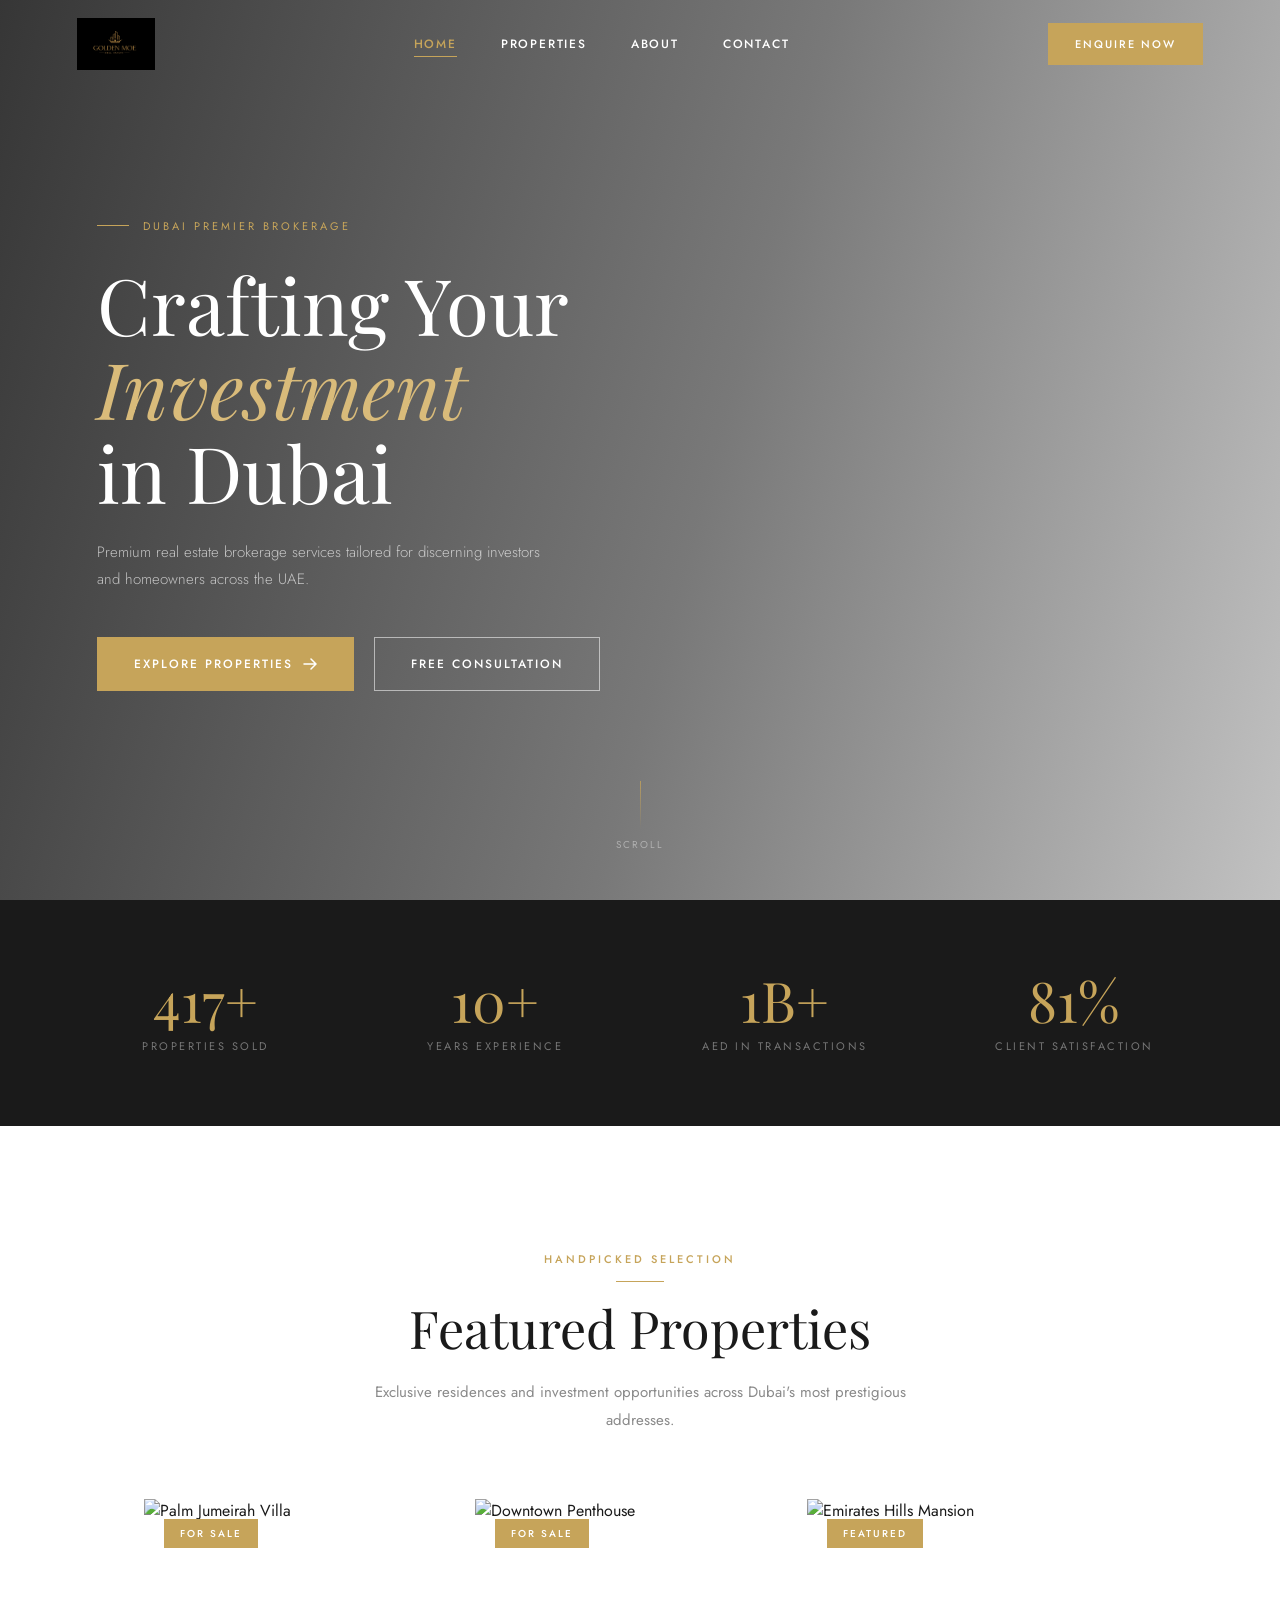
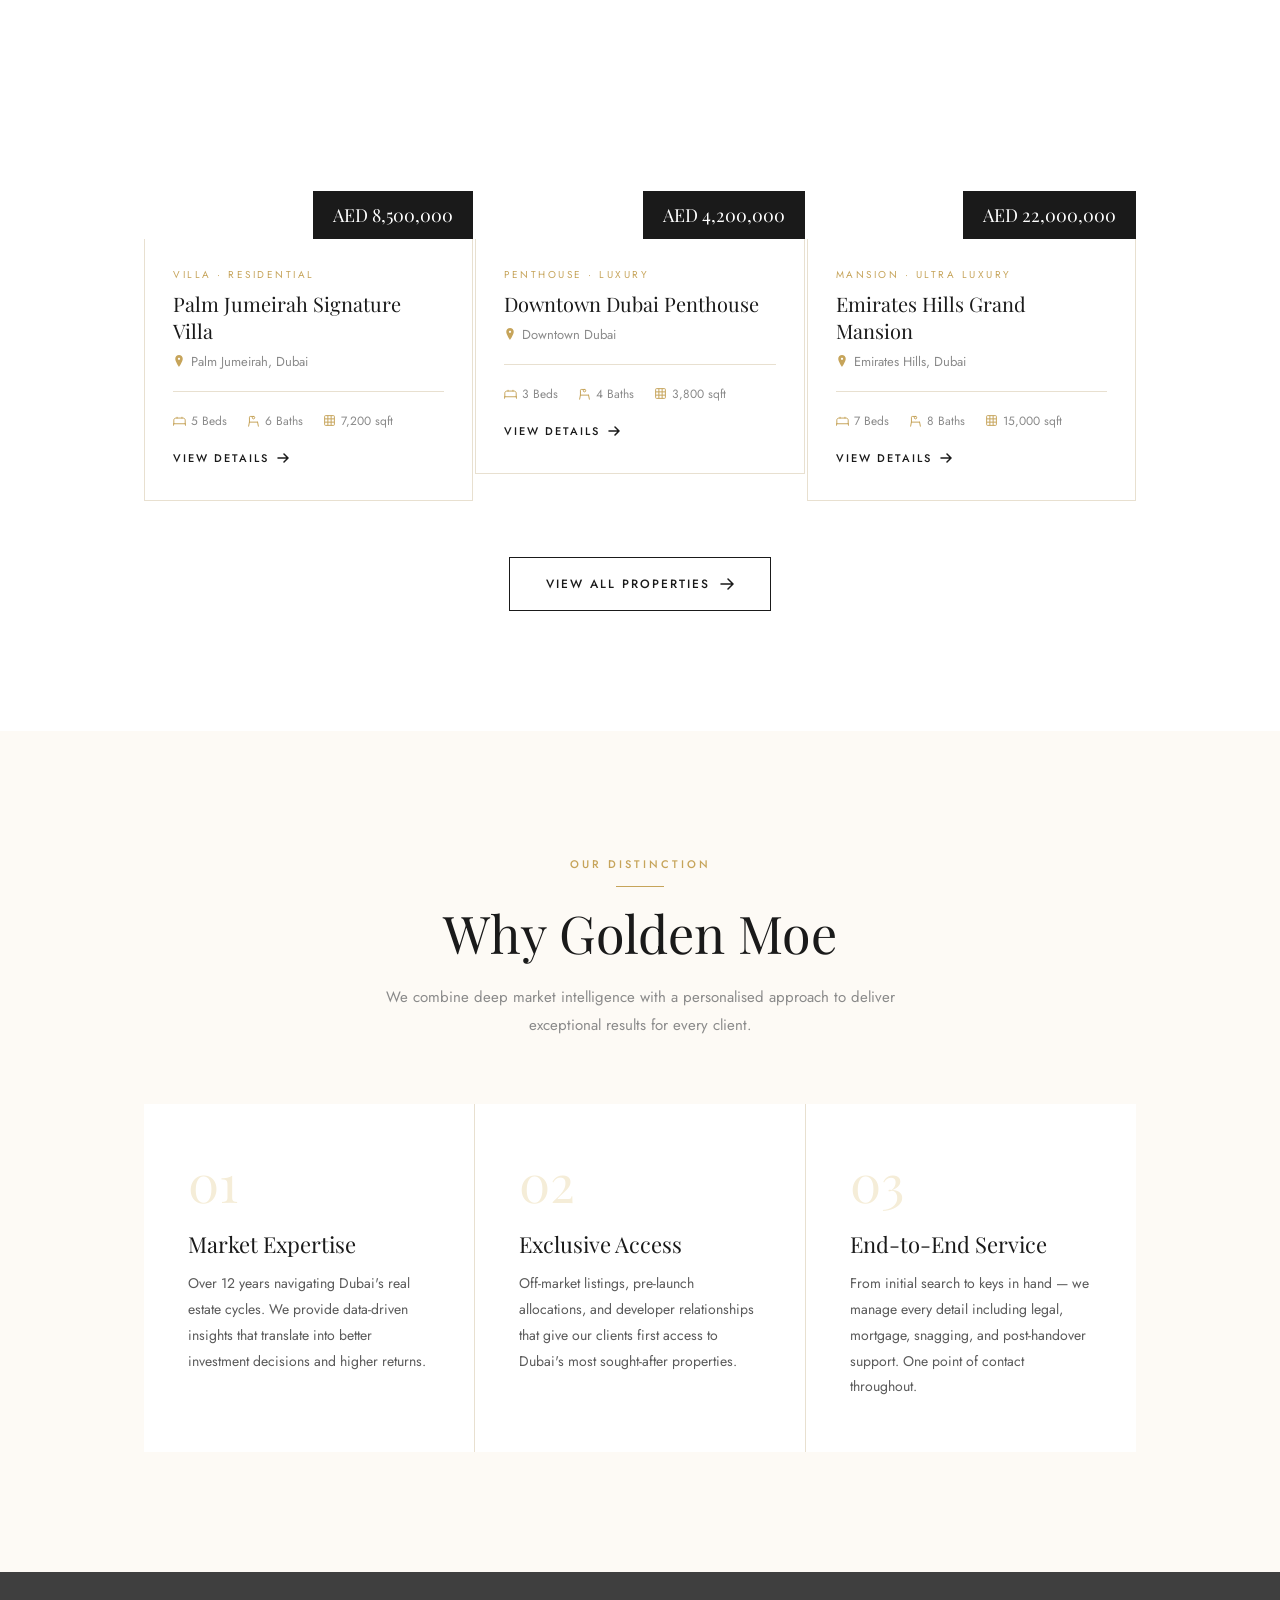
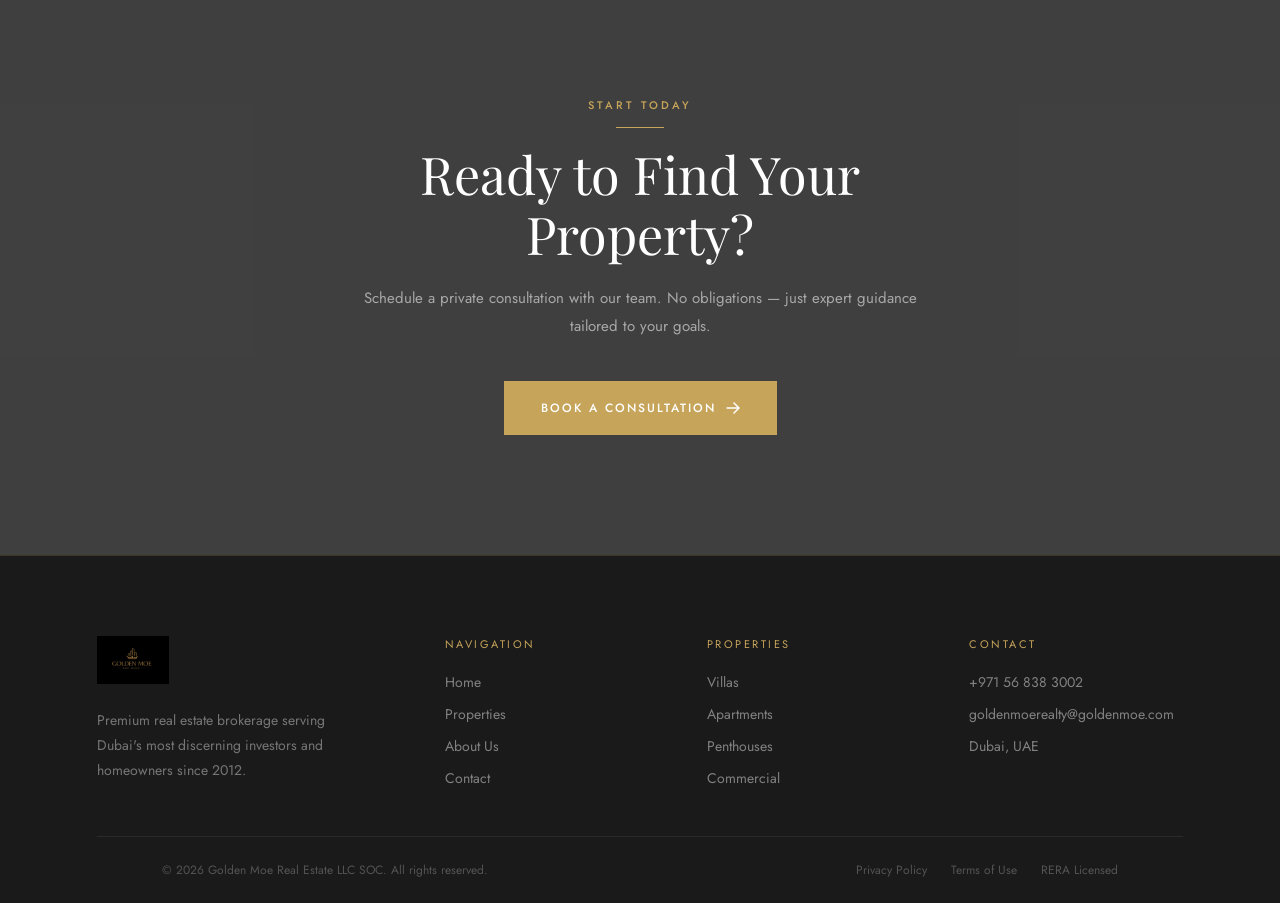
==== commit ab736ef0: "Add files via upload" ====
--- a/index.html
+++ b/index.html
@@ -5,7 +5,7 @@
 <meta name="viewport" content="width=device-width, initial-scale=1.0">
 <meta name="description" content="Golden Moe Real Estate — Premium real estate brokerage in Dubai. Luxury properties, investment advisory, and exclusive listings.">
 <title>Golden Moe Real Estate | Luxury Dubai Properties</title>
-<link rel="stylesheet" href="assets/css/styles.css">
+<link rel="stylesheet" href="styles.css">
 <link rel="preconnect" href="https://fonts.googleapis.com">
 </head>
 <body>
@@ -259,6 +259,6 @@
   </div>
 </footer>
 
-<script src="assets/js/main.js"></script>
+<script src="main.js"></script>
 </body>
 </html>
--- a/styles.css
+++ b/styles.css
@@ -0,0 +1,523 @@
+/* ============================================================
+   GOLDEN MOE REAL ESTATE — Design System
+   Luxury Dubai Aesthetic · Ultra Minimal
+   ============================================================ */
+
+@import url('https://fonts.googleapis.com/css2?family=Playfair+Display:ital,wght@0,400;0,500;0,600;1,400;1,500&family=Jost:wght@300;400;500;600&display=swap');
+
+/* ─── RESET ─────────────────────────────────────────────── */
+*, *::before, *::after { box-sizing: border-box; margin: 0; padding: 0; }
+html { scroll-behavior: smooth; font-size: 16px; }
+body { font-family: 'Jost', sans-serif; background: #fff; color: #1A1A1A; overflow-x: hidden; -webkit-font-smoothing: antialiased; }
+img { max-width: 100%; height: auto; display: block; }
+a { text-decoration: none; color: inherit; }
+ul { list-style: none; }
+button { cursor: pointer; font-family: 'Jost', sans-serif; border: none; background: none; }
+
+/* ─── TOKENS ─────────────────────────────────────────────── */
+:root {
+  --gold:        #C6A45A;
+  --gold-light:  #D9BB7A;
+  --gold-pale:   #F5EDD8;
+  --dark:        #1A1A1A;
+  --charcoal:    #2E2E2E;
+  --mid:         #5A5A5A;
+  --muted:       #8A8A8A;
+  --border:      #E8E0D0;
+  --cream:       #FDFAF5;
+  --white:       #FFFFFF;
+  --nav-h:       88px;
+  --max-w:       1240px;
+  --section-pad: 120px 6%;
+}
+
+/* ─── TYPOGRAPHY ─────────────────────────────────────────── */
+h1, h2, h3, h4 { font-family: 'Playfair Display', serif; font-weight: 400; line-height: 1.15; color: var(--dark); }
+p { line-height: 1.8; color: var(--mid); }
+
+/* ─── LAYOUT HELPERS ─────────────────────────────────────── */
+.container { max-width: var(--max-w); margin: 0 auto; padding: 0 6%; }
+.section { padding: var(--section-pad); }
+.section--cream { background: var(--cream); }
+.section--dark { background: var(--dark); }
+
+/* Divider */
+.gold-line { display: block; width: 48px; height: 1px; background: var(--gold); margin: 0 auto 16px; }
+.gold-line--left { margin-left: 0; }
+.eyebrow { font-size: 11px; letter-spacing: 3px; text-transform: uppercase; color: var(--gold); font-weight: 500; }
+.section-title { font-size: clamp(32px, 4.5vw, 52px); margin: 12px 0 20px; }
+.section-sub { font-size: 15px; color: var(--muted); max-width: 560px; line-height: 1.9; }
+.section-sub--center { margin: 0 auto; text-align: center; }
+.text-center { text-align: center; }
+
+/* ─── BUTTONS ─────────────────────────────────────────────── */
+.btn {
+  display: inline-flex; align-items: center; gap: 10px;
+  font-family: 'Jost', sans-serif; font-size: 12px;
+  letter-spacing: 2px; text-transform: uppercase; font-weight: 500;
+  padding: 17px 36px; transition: all 0.3s ease;
+}
+.btn--gold {
+  background: var(--gold); color: var(--white);
+  border: 1px solid var(--gold);
+}
+.btn--gold:hover { background: var(--gold-light); border-color: var(--gold-light); transform: translateY(-2px); }
+.btn--outline {
+  background: transparent; color: var(--white);
+  border: 1px solid rgba(255,255,255,0.55);
+}
+.btn--outline:hover { border-color: var(--gold); color: var(--gold); }
+.btn--outline-dark {
+  background: transparent; color: var(--dark);
+  border: 1px solid var(--dark);
+}
+.btn--outline-dark:hover { background: var(--dark); color: var(--white); }
+.btn svg { width: 14px; height: 14px; transition: transform 0.3s; }
+.btn:hover svg { transform: translateX(4px); }
+
+/* ─── NAVIGATION ─────────────────────────────────────────── */
+.nav {
+  position: fixed; top: 0; left: 0; right: 0; z-index: 1000;
+  height: var(--nav-h);
+  display: flex; align-items: center; justify-content: space-between;
+  padding: 0 6%;
+  transition: background 0.4s, box-shadow 0.4s;
+}
+.nav.scrolled {
+  background: rgba(255,255,255,0.97);
+  box-shadow: 0 1px 0 var(--border);
+}
+.nav.nav--dark { background: transparent; }
+.nav.nav--dark.scrolled { background: rgba(26,26,26,0.97); }
+.nav-logo img { height: 52px; width: auto; object-fit: contain; }
+.nav-menu { display: flex; align-items: center; gap: 44px; }
+.nav-menu a {
+  font-size: 12px; letter-spacing: 1.8px; text-transform: uppercase;
+  font-weight: 500; color: var(--white); position: relative;
+  transition: color 0.2s;
+}
+.nav-menu a::after {
+  content: ''; position: absolute; bottom: -4px; left: 0; right: 100%;
+  height: 1px; background: var(--gold); transition: right 0.3s;
+}
+.nav-menu a:hover::after, .nav-menu a.active::after { right: 0; }
+.nav-menu a:hover, .nav-menu a.active { color: var(--gold); }
+.nav.scrolled .nav-menu a { color: var(--dark); }
+.nav.scrolled .nav-menu a:hover, .nav.scrolled .nav-menu a.active { color: var(--gold); }
+.nav.nav--dark.scrolled .nav-menu a { color: var(--white); }
+.nav-cta {
+  font-size: 11px; letter-spacing: 2px; text-transform: uppercase;
+  font-weight: 500; padding: 12px 26px;
+  background: var(--gold); color: var(--white);
+  border: 1px solid var(--gold); transition: all 0.3s;
+}
+.nav-cta:hover { background: transparent; color: var(--gold); }
+.nav.scrolled .nav-cta:hover { color: var(--gold); }
+
+/* Hamburger */
+.hamburger {
+  display: none; flex-direction: column; gap: 5px;
+  width: 28px; cursor: pointer; z-index: 1001;
+}
+.hamburger span {
+  display: block; height: 1.5px; background: var(--white);
+  transition: all 0.3s;
+}
+.nav.scrolled .hamburger span { background: var(--dark); }
+.nav.nav--dark.scrolled .hamburger span { background: var(--white); }
+.hamburger.open span:nth-child(1) { transform: translateY(6.5px) rotate(45deg); }
+.hamburger.open span:nth-child(2) { opacity: 0; }
+.hamburger.open span:nth-child(3) { transform: translateY(-6.5px) rotate(-45deg); }
+
+/* Mobile menu */
+.mobile-menu {
+  display: none; position: fixed; inset: 0; z-index: 999;
+  background: var(--dark); flex-direction: column;
+  align-items: center; justify-content: center; gap: 40px;
+}
+.mobile-menu.open { display: flex; }
+.mobile-menu a {
+  font-family: 'Playfair Display', serif; font-size: 32px;
+  color: rgba(255,255,255,0.8); letter-spacing: 1px;
+  transition: color 0.2s;
+}
+.mobile-menu a:hover { color: var(--gold); }
+
+/* ─── HERO ─────────────────────────────────────────────────── */
+.hero {
+  position: relative; height: 100vh; min-height: 640px;
+  display: flex; align-items: center;
+  overflow: hidden;
+}
+.hero-bg {
+  position: absolute; inset: 0;
+  background: url('https://images.unsplash.com/photo-1512453979798-5ea266f8880c?w=1920&q=85') center/cover no-repeat;
+}
+.hero-overlay {
+  position: absolute; inset: 0;
+  background: linear-gradient(105deg, rgba(10,10,10,0.82) 0%, rgba(10,10,10,0.55) 55%, rgba(10,10,10,0.25) 100%);
+}
+.hero-content {
+  position: relative; z-index: 1;
+  padding: 0 6%; max-width: var(--max-w); margin: 0 auto; width: 100%;
+}
+.hero-eyebrow {
+  display: inline-flex; align-items: center; gap: 14px;
+  font-size: 11px; letter-spacing: 3px; text-transform: uppercase;
+  color: var(--gold); margin-bottom: 28px;
+  opacity: 0; animation: fadeUp 0.8s 0.3s forwards;
+}
+.hero-eyebrow::before { content: ''; display: block; width: 32px; height: 1px; background: var(--gold); }
+.hero h1 {
+  font-size: clamp(42px, 6.5vw, 78px); color: var(--white);
+  font-weight: 400; line-height: 1.08;
+  max-width: 740px; margin-bottom: 24px;
+  opacity: 0; animation: fadeUp 0.8s 0.5s forwards;
+}
+.hero h1 em { font-style: italic; color: var(--gold-light); }
+.hero-sub {
+  font-size: 15px; color: rgba(255,255,255,0.65);
+  max-width: 460px; line-height: 1.8; font-weight: 300;
+  margin-bottom: 44px;
+  opacity: 0; animation: fadeUp 0.8s 0.7s forwards;
+}
+.hero-actions {
+  display: flex; align-items: center; gap: 20px; flex-wrap: wrap;
+  opacity: 0; animation: fadeUp 0.8s 0.9s forwards;
+}
+.hero-scroll {
+  position: absolute; bottom: 48px; left: 50%; transform: translateX(-50%);
+  display: flex; flex-direction: column; align-items: center; gap: 8px;
+  font-size: 10px; letter-spacing: 2px; text-transform: uppercase;
+  color: rgba(255,255,255,0.4);
+  animation: fadeIn 1s 1.4s both;
+}
+.hero-scroll-line {
+  width: 1px; height: 48px; background: linear-gradient(to bottom, rgba(198,164,90,0.8), transparent);
+  animation: scrollLine 2s 1.4s infinite;
+}
+@keyframes scrollLine { 0%,100%{transform:scaleY(1);opacity:1} 50%{transform:scaleY(0.5);opacity:0.4} }
+
+/* ─── FEATURED PROPERTIES ────────────────────────────────── */
+.properties-grid {
+  display: grid; grid-template-columns: repeat(3, 1fr); gap: 2px;
+  margin-top: 64px;
+}
+.prop-card {
+  position: relative; overflow: hidden; cursor: pointer;
+  display: block;
+}
+.prop-card-img {
+  position: relative; height: 340px; overflow: hidden;
+}
+.prop-card-img img {
+  width: 100%; height: 100%; object-fit: cover;
+  transition: transform 0.7s cubic-bezier(0.25, 0.46, 0.45, 0.94);
+}
+.prop-card:hover .prop-card-img img { transform: scale(1.06); }
+.prop-badge {
+  position: absolute; top: 20px; left: 20px;
+  background: var(--gold); color: var(--white);
+  font-size: 10px; letter-spacing: 2px; text-transform: uppercase;
+  padding: 7px 16px; font-weight: 500;
+}
+.prop-price {
+  position: absolute; bottom: 0; right: 0;
+  background: var(--dark); color: var(--white);
+  font-family: 'Playfair Display', serif; font-size: 18px;
+  padding: 12px 20px;
+}
+.prop-card-body {
+  background: var(--white); padding: 28px 28px 32px;
+  border: 1px solid var(--border); border-top: none;
+  transition: border-color 0.3s;
+}
+.prop-card:hover .prop-card-body { border-color: var(--gold); }
+.prop-type {
+  font-size: 10px; letter-spacing: 2.5px; text-transform: uppercase;
+  color: var(--gold); margin-bottom: 8px;
+}
+.prop-name {
+  font-family: 'Playfair Display', serif;
+  font-size: 20px; color: var(--dark); margin-bottom: 8px;
+}
+.prop-location {
+  font-size: 13px; color: var(--muted);
+  display: flex; align-items: center; gap: 6px; margin-bottom: 20px;
+}
+.prop-location svg { width: 12px; height: 12px; flex-shrink: 0; color: var(--gold); }
+.prop-specs {
+  display: flex; gap: 20px; padding-top: 20px;
+  border-top: 1px solid var(--border);
+}
+.spec { font-size: 12px; color: var(--muted); display: flex; align-items: center; gap: 5px; }
+.spec svg { width: 13px; height: 13px; color: var(--gold); }
+.prop-link {
+  display: inline-flex; align-items: center; gap: 8px; margin-top: 20px;
+  font-size: 11px; letter-spacing: 2px; text-transform: uppercase;
+  color: var(--dark); font-weight: 500; transition: color 0.2s;
+}
+.prop-link svg { width: 12px; height: 12px; transition: transform 0.3s; }
+.prop-card:hover .prop-link { color: var(--gold); }
+.prop-card:hover .prop-link svg { transform: translateX(4px); }
+
+/* ─── WHY CHOOSE US ─────────────────────────────────────── */
+.why-grid {
+  display: grid; grid-template-columns: repeat(3, 1fr); gap: 1px;
+  margin-top: 64px; background: var(--border);
+}
+.why-card {
+  background: var(--white); padding: 52px 44px;
+  transition: background 0.3s;
+  cursor: default;
+}
+.why-card:hover { background: var(--dark); }
+.why-num {
+  font-family: 'Playfair Display', serif; font-size: 52px;
+  color: var(--gold-pale); line-height: 1; margin-bottom: 24px;
+  transition: color 0.3s;
+}
+.why-card:hover .why-num { color: rgba(198,164,90,0.25); }
+.why-title {
+  font-family: 'Playfair Display', serif; font-size: 22px;
+  color: var(--dark); margin-bottom: 14px; transition: color 0.3s;
+}
+.why-card:hover .why-title { color: var(--white); }
+.why-text { font-size: 14px; line-height: 1.85; transition: color 0.3s; }
+.why-card:hover .why-text { color: rgba(255,255,255,0.55); }
+
+/* ─── STATS ─────────────────────────────────────────────── */
+.stats-strip {
+  background: var(--dark); padding: 72px 6%;
+}
+.stats-inner {
+  max-width: var(--max-w); margin: 0 auto;
+  display: grid; grid-template-columns: repeat(4, 1fr); gap: 32px;
+  text-align: center;
+}
+.stat-block {}
+.stat-num {
+  font-family: 'Playfair Display', serif;
+  font-size: clamp(36px, 5vw, 56px); font-weight: 400;
+  color: var(--gold); line-height: 1; margin-bottom: 10px;
+}
+.stat-label {
+  font-size: 11px; letter-spacing: 2.5px; text-transform: uppercase;
+  color: rgba(255,255,255,0.4);
+}
+
+/* ─── CTA BANNER ────────────────────────────────────────── */
+.cta-banner {
+  position: relative; padding: 120px 6%; text-align: center;
+  background: url('https://images.unsplash.com/photo-1601598851547-4302969d0614?w=1800&q=80') center/cover no-repeat;
+}
+.cta-overlay {
+  position: absolute; inset: 0;
+  background: rgba(10,10,10,0.78);
+}
+.cta-content { position: relative; z-index: 1; max-width: 640px; margin: 0 auto; }
+.cta-content .section-title { color: var(--white); }
+.cta-content .section-sub { color: rgba(255,255,255,0.55); margin: 0 auto 40px; text-align: center; }
+
+/* ─── PROPERTIES PAGE ────────────────────────────────────── */
+.page-hero {
+  padding: calc(var(--nav-h) + 80px) 6% 80px;
+  background: var(--dark); text-align: center;
+}
+.page-hero h1 { color: var(--white); font-size: clamp(36px, 5vw, 60px); }
+.page-hero p { color: rgba(255,255,255,0.5); margin: 16px auto 0; max-width: 480px; }
+.page-hero .gold-line { background: var(--gold); margin: 20px auto 0; }
+
+.filter-bar {
+  display: flex; align-items: center; justify-content: center;
+  gap: 4px; flex-wrap: wrap; padding: 48px 6% 0;
+}
+.filter-btn {
+  padding: 10px 22px; font-size: 11px; letter-spacing: 1.5px;
+  text-transform: uppercase; font-weight: 500;
+  border: 1px solid var(--border); color: var(--muted);
+  background: transparent; cursor: pointer; transition: all 0.2s;
+}
+.filter-btn:hover, .filter-btn.active { background: var(--dark); color: var(--white); border-color: var(--dark); }
+
+.props-grid {
+  display: grid; grid-template-columns: repeat(3, 1fr); gap: 28px;
+  padding: 48px 6% 120px; max-width: var(--max-w); margin: 0 auto;
+}
+
+/* ─── PROPERTY DETAIL PAGE ───────────────────────────────── */
+.detail-hero {
+  position: relative; height: 70vh; min-height: 480px; overflow: hidden;
+}
+.detail-hero img { width: 100%; height: 100%; object-fit: cover; }
+.detail-hero-overlay {
+  position: absolute; inset: 0;
+  background: linear-gradient(to top, rgba(10,10,10,0.8) 0%, transparent 55%);
+}
+.detail-hero-content {
+  position: absolute; bottom: 48px; left: 6%; right: 6%;
+}
+.detail-hero-content .prop-badge { position: static; display: inline-block; margin-bottom: 16px; }
+.detail-hero-content h1 { font-size: clamp(28px, 4vw, 50px); color: var(--white); margin-bottom: 10px; }
+.detail-price { font-family: 'Playfair Display', serif; font-size: 28px; color: var(--gold); }
+
+.detail-body { max-width: var(--max-w); margin: 0 auto; padding: 80px 6%; display: grid; grid-template-columns: 1fr 360px; gap: 64px; }
+.detail-desc-title { font-family: 'Playfair Display', serif; font-size: 28px; margin-bottom: 20px; }
+.detail-desc p { margin-bottom: 16px; font-size: 15px; }
+.detail-features { margin-top: 40px; }
+.detail-features-title { font-size: 11px; letter-spacing: 2.5px; text-transform: uppercase; color: var(--gold); margin-bottom: 20px; }
+.features-list { display: grid; grid-template-columns: 1fr 1fr; gap: 12px; }
+.feature-item { display: flex; align-items: center; gap: 10px; font-size: 14px; color: var(--mid); }
+.feature-item::before { content: ''; display: block; width: 4px; height: 4px; background: var(--gold); border-radius: 50%; flex-shrink: 0; }
+
+.detail-sidebar { position: sticky; top: calc(var(--nav-h) + 32px); height: fit-content; }
+.detail-specs-card {
+  background: var(--cream); border: 1px solid var(--border);
+  padding: 36px 32px; margin-bottom: 20px;
+}
+.detail-spec-row {
+  display: flex; justify-content: space-between; align-items: center;
+  padding: 14px 0; border-bottom: 1px solid var(--border);
+  font-size: 14px;
+}
+.detail-spec-row:last-child { border-bottom: none; }
+.detail-spec-label { color: var(--muted); }
+.detail-spec-value { color: var(--dark); font-weight: 500; }
+.detail-cta-card { background: var(--dark); padding: 36px 32px; text-align: center; }
+.detail-cta-card h3 { font-family: 'Playfair Display', serif; color: var(--white); font-size: 22px; margin-bottom: 8px; }
+.detail-cta-card p { color: rgba(255,255,255,0.5); font-size: 13px; margin-bottom: 28px; }
+.detail-cta-card .btn { width: 100%; justify-content: center; }
+.detail-cta-card .btn + .btn { margin-top: 10px; border-color: rgba(255,255,255,0.2); color: rgba(255,255,255,0.6); }
+.detail-cta-card .btn + .btn:hover { border-color: var(--gold); color: var(--gold); }
+
+/* ─── ABOUT PAGE ─────────────────────────────────────────── */
+.about-split {
+  display: grid; grid-template-columns: 1fr 1fr; gap: 80px;
+  align-items: center; max-width: var(--max-w); margin: 0 auto;
+  padding: var(--section-pad);
+}
+.about-img-wrap { position: relative; }
+.about-img-wrap img { width: 100%; height: 580px; object-fit: cover; }
+.about-img-accent {
+  position: absolute; bottom: -28px; right: -28px;
+  width: 180px; height: 180px; border: 2px solid var(--gold); z-index: -1;
+}
+.about-eyebrow { font-size: 11px; letter-spacing: 3px; text-transform: uppercase; color: var(--gold); margin-bottom: 16px; display: block; }
+.about-headline { font-size: clamp(30px, 4vw, 46px); margin-bottom: 24px; }
+.about-text { font-size: 15px; line-height: 1.9; color: var(--mid); margin-bottom: 20px; }
+.about-divider { width: 40px; height: 1px; background: var(--gold); margin: 28px 0; }
+.about-values-grid { display: grid; grid-template-columns: repeat(3, 1fr); gap: 2px; background: var(--border); max-width: var(--max-w); margin: 0 auto; }
+.about-val { background: var(--white); padding: 48px 36px; text-align: center; }
+.about-val-icon { font-size: 28px; margin-bottom: 20px; }
+.about-val-title { font-family: 'Playfair Display', serif; font-size: 20px; margin-bottom: 12px; color: var(--dark); }
+.about-val-text { font-size: 13px; line-height: 1.8; color: var(--muted); }
+.team-section { max-width: var(--max-w); margin: 0 auto; padding: var(--section-pad); }
+.team-grid { display: grid; grid-template-columns: repeat(3, 1fr); gap: 32px; margin-top: 64px; }
+.team-card { text-align: center; }
+.team-card img { width: 100%; height: 320px; object-fit: cover; margin-bottom: 24px; filter: grayscale(15%); transition: filter 0.4s; }
+.team-card:hover img { filter: grayscale(0); }
+.team-name { font-family: 'Playfair Display', serif; font-size: 20px; margin-bottom: 6px; }
+.team-role { font-size: 11px; letter-spacing: 2px; text-transform: uppercase; color: var(--gold); }
+
+/* ─── CONTACT PAGE ───────────────────────────────────────── */
+.contact-grid { display: grid; grid-template-columns: 1fr 1.4fr; gap: 80px; max-width: var(--max-w); margin: 0 auto; padding: var(--section-pad); }
+.contact-info {}
+.contact-info-label { font-size: 11px; letter-spacing: 2.5px; text-transform: uppercase; color: var(--gold); margin-bottom: 20px; display: block; }
+.contact-headline { font-size: clamp(28px, 4vw, 42px); margin-bottom: 28px; }
+.contact-text { font-size: 15px; line-height: 1.9; color: var(--mid); margin-bottom: 40px; }
+.contact-items { display: flex; flex-direction: column; gap: 0; }
+.contact-item { display: flex; align-items: flex-start; gap: 20px; padding: 22px 0; border-bottom: 1px solid var(--border); }
+.contact-item:last-child { border-bottom: none; }
+.contact-icon { width: 44px; height: 44px; border: 1px solid var(--border); display: flex; align-items: center; justify-content: center; flex-shrink: 0; }
+.contact-icon svg { width: 16px; height: 16px; color: var(--gold); }
+.contact-item-label { font-size: 10px; letter-spacing: 2px; text-transform: uppercase; color: var(--muted); margin-bottom: 4px; }
+.contact-item-value { font-size: 14px; color: var(--dark); line-height: 1.6; }
+.contact-item-value a { color: var(--gold); transition: opacity 0.2s; }
+.contact-item-value a:hover { opacity: 0.7; }
+.wa-btn {
+  display: flex; align-items: center; justify-content: center; gap: 10px;
+  background: #25D366; color: var(--white); padding: 15px;
+  font-size: 12px; letter-spacing: 1.5px; text-transform: uppercase;
+  font-weight: 500; margin-top: 28px; transition: background 0.2s; width: 100%;
+}
+.wa-btn:hover { background: #1ebe5d; }
+.contact-form-wrap {}
+.form-title { font-family: 'Playfair Display', serif; font-size: 32px; margin-bottom: 8px; }
+.form-sub { font-size: 14px; color: var(--muted); margin-bottom: 40px; line-height: 1.7; }
+.form-group { margin-bottom: 18px; }
+.form-label { display: block; font-size: 10px; letter-spacing: 2px; text-transform: uppercase; color: var(--dark); margin-bottom: 9px; font-weight: 500; }
+.form-input, .form-select, .form-textarea {
+  width: 100%; padding: 15px 18px;
+  border: 1px solid var(--border); background: var(--cream);
+  font-family: 'Jost', sans-serif; font-size: 14px; color: var(--dark);
+  transition: border-color 0.2s; outline: none; -webkit-appearance: none;
+}
+.form-input:focus, .form-select:focus, .form-textarea:focus { border-color: var(--gold); background: var(--white); }
+.form-textarea { resize: vertical; min-height: 130px; line-height: 1.7; }
+.form-select {
+  background-image: url("data:image/svg+xml,%3Csvg xmlns='http://www.w3.org/2000/svg' width='12' height='8'%3E%3Cpath d='M1 1l5 5 5-5' stroke='%238A8A8A' stroke-width='1.5' fill='none'/%3E%3C/svg%3E");
+  background-repeat: no-repeat; background-position: right 16px center;
+  padding-right: 40px; cursor: pointer;
+}
+.form-row { display: grid; grid-template-columns: 1fr 1fr; gap: 16px; }
+.form-submit {
+  width: 100%; background: var(--dark); color: var(--white);
+  padding: 18px; font-size: 11px; letter-spacing: 2.5px; text-transform: uppercase;
+  font-weight: 500; margin-top: 8px; transition: background 0.3s;
+}
+.form-submit:hover { background: var(--gold); }
+.form-success { display: none; text-align: center; padding: 48px; background: var(--gold-pale); border: 1px solid var(--border); }
+.form-success h3 { font-family: 'Playfair Display', serif; font-size: 26px; margin-bottom: 10px; }
+.form-success p { font-size: 14px; color: var(--muted); }
+
+/* ─── FOOTER ─────────────────────────────────────────────── */
+footer { background: var(--dark); border-top: 1px solid rgba(198,164,90,0.2); }
+.footer-main { max-width: var(--max-w); margin: 0 auto; padding: 80px 6% 48px; display: grid; grid-template-columns: 1.4fr 1fr 1fr 1fr; gap: 48px; }
+.footer-brand img { height: 48px; margin-bottom: 24px; }
+.footer-brand p { font-size: 14px; color: rgba(255,255,255,0.4); line-height: 1.8; max-width: 240px; }
+.footer-col-title { font-size: 11px; letter-spacing: 2.5px; text-transform: uppercase; color: var(--gold); margin-bottom: 20px; }
+.footer-links { display: flex; flex-direction: column; gap: 12px; }
+.footer-links a { font-size: 14px; color: rgba(255,255,255,0.45); transition: color 0.2s; }
+.footer-links a:hover { color: var(--gold); }
+.footer-bottom { border-top: 1px solid rgba(255,255,255,0.07); padding: 24px 6%; max-width: var(--max-w); margin: 0 auto; display: flex; justify-content: space-between; align-items: center; }
+.footer-copy { font-size: 12px; color: rgba(255,255,255,0.25); }
+.footer-legal { display: flex; gap: 24px; }
+.footer-legal a { font-size: 12px; color: rgba(255,255,255,0.25); transition: color 0.2s; }
+.footer-legal a:hover { color: var(--gold); }
+
+/* ─── ANIMATIONS ─────────────────────────────────────────── */
+@keyframes fadeUp { from { opacity:0; transform: translateY(24px); } to { opacity:1; transform: translateY(0); } }
+@keyframes fadeIn { from { opacity:0; } to { opacity:1; } }
+.reveal { opacity: 0; transform: translateY(32px); transition: opacity 0.8s cubic-bezier(0.16,1,0.3,1), transform 0.8s cubic-bezier(0.16,1,0.3,1); }
+.reveal.visible { opacity: 1; transform: translateY(0); }
+.reveal-delay-1 { transition-delay: 0.1s; }
+.reveal-delay-2 { transition-delay: 0.2s; }
+.reveal-delay-3 { transition-delay: 0.3s; }
+
+/* ─── RESPONSIVE ─────────────────────────────────────────── */
+@media (max-width: 1024px) {
+  .properties-grid { grid-template-columns: repeat(2, 1fr); }
+  .props-grid { grid-template-columns: repeat(2, 1fr); }
+  .why-grid { grid-template-columns: 1fr 1fr; }
+  .stats-inner { grid-template-columns: repeat(2, 1fr); gap: 40px; }
+  .about-split { grid-template-columns: 1fr; gap: 48px; }
+  .about-img-wrap img { height: 420px; }
+  .contact-grid { grid-template-columns: 1fr; gap: 48px; }
+  .detail-body { grid-template-columns: 1fr; }
+  .detail-sidebar { position: static; }
+  .footer-main { grid-template-columns: 1fr 1fr; gap: 40px; }
+}
+@media (max-width: 768px) {
+  :root { --nav-h: 72px; --section-pad: 80px 5%; }
+  .nav-menu, .nav-cta { display: none; }
+  .hamburger { display: flex; }
+  .properties-grid, .props-grid, .why-grid { grid-template-columns: 1fr; }
+  .stats-inner { grid-template-columns: 1fr 1fr; }
+  .about-values-grid { grid-template-columns: 1fr; }
+  .team-grid { grid-template-columns: 1fr; gap: 20px; }
+  .form-row { grid-template-columns: 1fr; }
+  .footer-main { grid-template-columns: 1fr; }
+  .footer-bottom { flex-direction: column; gap: 12px; text-align: center; }
+  .detail-hero { height: 50vh; }
+  .features-list { grid-template-columns: 1fr; }
+}
